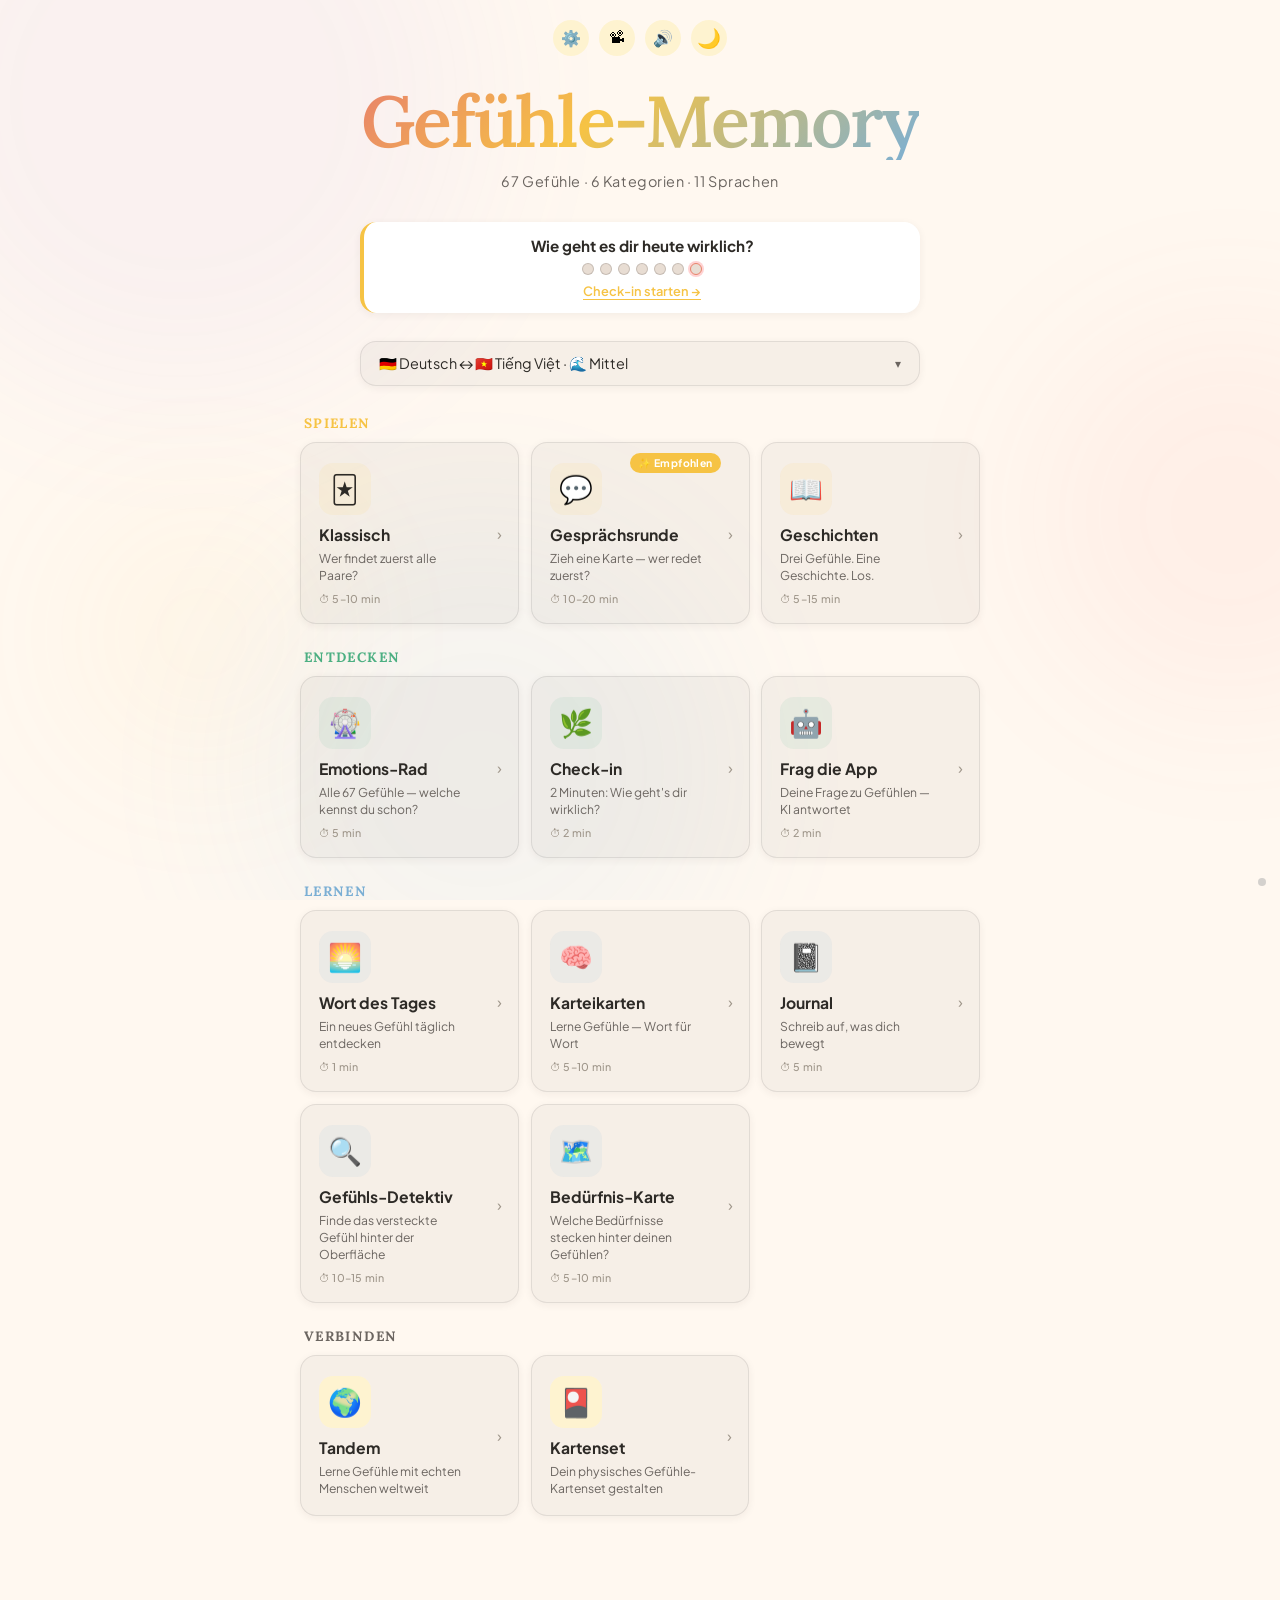
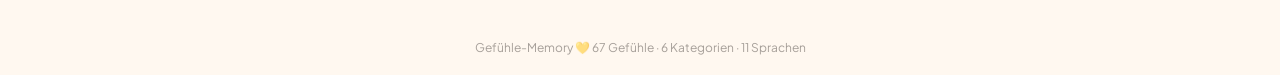
==== index.html @ 5254e21a "Deep Word of the Day: psychology, body, world words, quotes + defaults to DE/VI - Add wotd-insights." ====
<!DOCTYPE html>
<html lang="en">
<head>
  <meta charset="UTF-8">
  <meta name="viewport" content="width=device-width, initial-scale=1.0">
  <title>Gefühle-Memory — A Card Game About Emotions 💛</title>
  <meta name="description" content="A card game about emotions. 67 feelings in 15 languages — find pairs, talk about them.">
  <meta name="theme-color" content="#0D0B14">
  <meta property="og:title" content="Gefühle-Memory 💛">
  <meta property="og:description" content="67 emotions. 6 categories. 15 languages. Find pairs, talk about them.">
  <meta property="og:type" content="website">
  <link rel="icon" href="data:image/svg+xml,<svg xmlns=%22http://www.w3.org/2000/svg%22 viewBox=%220 0 100 100%22><text y=%22.9em%22 font-size=%2290%22>💛</text></svg>">
  <!-- Fonts -->
  <link rel="preconnect" href="https://fonts.googleapis.com">
  <link rel="preconnect" href="https://fonts.gstatic.com" crossorigin>
  <link href="https://fonts.googleapis.com/css2?family=Plus+Jakarta+Sans:wght@400;500;600;700;800&family=Lora:ital,wght@0,600;1,400;1,600&display=swap" rel="stylesheet">
  <!-- PWA -->
  <link rel="manifest" href="manifest.json">
  <meta name="apple-mobile-web-app-capable" content="yes">
  <meta name="apple-mobile-web-app-status-bar-style" content="black-translucent">
  <meta name="apple-mobile-web-app-title" content="Gefühle-Memory">
  <link rel="apple-touch-icon" href="data:image/svg+xml,<svg xmlns=%22http://www.w3.org/2000/svg%22 viewBox=%220 0 512 512%22><rect width=%22512%22 height=%22512%22 rx=%2280%22 fill=%22%230D0B14%22/><text x=%22256%22 y=%22380%22 font-size=%22360%22 text-anchor=%22middle%22>💛</text></svg>">
  <link rel="stylesheet" href="css/style.css">
</head>
<body>

  <!-- Ambient background orbs -->
  <div class="bg-orbs" aria-hidden="true">
    <div class="bg-orb bg-orb-1"></div>
    <div class="bg-orb bg-orb-2"></div>
    <div class="bg-orb bg-orb-3"></div>
    <div class="bg-orb bg-orb-4"></div>
  </div>

  <!-- Header -->
  <header class="header">
    <button class="btn-back" id="btn-back" title="Zurück">← Zurück</button>
    <h1>Gefühle-Memory</h1>
    <button class="btn-icon" id="btn-settings" title="Einstellungen">⚙️</button>
    <button class="btn-icon" id="btn-classroom" title="Präsentationsmodus">📽</button>
    <button class="btn-icon" id="btn-sound" title="Sound an/aus">🔊</button>
    <button class="btn-icon" id="btn-dark-mode" title="Dark Mode">🌙</button>
    <div id="user-profile-display" class="user-profile-display" style="display:none"></div>
    <p class="subtitle">Finde die Paare — und sprich über deine Gefühle</p>
  </header>

  <!-- Landing Screen -->
  <section class="landing-screen" id="landing-screen">
    <div class="landing-hero">
      <h2 class="landing-title">Gefühle-Memory</h2>
      <p class="landing-subtitle">67 Gefühle · 6 Kategorien · 11 Sprachen</p>
    </div>

    <!-- Streak / returning user card -->
    <div id="streak-card" class="streak-card" style="display:none"></div>

    <!-- Weekly AI recap (shown after 3+ journal entries) -->
    <div id="weekly-recap-card" class="weekly-recap-card" style="display:none"></div>

    <!-- Backend Stats Widget (shown when backend is connected) -->
    <div id="stats-widget" class="stats-widget" style="display:none"></div>

    <!-- Backend Status Indicator -->
    <div id="backend-status" class="backend-status" title="Backend-Status"></div>

    <!-- Emotion Collection Progress Bar -->
    <div id="collection-bar" class="collection-bar" style="display:none"></div>

    <!-- Favorites Section -->
    <div id="favorites-section" class="favorites-section" style="display:none"></div>

    <!-- Today's Emotion Card (populated by JS) -->
    <div id="todays-emotion-card" class="todays-emotion-card" style="display:none"></div>

    <!-- Daily Challenge Card (populated by JS) -->
    <div id="daily-challenge-card" class="daily-challenge-card" style="display:none"></div>

    <!-- Daily Fun Fact Card (populated by JS) -->
    <div id="daily-funfact-card" class="daily-funfact-card" style="display:none"></div>

    <!-- Fun Fact Button (hidden — kept for JS hook) -->
    <button class="btn-funfact" id="btn-funfact" style="display:none">
      <span class="btn-funfact-icon">💡</span>
      <span>Wusstest du?</span>
    </button>

    <!-- Collapsible Settings Bar -->
    <div class="settings-bar" id="settings-bar">
      <button class="settings-bar-summary" id="settings-bar-toggle">
        <span id="settings-summary-text">🇩🇪 Deutsch ↔ 🇻🇳 Tiếng Việt · 🌊 Mittel</span>
        <span class="settings-bar-arrow">▾</span>
      </button>
      <div class="settings-bar-content" id="settings-bar-content">
        <div class="settings-bar-row">
          <div class="control-group">
            <span id="flag1">🇬🇧</span>
            <select id="lang1">
              <option value="de" selected>Deutsch</option>
              <option value="vi">Tiếng Việt</option>
              <option value="en">English</option>
              <option value="tr">Türkçe</option>
              <option value="ar">العربية</option>
              <option value="es">Español</option>
              <option value="fr">Français</option>
              <option value="uk">Українська</option>
              <option value="pl">Polski</option>
              <option value="el">Ελληνικά</option>
              <option value="ta">தமிழ்</option>
              <option value="ja">日本語</option>
              <option value="zh">中文</option>
              <option value="ko">한국어</option>
              <option value="sa">Sanskrit</option>
            </select>
          </div>
          <span class="settings-bar-swap">↔</span>
          <div class="control-group">
            <span id="flag2">🇬🇷</span>
            <select id="lang2">
              <option value="de">Deutsch</option>
              <option value="vi" selected>Tiếng Việt</option>
              <option value="en">English</option>
              <option value="tr">Türkçe</option>
              <option value="ar">العربية</option>
              <option value="es">Español</option>
              <option value="fr">Français</option>
              <option value="uk">Українська</option>
              <option value="pl">Polski</option>
              <option value="el">Ελληνικά</option>
              <option value="ta">தமிழ்</option>
              <option value="ja">日本語</option>
              <option value="zh">中文</option>
              <option value="ko">한국어</option>
              <option value="sa">Sanskrit</option>
            </select>
          </div>
        </div>
        <div class="settings-bar-row">
          <div class="control-group">
            <select id="difficulty"></select>
          </div>
          <div class="control-group">
            <select id="category">
              <option value="all">Alle Kategorien</option>
            </select>
          </div>
          <div class="control-group multiplayer-toggle">
            <select id="player-count">
              <option value="1">Solo</option>
              <option value="2">2 Spieler</option>
              <option value="3">3 Spieler</option>
              <option value="4">4 Spieler</option>
            </select>
          </div>
        </div>
      </div>
    </div>

    <!-- Mode Grid -->
    <div class="mode-grid">
      <div class="mode-group">
        <h3 class="mode-group-label">Spielen</h3>
        <div class="mode-group-cards">
          <button class="mode-card" data-mode="classic">
            <span class="mode-card-icon">🃏</span>
            <span class="mode-card-name">Klassisch</span>
            <span class="mode-card-desc">Finde passende Paare</span>
          </button>
          <button class="mode-card" data-mode="talk">
            <span class="mode-card-icon">💬</span>
            <span class="mode-card-name">Gesprächsrunde</span>
            <span class="mode-card-desc">Zieh Karten & sprich</span>
          </button>
          <button class="mode-card" data-mode="story">
            <span class="mode-card-icon">📖</span>
            <span class="mode-card-name">Geschichten</span>
            <span class="mode-card-desc">Erzähle eine Geschichte</span>
          </button>
        </div>
      </div>
      <div class="mode-group">
        <h3 class="mode-group-label">Entdecken</h3>
        <div class="mode-group-cards">
          <button class="mode-card" data-mode="wheel">
            <span class="mode-card-icon">🎡</span>
            <span class="mode-card-name">Emotions-Rad</span>
            <span class="mode-card-desc">Alle 67 Gefühle erkunden</span>
          </button>
          <button class="mode-card" data-mode="checkin">
            <span class="mode-card-icon">🌿</span>
            <span class="mode-card-name">Check-in</span>
            <span class="mode-card-desc">Was brauchst du heute?</span>
          </button>
          <button class="mode-card" data-mode="ask">
            <span class="mode-card-icon">💬</span>
            <span class="mode-card-name">Frag die App</span>
            <span class="mode-card-desc">Stell eine Frage</span>
          </button>
        </div>
      </div>
      <div class="mode-group">
        <h3 class="mode-group-label">Lernen</h3>
        <div class="mode-group-cards">
          <button class="mode-card" data-mode="wotd">
            <span class="mode-card-icon">🌅</span>
            <span class="mode-card-name">Wort des Tages</span>
            <span class="mode-card-desc">Ein neues Gefühl täglich entdecken</span>
          </button>
          <button class="mode-card" data-mode="learn">
            <span class="mode-card-icon">🧠</span>
            <span class="mode-card-name">Karteikarten</span>
            <span class="mode-card-desc">Vokabeln mit Wiederholung</span>
          </button>
          <button class="mode-card" data-mode="journal">
            <span class="mode-card-icon">📓</span>
            <span class="mode-card-name">Journal</span>
            <span class="mode-card-desc">Tägliche Reflexion</span>
          </button>
          <button class="mode-card" data-mode="detective">
            <span class="mode-card-icon">🔍</span>
            <span class="mode-card-name">Gefühls-Detektiv</span>
            <span class="mode-card-desc">Finde das versteckte Gefühl</span>
          </button>
          <button class="mode-card" data-mode="needsmap">
            <span class="mode-card-icon">🗺️</span>
            <span class="mode-card-name">Bedürfnis-Karte</span>
            <span class="mode-card-desc">Gefühle & Bedürfnisse verbinden</span>
          </button>
        </div>
      </div>
      <div class="mode-group">
        <h3 class="mode-group-label">Verbinden</h3>
        <div class="mode-group-cards">
          <button class="mode-card" data-mode="tandem">
            <span class="mode-card-icon">🌍</span>
            <span class="mode-card-name">Tandem</span>
            <span class="mode-card-desc">Lerne mit echten Menschen weltweit</span>
          </button>
          <button class="mode-card" data-mode="deck">
            <span class="mode-card-icon">🎴</span>
            <span class="mode-card-name">Kartenset</span>
            <span class="mode-card-desc">Dein physisches Gefühle-Set</span>
          </button>
        </div>
      </div>
    </div>

    <!-- Persona Picker -->
    <div id="persona-picker" class="persona-picker"></div>

  </section>

  <!-- Active Mode Container (hidden when landing is shown) -->
  <div class="active-mode-container" id="active-mode-container">

    <!-- Controls Row 2: Difficulty + Category + Multiplayer + New Game (classic/talk/story only) -->
    <div class="controls controls-row-2">
      <div class="control-group">
        <select id="difficulty-active"></select>
      </div>
      <div class="control-group">
        <select id="category-active">
          <option value="all">Alle Kategorien</option>
        </select>
      </div>
      <div class="control-group multiplayer-toggle">
        <select id="player-count-active">
          <option value="1">Solo</option>
          <option value="2">2 Spieler</option>
          <option value="3">3 Spieler</option>
          <option value="4">4 Spieler</option>
        </select>
      </div>
      <button class="btn-icon" id="btn-new-game" title="Neues Spiel">🔄</button>
    </div>

    <!-- Player Setup (Multiplayer) -->
    <div class="player-setup" id="player-setup"></div>

    <!-- Turn Indicator (Multiplayer) -->
    <div class="turn-indicator" id="turn-indicator"></div>

    <!-- Stats (Classic mode) -->
    <div class="stats">
      <div class="stat">
        <span>🃏</span>
        <span class="stat-value" id="stat-moves">0</span>
        <span>Züge</span>
      </div>
      <div class="stat">
        <span>💛</span>
        <span class="stat-value" id="stat-pairs">0/0</span>
        <span>Paare</span>
      </div>
      <div class="stat">
        <span>⏱</span>
        <span class="stat-value" id="stat-time">0:00</span>
      </div>
    </div>

    <!-- Classic Mode: Card Grid -->
    <main class="board" role="grid" aria-label="Memory Spielfeld"></main>

    <!-- Talk Mode -->
    <section class="talk-mode">
      <p class="talk-intro"></p>
      <div class="talk-card-display">
        <span class="card-emoji">💛</span>
        <span class="card-word">...</span>
        <span class="card-word-secondary">...</span>
      </div>
      <p class="talk-prompt"></p>
      <div class="talk-actions">
        <button class="draw-btn">Karte ziehen</button>
        <button class="btn-deep-question">Tiefere Frage 🤖</button>
      </div>
      <div class="talk-deep-result"></div>
    </section>

    <!-- Learn Mode -->
    <section class="learn-mode"></section>

    <!-- Story Mode -->
    <section class="story-mode">
      <p class="story-intro"></p>
      <div class="story-cards"></div>
      <button class="draw-btn">Neue Karten</button>
    </section>

    <!-- Check-in Mode -->
    <section class="checkin-mode"></section>

    <!-- Emotion Wheel Mode -->
    <section class="wheel-mode"></section>

    <!-- Journal Mode -->
    <section class="journal-mode"></section>

    <!-- Word of the Day Mode -->
    <section class="wotd-mode"></section>

    <!-- Ask Mode -->
    <section class="ask-mode"></section>

    <!-- Detective Mode -->
    <section class="detective-mode"></section>

    <!-- Needs Map Mode -->
    <section class="needsmap-mode"></section>
  </div>

  <!-- Prompt Overlay -->
  <div class="prompt-overlay" role="dialog" aria-modal="true">
    <div class="prompt-card">
      <div class="prompt-emoji"></div>
      <div class="prompt-word-primary"></div>
      <div class="prompt-word-secondary"></div>
      <div class="prompt-divider"></div>
      <div class="prompt-label"></div>
      <div class="prompt-question"></div>
      <div class="prompt-culture"></div>
      <!-- Resonance buttons (Win 1) -->
      <div class="prompt-resonance">
        <button class="resonance-btn" data-resonance="know">🤝 Kenn ich</button>
        <button class="resonance-btn" data-resonance="feel">💛 Fühle ich gerade</button>
        <button class="resonance-btn" data-resonance="surprise">✨ Überraschend</button>
      </div>
      <button class="prompt-share" title="Teilen">💛</button>
      <button class="prompt-close">✓</button>
    </div>
  </div>

  <!-- Congrats Overlay -->
  <div class="congrats-overlay" role="dialog" aria-modal="true">
    <div class="congrats-card">
      <div class="congrats-title"></div>
      <div class="congrats-text"></div>
      <div class="congrats-stars"></div>
      <div class="congrats-stats"></div>
      <div class="congrats-best"></div>
      <div class="congrats-emotion-summary"></div>
      <div class="congrats-persona-msg"></div>
      <div class="congrats-scoreboard"></div>
      <div class="congrats-buttons">
        <button class="btn btn-primary" id="btn-play-again">Nochmal</button>
        <button class="btn btn-secondary" id="btn-share">Teilen 💛</button>
      </div>
    </div>
  </div>

  <!-- Onboarding Overlay (first visit — content generated by initOnboarding()) -->
  <div class="onboarding-overlay" id="onboarding-overlay" style="display:none">
    <div class="onboarding-card"></div>
  </div>

  <!-- Pass Device Overlay (Multiplayer) -->
  <div class="pass-overlay" id="pass-overlay">
    <div class="pass-card">
      <div class="pass-name"></div>
      <div class="pass-hint"></div>
    </div>
  </div>

  <!-- Footer -->
  <footer class="footer">
    <p>Gefühle-Memory 💛 67 Gefühle · 6 Kategorien · 11 Sprachen</p>
  </footer>

  <script src="js/config.js"></script>
  <script src="js/data.js"></script>
  <script src="js/lang-supplement.js"></script>
  <script src="js/api.js"></script>
  <script src="js/funfacts.js"></script>
  <script src="js/learn-data.js"></script>
  <script src="js/culture.js"></script>
  <script src="js/culture-insights.js"></script>
  <script src="js/card-art.js"></script>
  <script src="js/personas.js"></script>
  <script src="js/tandem.js"></script>
  <script src="js/wotd-insights.js"></script>
  <script src="js/detective.js"></script>
  <script src="js/ai.js"></script>
  <script src="js/learn.js"></script>
  <script src="js/game.js"></script>
  <script>
    // Register Service Worker (only over HTTP, not file://)
    if ('serviceWorker' in navigator && location.protocol !== 'file:') {
      navigator.serviceWorker.register('sw.js').catch(function() {});
    }
    FunFacts.init();
    GefuehleAPI.init();
  </script>
</body>
</html>
---- css/style.css ----
/* ==========================================================
   Gefühle-Memory — Stylesheet
   Dark-first, emotional, expressive. Mobile-first.
   ========================================================== */

/* ---------- Reset & Base ---------- */
*, *::before, *::after { box-sizing: border-box; margin: 0; padding: 0; }

:root {
  /* Dark palette (default) */
  --bg:               #0D0B14;
  --bg-card:          #16131F;
  --bg-card2:         #1E1B2B;
  --surface:          rgba(255,255,255,.06);
  --surface2:         rgba(255,255,255,.10);
  --border:           rgba(255,255,255,.10);
  --border2:          rgba(255,255,255,.18);
  --text:             #F0EDF8;
  --text-soft:        rgba(240,237,248,.55);
  --text-muted:       rgba(240,237,248,.3);
  --accent:           #FFD166;
  --accent-light:     rgba(255,209,102,.15);
  --accent-coral:     #FF6B6B;
  --card-back:        #1E1A2E;
  --card-back-pattern:rgba(255,255,255,.08);
  --radius:           16px;
  --radius-sm:        10px;
  --shadow:           0 2px 16px rgba(0,0,0,.4);
  --shadow-hover:     0 12px 40px rgba(0,0,0,.5);
  --shadow-card:      0 2px 12px rgba(0,0,0,.3);
  --transition:       .3s cubic-bezier(.4,0,.2,1);
  --font:             'Plus Jakarta Sans', 'Segoe UI', system-ui, -apple-system, sans-serif;
  --font-display:     'Lora', Georgia, 'Times New Roman', serif;
  --grid-gap:         12px;
  --card-size:        110px;
  --overlay-bg:       rgba(5,4,10,.65);

  /* Emotion category palette */
  --licht:    #FFD166;
  --mitte:    #06D6A0;
  --schwere:  #A78BFA;
  --sturm:    #FF6B6B;
  --angst:    #74C0FC;
  --schatten: #B197FC;
}

/* ---------- Light Mode ---------- */
body.light-mode {
  --bg:               #FFF8F0;
  --bg-card:          #FFFFFF;
  --bg-card2:         #F5EFE8;
  --surface:          rgba(45,42,38,.04);
  --surface2:         rgba(45,42,38,.08);
  --border:           rgba(45,42,38,.10);
  --border2:          rgba(45,42,38,.18);
  --text:             #2D2A26;
  --text-soft:        #6B6560;
  --text-muted:       #9E9589;
  --accent:           #F6C344;
  --accent-light:     #FEF3D0;
  --accent-coral:     #E8836B;
  --card-back:        #E8DDD3;
  --card-back-pattern:#D4C8BC;
  --shadow:           0 2px 12px rgba(45,42,38,.08);
  --shadow-hover:     0 8px 28px rgba(45,42,38,.15);
  --shadow-card:      0 2px 8px rgba(45,42,38,.06);
  --overlay-bg:       rgba(45,42,38,.5);
}

@media (prefers-color-scheme: light) {
  body:not(.dark-mode) {
    --bg:               #FFF8F0;
    --bg-card:          #FFFFFF;
    --bg-card2:         #F5EFE8;
    --surface:          rgba(45,42,38,.04);
    --surface2:         rgba(45,42,38,.08);
    --border:           rgba(45,42,38,.10);
    --border2:          rgba(45,42,38,.18);
    --text:             #2D2A26;
    --text-soft:        #6B6560;
    --text-muted:       #9E9589;
    --accent:           #F6C344;
    --accent-light:     #FEF3D0;
    --accent-coral:     #E8836B;
    --card-back:        #E8DDD3;
    --card-back-pattern:#D4C8BC;
    --shadow:           0 2px 12px rgba(45,42,38,.08);
    --shadow-hover:     0 8px 28px rgba(45,42,38,.15);
    --shadow-card:      0 2px 8px rgba(45,42,38,.06);
    --overlay-bg:       rgba(45,42,38,.5);
  }
}

/* ---------- Ambient Orbs ---------- */
.bg-orbs {
  position: fixed; inset: 0;
  pointer-events: none; z-index: 0;
  overflow: hidden;
}
.bg-orb {
  position: absolute; border-radius: 50%;
  filter: blur(80px); opacity: .15;
  animation: orb-drift 22s ease-in-out infinite alternate;
}
.bg-orb-1 { width: 600px; height: 600px; background: var(--schwere); top: -200px; left: -120px; animation-duration: 22s; }
.bg-orb-2 { width: 400px; height: 400px; background: var(--sturm);   top: 35%; right: -150px; animation-duration: 18s; animation-delay: -7s; }
.bg-orb-3 { width: 500px; height: 500px; background: var(--angst);   bottom: -120px; left: 18%; animation-duration: 26s; animation-delay: -4s; }
.bg-orb-4 { width: 280px; height: 280px; background: var(--licht);   top: 55%; left: 5%;  animation-duration: 20s; animation-delay: -12s; opacity: .10; }
body.light-mode .bg-orb { opacity: .06; }
@keyframes orb-drift {
  from { transform: translate(0, 0) scale(1); }
  to   { transform: translate(36px, 28px) scale(1.07); }
}

html { font-size: 16px; }
body {
  font-family: var(--font);
  background: var(--bg);
  color: var(--text);
  min-height: 100dvh;
  display: flex;
  flex-direction: column;
  align-items: center;
  overflow-x: hidden;
  -webkit-font-smoothing: antialiased;
  transition: background .3s ease, color .3s ease;
  position: relative;
}

/* ---------- Header ---------- */
.header {
  width: 100%;
  max-width: 800px;
  padding: 20px 20px 8px;
  text-align: center;
  display: flex;
  align-items: center;
  justify-content: center;
  gap: 10px;
  flex-wrap: wrap;
  position: relative;
  z-index: 1;
}
.header h1 {
  font-family: var(--font-display);
  font-size: 1.6rem;
  font-weight: 600;
  font-style: italic;
  color: var(--text-soft);
  letter-spacing: -.02em;
}
/* Hide header title when landing is visible (landing has its own hero) */
body.show-landing .header h1,
body.show-landing .header .subtitle {
  display: none;
}
.header .subtitle {
  font-size: .88rem;
  color: var(--text-soft);
  margin-top: 2px;
  width: 100%;
}
#btn-dark-mode {
  font-size: 1.2rem;
  flex-shrink: 0;
}

/* ---------- Back Button ---------- */
.btn-back {
  display: none;
  align-items: center;
  gap: 4px;
  padding: 8px 16px;
  border: none;
  background: var(--bg-card);
  border-radius: 100px;
  font: inherit;
  font-size: .82rem;
  color: var(--text-soft);
  cursor: pointer;
  box-shadow: var(--shadow-card);
  transition: var(--transition);
  position: absolute;
  left: 20px;
  top: 20px;
}
.btn-back:hover {
  color: var(--text);
  box-shadow: var(--shadow);
}
body:not(.show-landing) .btn-back {
  display: flex;
}

/* ---------- Landing Screen ---------- */
.landing-screen {
  width: 100%;
  max-width: 720px;
  padding: 0 20px 40px;
  display: flex;
  flex-direction: column;
  align-items: center;
  gap: 28px;
  position: relative; z-index: 1;
  animation: fadeSlideIn .5s ease;
}
body:not(.show-landing) .landing-screen {
  display: none;
}

@keyframes fadeSlideIn {
  from { opacity: 0; transform: translateY(12px); }
  to   { opacity: 1; transform: translateY(0); }
}

.landing-hero {
  text-align: center;
  padding: 20px 0 4px;
  position: relative;
}
.landing-title {
  font-family: var(--font-display);
  font-size: clamp(2.8rem, 8vw, 4.5rem);
  font-weight: 600;
  background: linear-gradient(135deg, #FFD166 0%, #FF6B6B 42%, #A78BFA 100%);
  -webkit-background-clip: text;
  background-clip: text;
  -webkit-text-fill-color: transparent;
  letter-spacing: -.03em;
  line-height: 1.05;
  margin-bottom: 12px;
  animation: heroFadeIn .7s ease both;
}
body.light-mode .landing-title {
  background: linear-gradient(135deg, #E8836B 0%, #F6C344 42%, #7BAFD4 100%);
  -webkit-background-clip: text;
  background-clip: text;
}
.landing-subtitle {
  font-size: .9rem;
  color: var(--text-soft);
  letter-spacing: .04em;
  animation: heroFadeIn .7s .12s ease both;
}
@keyframes heroFadeIn {
  from { opacity: 0; transform: translateY(10px); }
  to   { opacity: 1; transform: translateY(0); }
}

/* ---------- Collapsible Settings Bar ---------- */
.settings-bar {
  width: 100%;
  max-width: 560px;
  background: var(--surface);
  border: 1px solid var(--border);
  border-radius: var(--radius);
  box-shadow: var(--shadow-card);
  overflow: hidden;
  transition: box-shadow var(--transition), border-color var(--transition);
}
.settings-bar:hover {
  border-color: var(--border2);
  box-shadow: var(--shadow);
}
.settings-bar-summary {
  width: 100%;
  display: flex;
  align-items: center;
  justify-content: space-between;
  padding: 12px 18px;
  border: none;
  background: transparent;
  font: inherit;
  font-size: .9rem;
  color: var(--text);
  cursor: pointer;
  transition: var(--transition);
}
.settings-bar-summary:hover {
  background: var(--surface2);
}
.settings-bar-arrow {
  font-size: .75rem;
  color: var(--text-soft);
  transition: transform .3s ease;
}
.settings-bar.open .settings-bar-arrow {
  transform: rotate(180deg);
}
.settings-bar-content {
  display: none;
  padding: 0 18px 16px;
  flex-direction: column;
  gap: 10px;
}
.settings-bar.open .settings-bar-content {
  display: flex;
}
.settings-bar-row {
  display: flex;
  flex-wrap: wrap;
  gap: 8px;
  justify-content: center;
  align-items: center;
}
.settings-bar-swap {
  color: var(--text-soft);
  font-size: .85rem;
}
/* Hide settings bar when NOT on landing */
body:not(.show-landing) .settings-bar {
  display: none;
}

/* ---------- Mode Grid ---------- */
.mode-grid {
  width: 100%;
  display: flex;
  flex-direction: column;
  gap: 24px;
}
.mode-group {
  display: flex;
  flex-direction: column;
  gap: 10px;
}
.mode-group-label {
  font-family: var(--font-display);
  font-size: .85rem;
  text-transform: uppercase;
  letter-spacing: .08em;
  color: var(--text-soft);
  padding-left: 4px;
}
.mode-group-cards {
  display: grid;
  grid-template-columns: repeat(auto-fill, minmax(180px, 1fr));
  gap: 12px;
}
.mode-card {
  display: flex;
  flex-direction: column;
  align-items: flex-start;
  gap: 6px;
  padding: 20px 42px 18px 18px;
  background: var(--surface);
  border: 1px solid var(--border);
  border-radius: var(--radius);
  box-shadow: var(--shadow-card);
  cursor: pointer;
  font: inherit;
  color: var(--text);
  text-align: left;
  position: relative; overflow: hidden;
  transition: transform .25s cubic-bezier(.4,0,.2,1), box-shadow .25s, border-color .25s;
}
.mode-card::before {
  content: '';
  position: absolute; inset: 0;
  background: var(--card-glow, transparent);
  opacity: 0;
  transition: opacity .3s;
  pointer-events: none;
}
.mode-card::after {
  content: '›';
  position: absolute; right: 16px; top: 50%;
  transform: translateY(-50%);
  color: var(--text-muted); font-size: 1rem;
  transition: transform .2s, color .2s;
}
.mode-card:hover {
  transform: translateY(-4px);
  border-color: var(--border2);
  box-shadow: var(--shadow-hover);
}
.mode-card:hover::before { opacity: 1; }
.mode-card:hover::after  { transform: translateY(-50%) translateX(3px); color: var(--text-soft); }
.mode-card:active        { transform: translateY(-1px); }

.mode-card-icon {
  width: 44px; height: 44px;
  background: var(--icon-bg, var(--surface2));
  border-radius: var(--radius-sm);
  display: flex; align-items: center; justify-content: center;
  font-size: 1.35rem; line-height: 1;
  margin-bottom: 10px;
  transition: transform .25s;
}
.mode-card:hover .mode-card-icon { transform: scale(1.08); }

.mode-card-name {
  font-weight: 700;
  font-size: .98rem;
}
.mode-card-desc {
  font-size: .76rem;
  color: var(--text-soft);
  line-height: 1.4;
}

/* Per-group accent colors */
.mode-group:nth-child(1) .mode-card { --icon-bg: rgba(255,209,102,.15); --card-glow: radial-gradient(ellipse at 0% 0%, rgba(255,209,102,.07), transparent 60%); }
.mode-group:nth-child(2) .mode-card { --icon-bg: rgba(6,214,160,.15);   --card-glow: radial-gradient(ellipse at 0% 0%, rgba(6,214,160,.07), transparent 60%); }
.mode-group:nth-child(3) .mode-card { --icon-bg: rgba(167,139,250,.15);  --card-glow: radial-gradient(ellipse at 0% 0%, rgba(167,139,250,.07), transparent 60%); }

/* Individual card overrides */
.mode-card[data-mode="classic"]  { --icon-bg: rgba(255,209,102,.15); --card-glow: radial-gradient(ellipse at 0% 0%, rgba(255,209,102,.07), transparent 60%); }
.mode-card[data-mode="talk"]     { --icon-bg: rgba(255,107,107,.15);  --card-glow: radial-gradient(ellipse at 0% 0%, rgba(255,107,107,.07), transparent 60%); }
.mode-card[data-mode="story"]    { --icon-bg: rgba(167,139,250,.15);  --card-glow: radial-gradient(ellipse at 0% 0%, rgba(167,139,250,.07), transparent 60%); }
.mode-card[data-mode="wheel"]    { --icon-bg: rgba(6,214,160,.15);   --card-glow: radial-gradient(ellipse at 0% 0%, rgba(6,214,160,.07), transparent 60%); }
.mode-card[data-mode="checkin"]  { --icon-bg: rgba(6,214,160,.15);   --card-glow: radial-gradient(ellipse at 0% 0%, rgba(6,214,160,.07), transparent 60%); }
.mode-card[data-mode="ask"]      { --icon-bg: rgba(177,151,252,.15);  --card-glow: radial-gradient(ellipse at 0% 0%, rgba(177,151,252,.07), transparent 60%); }
.mode-card[data-mode="learn"]    { --icon-bg: rgba(255,209,102,.15); --card-glow: radial-gradient(ellipse at 0% 0%, rgba(255,209,102,.07), transparent 60%); }
.mode-card[data-mode="journal"]  { --icon-bg: rgba(167,139,250,.15);  --card-glow: radial-gradient(ellipse at 0% 0%, rgba(167,139,250,.07), transparent 60%); }

/* ---------- Active Mode Container ---------- */
.active-mode-container {
  width: 100%;
  display: flex;
  flex-direction: column;
  align-items: center;
  animation: fadeSlideIn .4s ease;
  position: relative; z-index: 1;
}
body.show-landing .active-mode-container {
  display: none;
}

/* ---------- Controls Bar ---------- */
.controls {
  display: flex;
  flex-wrap: wrap;
  gap: 8px;
  justify-content: center;
  align-items: center;
  padding: 8px 20px 16px;
  max-width: 800px;
  width: 100%;
}
.control-group {
  display: flex;
  align-items: center;
  gap: 6px;
  background: var(--bg-card);
  padding: 6px 12px;
  border-radius: 100px;
  box-shadow: var(--shadow-card);
  font-size: .85rem;
}
.control-group label {
  color: var(--text-soft);
  font-size: .75rem;
  text-transform: uppercase;
  letter-spacing: .04em;
}
.control-group select,
.control-group button {
  border: none;
  background: transparent;
  font: inherit;
  font-size: .85rem;
  color: var(--text);
  cursor: pointer;
  padding: 2px 4px;
}
.control-group select:focus,
.control-group button:focus {
  outline: 2px solid var(--accent);
  outline-offset: 2px;
  border-radius: 4px;
}
.btn-icon {
  width: 36px;
  height: 36px;
  border-radius: 50%;
  display: flex;
  align-items: center;
  justify-content: center;
  border: none;
  background: var(--accent-light);
  cursor: pointer;
  font-size: 1rem;
  transition: var(--transition);
  flex-shrink: 0;
}
.btn-icon:hover { background: var(--accent); }

/* ---------- Stats Bar ---------- */
.stats {
  display: flex;
  gap: 24px;
  justify-content: center;
  padding: 0 20px 16px;
  font-size: .9rem;
}
.stat {
  display: flex;
  align-items: center;
  gap: 6px;
  color: var(--text-soft);
}
.stat-value {
  font-weight: 800;
  color: var(--text);
  min-width: 28px;
  text-align: center;
  font-size: .95rem;
}

/* ---------- Mode Tabs (hidden — replaced by landing grid) ---------- */
.mode-tabs {
  display: none;
}

/* ---------- Game Board (Classic Memory Grid) ---------- */
.board {
  display: grid;
  grid-template-columns: repeat(auto-fill, var(--card-size));
  gap: var(--grid-gap);
  justify-content: center;
  padding: 0 20px 32px;
  max-width: 800px;
  width: 100%;
  perspective: 1200px;
}

/* ---------- Card ---------- */
.card {
  width: var(--card-size);
  height: calc(var(--card-size) * 1.35);
  position: relative;
  cursor: pointer;
  transform-style: preserve-3d;
  transition: transform .5s cubic-bezier(.4,0,.2,1);
}
.card.flipped { transform: rotateY(180deg); }
.card.matched {
  transform: rotateY(180deg);
  cursor: default;
}
.card.matched .card-front {
  box-shadow: 0 0 0 3px var(--emotion-color, var(--accent)), var(--shadow);
}
.card.hint {
  animation: hint-pulse .6s ease;
}

.card-face {
  position: absolute;
  inset: 0;
  border-radius: var(--radius);
  backface-visibility: hidden;
  display: flex;
  flex-direction: column;
  align-items: center;
  justify-content: center;
  padding: 10px;
  transition: box-shadow var(--transition);
}

/* --- Back --- */
.card-back {
  background: var(--card-back);
  box-shadow: var(--shadow);
  overflow: hidden;
}
.card-back::before {
  content: '💛';
  font-size: 2rem;
  opacity: .25;
}
.card-back-pattern {
  position: absolute;
  inset: 6px;
  border: 1.5px solid var(--card-back-pattern);
  border-radius: calc(var(--radius) - 4px);
  pointer-events: none;
}

.card:not(.flipped):not(.matched):hover .card-back {
  box-shadow: var(--shadow-hover);
  transform: scale(1.02);
}

/* --- Front --- */
.card-front {
  background: var(--bg-card);
  box-shadow: var(--shadow);
  transform: rotateY(180deg);
  overflow: hidden;
}
/* Emotion gradient overlay on card front */
.card-front::before {
  content: '';
  position: absolute; inset: 0;
  background: radial-gradient(ellipse at 50% 0%, var(--emotion-color, transparent), transparent 70%);
  opacity: .18;
  pointer-events: none;
  z-index: 0;
}
.card-art-bg {
  position: absolute;
  inset: 0;
  border-radius: var(--radius);
  overflow: hidden;
  pointer-events: none;
}
.card-art-bg svg {
  width: 100%;
  height: 100%;
  display: block;
}
.card-emoji {
  font-size: 2rem;
  line-height: 1;
  position: relative;
  z-index: 1;
  text-shadow: 0 1px 4px rgba(0,0,0,.1);
}
.card-word {
  font-family: var(--font-display);
  font-size: .85rem;
  font-weight: 700;
  font-style: italic;
  margin-top: 6px;
  text-align: center;
  color: var(--emotion-color, var(--text));
  line-height: 1.2;
  position: relative;
  z-index: 1;
  text-shadow: 0 0 6px var(--bg-card), 0 0 12px var(--bg-card), 0 1px 2px rgba(0,0,0,.15);
}
body.dark-mode .card-word {
  text-shadow: 0 0 6px var(--bg-card), 0 0 12px var(--bg-card), 0 1px 3px rgba(0,0,0,.5);
}
.card.matched .card-front {
  box-shadow: 0 0 0 3px var(--emotion-color, var(--accent)), 0 0 16px var(--emotion-color, var(--accent)), var(--shadow);
  animation: matched-glow 2s ease infinite;
}
@keyframes matched-glow {
  0%, 100% { box-shadow: 0 0 0 3px var(--emotion-color, var(--accent)), 0 0 8px var(--emotion-color, var(--accent)), var(--shadow); }
  50% { box-shadow: 0 0 0 3px var(--emotion-color, var(--accent)), 0 0 20px var(--emotion-color, var(--accent)), var(--shadow); }
}
.card-lang-badge {
  position: absolute;
  top: 8px;
  right: 8px;
  font-size: .7rem;
  opacity: .6;
  z-index: 1;
}
.card-culture-badge {
  position: absolute;
  top: 8px;
  left: 8px;
  font-size: .6rem;
  opacity: .5;
  transition: opacity .2s;
  z-index: 1;
}
.card.flipped .card-culture-badge,
.card.matched .card-culture-badge {
  opacity: .8;
}

/* --- Speaker button on card --- */
.card-speak-btn {
  position: absolute;
  bottom: 6px;
  right: 6px;
  width: 24px;
  height: 24px;
  border: none;
  background: var(--accent-light);
  border-radius: 50%;
  font-size: .7rem;
  cursor: pointer;
  display: flex;
  align-items: center;
  justify-content: center;
  opacity: 0;
  transition: opacity .2s, background .2s;
  z-index: 2;
}
.card.flipped .card-speak-btn,
.card.matched .card-speak-btn {
  opacity: .7;
}
.card-speak-btn:hover {
  opacity: 1 !important;
  background: var(--accent);
}

/* ---------- Prompt Overlay (pair found) ---------- */
.prompt-overlay {
  position: fixed;
  inset: 0;
  background: var(--overlay-bg);
  backdrop-filter: blur(6px);
  display: flex;
  align-items: center;
  justify-content: center;
  z-index: 100;
  opacity: 0;
  pointer-events: none;
  transition: opacity .3s ease;
}
.prompt-overlay.visible {
  opacity: 1;
  pointer-events: auto;
}
.prompt-card {
  background: var(--bg-card);
  border-radius: 24px;
  padding: 32px;
  max-width: 420px;
  width: calc(100% - 40px);
  text-align: center;
  box-shadow: 0 16px 48px rgba(45,42,38,.2);
  transform: translateY(20px);
  transition: transform .4s cubic-bezier(.4,0,.2,1);
}
.prompt-overlay.visible .prompt-card {
  transform: translateY(0);
}
.prompt-emoji {
  font-size: 3rem;
  margin-bottom: 8px;
}
.prompt-word-de {
  font-family: var(--font-display);
  font-size: 1.5rem;
  font-weight: 700;
}
.prompt-word-vi {
  font-size: 1.1rem;
  color: var(--text-soft);
  margin-top: 2px;
}
.prompt-divider {
  width: 48px;
  height: 2px;
  background: var(--accent);
  margin: 16px auto;
  border-radius: 1px;
}
.prompt-question {
  font-size: 1.05rem;
  line-height: 1.5;
  color: var(--text);
  margin-bottom: 8px;
}
.prompt-label {
  font-size: .75rem;
  text-transform: uppercase;
  letter-spacing: .05em;
  color: var(--text-soft);
  margin-bottom: 8px;
}
.prompt-close {
  margin-top: 20px;
  padding: 10px 32px;
  border: none;
  border-radius: 100px;
  font: inherit;
  font-size: .9rem;
  cursor: pointer;
  transition: var(--transition);
}

/* ---------- Speak button in overlays ---------- */
.speak-btn {
  display: inline-flex;
  align-items: center;
  justify-content: center;
  width: 32px;
  height: 32px;
  border: none;
  background: var(--accent-light);
  border-radius: 50%;
  cursor: pointer;
  font-size: .9rem;
  margin-left: 8px;
  vertical-align: middle;
  transition: background .2s;
}
.speak-btn:hover {
  background: var(--accent);
}

/* ---------- Congrats Screen ---------- */
.congrats-overlay {
  position: fixed;
  inset: 0;
  background: var(--overlay-bg);
  backdrop-filter: blur(6px);
  display: flex;
  align-items: center;
  justify-content: center;
  z-index: 200;
  opacity: 0;
  pointer-events: none;
  transition: opacity .3s ease;
}
.congrats-overlay.visible {
  opacity: 1;
  pointer-events: auto;
}
.congrats-card {
  background: var(--bg-card);
  border-radius: 24px;
  padding: 40px 32px;
  max-width: 400px;
  width: calc(100% - 40px);
  text-align: center;
  box-shadow: 0 16px 48px rgba(45,42,38,.2);
}
.congrats-title {
  font-size: 2rem;
  margin-bottom: 8px;
}
.congrats-text {
  color: var(--text-soft);
  font-size: 1rem;
  margin-bottom: 4px;
}
.congrats-stats {
  font-weight: 800;
  font-size: 1.1rem;
  margin-bottom: 16px;
}

/* --- Star Rating --- */
.congrats-stars {
  display: flex;
  justify-content: center;
  gap: 8px;
  margin-bottom: 16px;
}
.congrats-star {
  font-size: 2.2rem;
  opacity: 0;
  transform: scale(0) rotate(-30deg);
  animation: star-pop .5s cubic-bezier(.4,0,.2,1) forwards;
}
.congrats-star.earned {
  color: var(--accent);
  text-shadow: 0 0 12px rgba(246,195,68,.5);
}
.congrats-star.empty {
  color: var(--text-soft);
  opacity: .25;
}
.congrats-star:nth-child(1) { animation-delay: .1s; }
.congrats-star:nth-child(2) { animation-delay: .3s; }
.congrats-star:nth-child(3) { animation-delay: .5s; }

@keyframes star-pop {
  0% { opacity: 0; transform: scale(0) rotate(-30deg); }
  60% { opacity: 1; transform: scale(1.3) rotate(5deg); }
  100% { opacity: 1; transform: scale(1) rotate(0); }
}

.congrats-best {
  font-size: .85rem;
  color: var(--accent);
  font-weight: 700;
  margin-bottom: 8px;
}

.congrats-buttons {
  display: flex;
  gap: 12px;
  justify-content: center;
  flex-wrap: wrap;
}
.btn {
  padding: 12px 28px;
  border: none;
  border-radius: 100px;
  font: inherit;
  font-size: .9rem;
  cursor: pointer;
  transition: var(--transition);
}
.btn-primary {
  background: var(--accent-coral);
  color: #fff;
}
.btn-primary:hover { opacity: .85; transform: translateY(-1px); }
.btn-secondary {
  background: var(--accent-light);
  color: var(--text);
}
.btn-secondary:hover { background: var(--accent); }

/* ---------- Multiplayer ---------- */
.multiplayer-toggle {
  display: flex;
  align-items: center;
  gap: 6px;
}
.multiplayer-toggle select {
  border: none;
  background: transparent;
  font: inherit;
  font-size: .85rem;
  color: var(--text);
  cursor: pointer;
}

.player-setup {
  display: none;
  flex-direction: column;
  align-items: center;
  gap: 12px;
  padding: 16px 20px;
  max-width: 400px;
  width: 100%;
}
.player-setup.active { display: flex; }
.player-setup input {
  width: 100%;
  padding: 10px 16px;
  border: 2px solid var(--card-back);
  border-radius: 100px;
  font: inherit;
  font-size: .9rem;
  background: var(--bg-card);
  color: var(--text);
  text-align: center;
  transition: border-color .2s;
}
.player-setup input:focus {
  outline: none;
  border-color: var(--accent);
}
.player-setup .btn { margin-top: 4px; }

.turn-indicator {
  display: none;
  align-items: center;
  justify-content: center;
  gap: 12px;
  padding: 8px 20px 16px;
  font-size: .9rem;
  flex-wrap: wrap;
}
.turn-indicator.active { display: flex; }
.player-badge {
  display: flex;
  align-items: center;
  gap: 6px;
  padding: 6px 14px;
  border-radius: 100px;
  background: var(--bg-card);
  box-shadow: var(--shadow-card);
  font-size: .85rem;
  transition: var(--transition);
}
.player-badge.current {
  box-shadow: 0 0 0 2px var(--player-color, var(--accent));
  transform: scale(1.05);
}
.player-dot {
  width: 10px;
  height: 10px;
  border-radius: 50%;
  background: var(--player-color, var(--accent));
}
.player-score {
  font-weight: 800;
}

/* Multiplayer pass-device overlay */
.pass-overlay {
  position: fixed;
  inset: 0;
  background: var(--overlay-bg);
  backdrop-filter: blur(6px);
  display: flex;
  align-items: center;
  justify-content: center;
  z-index: 180;
  opacity: 0;
  pointer-events: none;
  transition: opacity .3s ease;
}
.pass-overlay.visible {
  opacity: 1;
  pointer-events: auto;
}
.pass-card {
  background: var(--bg-card);
  border-radius: 24px;
  padding: 40px 32px;
  text-align: center;
  box-shadow: 0 16px 48px rgba(45,42,38,.2);
}
.pass-card .pass-name {
  font-family: var(--font-display);
  font-size: 1.5rem;
  font-weight: 700;
  margin-bottom: 12px;
}
.pass-card .pass-hint {
  color: var(--text-soft);
  font-size: .9rem;
}

/* Multiplayer scoreboard in congrats */
.congrats-scoreboard {
  display: flex;
  flex-direction: column;
  gap: 8px;
  margin-bottom: 16px;
}
.scoreboard-row {
  display: flex;
  align-items: center;
  justify-content: space-between;
  padding: 8px 16px;
  border-radius: 100px;
  background: var(--accent-light);
  font-size: .95rem;
}
.scoreboard-row.winner {
  background: var(--accent);
  font-weight: 700;
}
.scoreboard-name {
  display: flex;
  align-items: center;
  gap: 8px;
}

/* ---------- Talk Mode ---------- */
.talk-mode {
  display: none;
  flex-direction: column;
  align-items: center;
  gap: 20px;
  padding: 20px;
  max-width: 480px;
  width: 100%;
}
.talk-mode.active { display: flex; }
.talk-card-display {
  width: 200px;
  height: 270px;
  border-radius: var(--radius);
  background: var(--bg-card);
  box-shadow: var(--shadow-hover);
  display: flex;
  flex-direction: column;
  align-items: center;
  justify-content: center;
  padding: 24px;
  text-align: center;
  transition: var(--transition);
}
.talk-card-display .card-emoji { font-size: 3.5rem; }
.talk-card-display .card-word { font-size: 1.3rem; margin-top: 12px; }
.talk-card-display .card-word-secondary {
  font-size: 1rem;
  color: var(--text-soft);
  margin-top: 4px;
}
.talk-prompt {
  font-size: 1.1rem;
  line-height: 1.6;
  text-align: center;
  color: var(--text);
  max-width: 360px;
}
.draw-btn {
  padding: 14px 36px;
  border: none;
  border-radius: 100px;
  background: var(--accent-coral);
  color: #fff;
  font: inherit;
  font-size: 1rem;
  cursor: pointer;
  transition: var(--transition);
  min-height: 48px;
}
.draw-btn:hover { opacity: .85; transform: translateY(-2px); }

/* ---------- Story Mode ---------- */
.story-mode {
  display: none;
  flex-direction: column;
  align-items: center;
  gap: 20px;
  padding: 20px;
  max-width: 560px;
  width: 100%;
}
.story-mode.active { display: flex; }
.story-cards {
  display: flex;
  gap: 16px;
  flex-wrap: wrap;
  justify-content: center;
}
.story-card {
  width: 120px;
  height: 162px;
  border-radius: var(--radius);
  background: var(--bg-card);
  box-shadow: var(--shadow-card);
  display: flex;
  flex-direction: column;
  align-items: center;
  justify-content: center;
  padding: 12px;
  text-align: center;
  transition: transform .3s ease, box-shadow .3s ease;
}
.story-card:hover {
  transform: translateY(-3px);
  box-shadow: var(--shadow-hover);
}
.story-card .card-emoji { font-size: 2rem; }
.story-card .card-word { font-size: .8rem; margin-top: 6px; }
.story-intro {
  font-size: 1rem;
  color: var(--text-soft);
  text-align: center;
}

/* ---------- Print Deck ---------- */
.print-section {
  display: none;
  padding: 20px;
}
@media print {
  body { background: #fff; }
  .header, .controls, .stats, .mode-tabs, .landing-screen, .settings-bar,
  .prompt-overlay, .congrats-overlay { display: none !important; }
  .print-section {
    display: block !important;
    break-inside: avoid;
  }
  .print-grid {
    display: grid;
    grid-template-columns: repeat(4, 60mm);
    gap: 4mm;
  }
  .print-card {
    width: 60mm;
    height: 84mm;
    border: .5mm solid #ccc;
    border-radius: 4mm;
    display: flex;
    flex-direction: column;
    align-items: center;
    justify-content: center;
    page-break-inside: avoid;
    padding: 4mm;
    text-align: center;
  }
  .print-card .emoji { font-size: 36pt; }
  .print-card .word-primary { font-size: 14pt; font-weight: 700; margin-top: 3mm; }
  .print-card .word-secondary { font-size: 11pt; color: #666; margin-top: 1mm; }
  .print-card .prompt { font-size: 8pt; color: #999; margin-top: 4mm; font-style: italic; }
}

/* ---------- Check-in Mode ---------- */
.checkin-mode {
  display: none;
  flex-direction: column;
  align-items: center;
  gap: 24px;
  padding: 0 20px 32px;
  max-width: 700px;
  width: 100%;
}
.checkin-mode.active { display: flex; }
.checkin-title {
  font-family: var(--font-display);
  font-size: 1.6rem;
  text-align: center;
}
.checkin-subtitle {
  color: var(--text-soft);
  text-align: center;
  font-size: .95rem;
  margin-top: -8px;
}
.checkin-dimensions {
  display: flex;
  flex-direction: column;
  gap: 28px;
  width: 100%;
}
.checkin-dimension {
  background: var(--bg-card);
  border-radius: var(--radius);
  padding: 20px;
  box-shadow: var(--shadow-card);
  transition: box-shadow .3s ease;
}
.checkin-dimension:hover {
  box-shadow: var(--shadow);
}
.dim-title {
  font-size: 1.1rem;
  margin-bottom: 4px;
}
.dim-question {
  font-size: .85rem;
  color: var(--text-soft);
  font-style: italic;
  margin-bottom: 12px;
}
.dim-needs {
  display: flex;
  flex-wrap: wrap;
  gap: 8px;
}
.need-btn {
  display: flex;
  align-items: center;
  gap: 6px;
  padding: 8px 14px;
  border: 2px solid var(--card-back);
  border-radius: 100px;
  background: var(--bg-card);
  cursor: pointer;
  font: inherit;
  font-size: .82rem;
  color: var(--text);
  transition: var(--transition);
  position: relative;
  min-height: 44px;
}
.need-btn:hover {
  border-color: var(--accent);
  background: var(--accent-light);
}
.need-btn.selected {
  border-color: var(--accent);
  background: var(--accent-light);
  box-shadow: 0 0 0 1px var(--accent);
}
.need-emoji { font-size: 1.1rem; }
.need-label { font-weight: 600; }
.need-label-secondary {
  font-size: .72rem;
  color: var(--text-soft);
}
.dim-chosen { margin-top: 8px; min-height: 1px; }
.checkin-summary {
  text-align: center;
  padding: 20px;
  background: var(--bg-card);
  border-radius: var(--radius);
  box-shadow: var(--shadow-card);
  width: 100%;
}
.checkin-done-text {
  font-size: 1.1rem;
  margin-bottom: 12px;
}
.checkin-chosen-list {
  display: flex;
  flex-wrap: wrap;
  gap: 8px;
  justify-content: center;
  margin-bottom: 16px;
}
.chosen-tag {
  background: var(--accent-light);
  padding: 6px 14px;
  border-radius: 100px;
  font-size: .85rem;
  font-weight: 600;
}
.checkin-reset {
  font-size: .85rem !important;
  padding: 10px 24px !important;
}

/* ---------- Emotion Wheel Mode ---------- */
.wheel-mode {
  display: none;
  flex-direction: column;
  align-items: center;
  gap: 20px;
  padding: 20px;
  max-width: 600px;
  width: 100%;
}
.wheel-mode.active { display: flex; }
.wheel-intro {
  font-size: 1.05rem;
  color: var(--text-soft);
  text-align: center;
  letter-spacing: .02em;
}
.wheel-svg-container {
  width: 100%;
  max-width: 500px;
  aspect-ratio: 1;
  position: relative;
}
.wheel-svg-container svg {
  width: 100%;
  height: 100%;
  overflow: visible;
}

/* Spin-in entrance */
.wheel-svg-container svg.wheel-spin-in {
  animation: wheelSpinIn .7s cubic-bezier(.22,1,.36,1) forwards;
}
@keyframes wheelSpinIn {
  0%   { transform: rotate(-120deg) scale(.3); opacity: 0; }
  60%  { opacity: 1; }
  100% { transform: rotate(0deg) scale(1); opacity: 1; }
}

/* Segments */
.wheel-segment {
  cursor: pointer;
  transition: transform .35s cubic-bezier(.4,0,.2,1), filter .35s ease;
  transform-origin: 250px 250px;
}
.wheel-segment:hover {
  transform: scale(1.04);
  filter: brightness(1.08);
}
.wheel-segment:focus-visible {
  outline: 2px solid var(--accent);
  outline-offset: 2px;
}

/* Category label on segment hover */
.wheel-cat-name {
  font-size: 10px;
  fill: var(--text);
  font-weight: 700;
  pointer-events: none;
  opacity: 0;
  transition: opacity .3s ease;
  text-shadow: 0 1px 3px rgba(255,255,255,.5);
}
.wheel-segment-group:hover .wheel-cat-name,
.wheel-segment-group:focus-within .wheel-cat-name {
  opacity: 1;
}

/* Category emoji in center of segment */
.wheel-cat-emoji {
  font-size: 16px;
  pointer-events: none;
  opacity: .7;
  transition: opacity .3s ease;
}
.wheel-segment-group:hover .wheel-cat-emoji {
  opacity: 1;
}

/* Decorative patterns */
.wheel-deco {
  pointer-events: none;
  opacity: .15;
  transition: opacity .3s ease;
}
.wheel-segment-group:hover .wheel-deco {
  opacity: .3;
}

/* Emotion emoji dots */
.wheel-emoji-dot {
  cursor: pointer;
  transition: transform .25s cubic-bezier(.34,1.56,.64,1), filter .25s ease;
  transform-origin: center;
  animation: emojiFloat 3s ease-in-out infinite;
}
.wheel-emoji-dot:nth-child(odd)  { animation-delay: -1.5s; }
.wheel-emoji-dot:nth-child(3n)   { animation-delay: -0.7s; }
.wheel-emoji-dot:nth-child(5n)   { animation-delay: -2.2s; }

.wheel-emoji-dot:hover,
.wheel-emoji-dot:focus-visible {
  transform: scale(1.5);
  filter: drop-shadow(0 0 6px rgba(246,195,68,.6));
  z-index: 10;
  animation-play-state: paused;
}
.wheel-emoji-dot:focus-visible {
  outline: 2px solid var(--accent);
  outline-offset: 3px;
  border-radius: 50%;
}

@keyframes emojiFloat {
  0%, 100% { transform: translateY(0); }
  50%      { transform: translateY(-3px); }
}

/* Tooltip */
.wheel-tooltip {
  position: absolute;
  pointer-events: none;
  background: var(--bg-card);
  color: var(--text);
  border: 1.5px solid var(--accent);
  border-radius: 10px;
  padding: 6px 12px;
  font-size: .85rem;
  font-weight: 600;
  box-shadow: 0 4px 16px rgba(0,0,0,.15);
  white-space: nowrap;
  opacity: 0;
  transform: translateY(4px);
  transition: opacity .2s ease, transform .2s ease;
  z-index: 100;
}
.wheel-tooltip.visible {
  opacity: 1;
  transform: translateY(0);
}

/* Center circle */
.wheel-center-circle {
  transition: filter .3s ease;
}
.wheel-center-text {
  font-size: 11px;
  fill: var(--text-soft);
  pointer-events: none;
  transition: fill .3s ease;
}
.wheel-center-emoji {
  font-size: 28px;
  pointer-events: none;
}

/* Pulsing center */
.wheel-center-pulse {
  animation: centerPulse 2.5s ease-in-out infinite;
  transform-origin: 250px 250px;
}
@keyframes centerPulse {
  0%, 100% { transform: scale(1); opacity: .85; }
  50%      { transform: scale(1.06); opacity: 1; }
}

/* Dot click animation */
.wheel-emoji-dot.wheel-dot-selected {
  animation: dotZoomCenter .4s cubic-bezier(.34,1.56,.64,1) forwards;
}
@keyframes dotZoomCenter {
  0%   { transform: scale(1); }
  50%  { transform: scale(1.8); }
  100% { transform: scale(1.3); }
}

/* Dark mode enhancements */
body.dark-mode .wheel-segment:hover {
  filter: brightness(1.15);
}
body.dark-mode .wheel-emoji-dot:hover {
  filter: drop-shadow(0 0 10px rgba(246,195,68,.8));
}
body.dark-mode .wheel-cat-name {
  text-shadow: 0 1px 4px rgba(0,0,0,.6);
}
body.dark-mode .wheel-deco {
  opacity: .08;
}
body.dark-mode .wheel-segment-group:hover .wheel-deco {
  opacity: .18;
}
@media (prefers-color-scheme: dark) {
  body:not(.light-mode) .wheel-segment:hover {
    filter: brightness(1.15);
  }
  body:not(.light-mode) .wheel-emoji-dot:hover {
    filter: drop-shadow(0 0 10px rgba(246,195,68,.8));
  }
  body:not(.light-mode) .wheel-deco {
    opacity: .08;
  }
  body:not(.light-mode) .wheel-segment-group:hover .wheel-deco {
    opacity: .18;
  }
}

/* Responsive */
@media (max-width: 600px) {
  .wheel-svg-container {
    max-width: 90vw;
  }
  .wheel-emoji-dot {
    font-size: 16px;
  }
}

/* ---------- Footer ---------- */
.footer {
  margin-top: auto;
  padding: 32px 20px 20px;
  text-align: center;
  font-size: .75rem;
  color: var(--text-soft);
  opacity: .6;
}
.footer p { margin: 0; }
.footer a {
  color: var(--text-soft);
  text-decoration: none;
}
.footer a:hover { text-decoration: underline; }

/* ---------- Dismiss Bar (no match) ---------- */
.dismiss-bar {
  position: fixed;
  bottom: 0;
  left: 0;
  right: 0;
  background: rgba(45,42,38,.92);
  color: #fff;
  padding: 14px 20px;
  display: flex;
  justify-content: space-between;
  align-items: center;
  z-index: 90;
  transform: translateY(100%);
  transition: transform .3s ease;
  backdrop-filter: blur(8px);
}
.dismiss-bar.visible {
  transform: translateY(0);
}
.dismiss-hint {
  font-size: .95rem;
}
.dismiss-tip {
  font-size: .8rem;
  opacity: .6;
  font-style: italic;
}

/* ---------- Card Hint Overlay ---------- */
.card-hint-overlay {
  position: fixed;
  inset: 0;
  background: var(--overlay-bg);
  backdrop-filter: blur(6px);
  display: flex;
  align-items: center;
  justify-content: center;
  z-index: 150;
  opacity: 0;
  pointer-events: none;
  transition: opacity .3s ease;
}
.card-hint-overlay.visible {
  opacity: 1;
  pointer-events: auto;
}
.card-hint-card {
  background: var(--bg-card);
  border-radius: 24px;
  padding: 28px 24px;
  max-width: 340px;
  width: calc(100% - 40px);
  text-align: center;
  box-shadow: 0 16px 48px rgba(45,42,38,.2);
  transform: translateY(16px);
  transition: transform .4s cubic-bezier(.4,0,.2,1);
}
.card-hint-overlay.visible .card-hint-card {
  transform: translateY(0);
}
.hint-emoji {
  font-size: 3rem;
  margin-bottom: 12px;
}
.hint-words {
  display: flex;
  flex-direction: column;
  gap: 6px;
  margin-bottom: 12px;
}
.hint-word-row {
  display: flex;
  align-items: center;
  justify-content: center;
  gap: 8px;
  font-size: 1.1rem;
}
.hint-flag {
  font-size: .9rem;
}
.hint-category {
  font-size: .8rem;
  color: var(--text-soft);
  margin-bottom: 12px;
}
.hint-divider {
  width: 48px;
  height: 2px;
  background: var(--accent);
  margin: 0 auto 12px;
  border-radius: 1px;
}
.hint-prompt {
  font-size: 1rem;
  line-height: 1.5;
  color: var(--text);
  font-style: italic;
}
.hint-culture {
  margin-top: 4px;
  text-align: left;
}
.hint-culture-label {
  font-size: .75rem;
  font-weight: 700;
  text-transform: uppercase;
  letter-spacing: .04em;
  color: var(--accent);
  margin-bottom: 6px;
}
.hint-culture-text {
  font-size: .88rem;
  line-height: 1.6;
  color: var(--text-soft);
  background: var(--accent-light);
  padding: 12px 14px;
  border-radius: var(--radius-sm);
  border-left: 3px solid var(--accent);
}
.hint-close-tip {
  margin-top: 16px;
  font-size: .75rem;
  color: var(--text-soft);
  opacity: .6;
}

/* ---------- Animations ---------- */
@keyframes hint-pulse {
  0%, 100% { transform: scale(1); }
  50% { transform: scale(1.05); }
}
@keyframes card-appear {
  from { opacity: 0; transform: scale(.8) rotateY(0); }
  to { opacity: 1; transform: scale(1) rotateY(0); }
}
.card {
  animation: card-appear .4s ease backwards;
}
.card:nth-child(2) { animation-delay: .03s; }
.card:nth-child(3) { animation-delay: .06s; }
.card:nth-child(4) { animation-delay: .09s; }
.card:nth-child(5) { animation-delay: .12s; }
.card:nth-child(6) { animation-delay: .15s; }
.card:nth-child(7) { animation-delay: .18s; }
.card:nth-child(8) { animation-delay: .21s; }
.card:nth-child(9) { animation-delay: .24s; }
.card:nth-child(10) { animation-delay: .27s; }

@keyframes turn-pulse {
  0%, 100% { box-shadow: 0 0 0 2px var(--player-color, var(--accent)); }
  50% { box-shadow: 0 0 0 4px var(--player-color, var(--accent)), 0 0 12px var(--player-color, var(--accent)); }
}
.player-badge.current {
  animation: turn-pulse 1.5s ease infinite;
}

/* ---------- Responsive ---------- */
@media (max-width: 600px) {
  :root {
    --card-size: 85px;
    --grid-gap: 8px;
  }
  .header h1 { font-size: 1.3rem; }
  .header .subtitle { font-size: .8rem; }
  .stats { gap: 16px; font-size: .82rem; }
  .control-group { padding: 5px 10px; font-size: .8rem; }
  .card-word { font-size: .72rem; }
  .card-emoji { font-size: 1.5rem; }
  .prompt-card { padding: 24px 20px; }
  .mode-tab { padding: 6px 14px; font-size: .8rem; }

  /* Landing: single column */
  .landing-title { font-size: 2rem; }
  .landing-subtitle { font-size: .88rem; }
  .mode-group-cards {
    grid-template-columns: 1fr;
  }
  .mode-card {
    flex-direction: row;
    padding: 16px;
    gap: 12px;
    text-align: left;
  }
  .mode-card-icon { font-size: 1.6rem; margin-bottom: 0; }
  .mode-card-name { font-size: .95rem; }
  .mode-card-desc { font-size: .75rem; }
  .settings-bar { max-width: 100%; }
  .btn-back {
    position: relative;
    left: auto;
    top: auto;
    margin-right: auto;
  }
}

@media (max-width: 380px) {
  :root {
    --card-size: 72px;
    --grid-gap: 6px;
  }
  .card-word { font-size: .65rem; }
}

@media (min-width: 601px) and (max-width: 900px) {
  /* Tablet: 2 columns */
  .mode-group-cards {
    grid-template-columns: repeat(2, 1fr);
  }
}

@media (min-width: 768px) {
  :root {
    --card-size: 120px;
    --grid-gap: 14px;
  }
}

@media (min-width: 901px) {
  /* Desktop: 3 columns */
  .mode-group-cards {
    grid-template-columns: repeat(3, 1fr);
  }
}

/* ---------- Settings Modal ---------- */
.settings-modal-overlay {
  position: fixed;
  inset: 0;
  background: var(--overlay-bg);
  backdrop-filter: blur(6px);
  display: flex;
  align-items: center;
  justify-content: center;
  z-index: 300;
  opacity: 0;
  pointer-events: none;
  transition: opacity .3s ease;
}
.settings-modal-overlay.visible {
  opacity: 1;
  pointer-events: auto;
}
.settings-modal {
  background: var(--bg-card);
  border-radius: 24px;
  padding: 32px 28px;
  max-width: 400px;
  width: calc(100% - 40px);
  box-shadow: 0 16px 48px rgba(45,42,38,.2);
}
.settings-title {
  font-family: var(--font-display);
  font-size: 1.3rem;
  margin-bottom: 12px;
  text-align: center;
}
.settings-hint {
  background: var(--accent-light);
  border: 1px solid var(--accent);
  border-radius: var(--radius-sm);
  padding: 10px 14px;
  font-size: .85rem;
  margin-bottom: 16px;
  text-align: center;
  line-height: 1.4;
}
.settings-help {
  display: block;
  font-size: .75rem;
  color: var(--text-soft);
  margin-top: 4px;
  line-height: 1.4;
}
.settings-help a { text-decoration: underline; }
.settings-field {
  margin-bottom: 16px;
}
.settings-field label {
  display: block;
  font-size: .8rem;
  font-weight: 600;
  color: var(--text-soft);
  text-transform: uppercase;
  letter-spacing: .04em;
  margin-bottom: 6px;
}
.settings-input, .settings-select {
  width: 100%;
  padding: 10px 14px;
  border: 2px solid var(--card-back);
  border-radius: var(--radius-sm);
  background: var(--bg);
  color: var(--text);
  font: inherit;
  font-size: .9rem;
  transition: border-color .2s;
}
.settings-input:focus, .settings-select:focus {
  outline: none;
  border-color: var(--accent);
}
.settings-toggle-row {
  display: flex;
  align-items: center;
  justify-content: space-between;
}
.settings-toggle-row label { margin-bottom: 0; }
.settings-toggle {
  padding: 6px 18px;
  border: 2px solid var(--card-back);
  border-radius: 100px;
  background: var(--bg);
  color: var(--text-soft);
  font: inherit;
  font-size: .85rem;
  font-weight: 700;
  cursor: pointer;
  transition: var(--transition);
}
.settings-toggle.on {
  border-color: var(--accent);
  background: var(--accent-light);
  color: var(--accent);
}
.settings-actions {
  display: flex;
  gap: 12px;
  justify-content: center;
  margin-top: 20px;
}

/* ---------- AI Culture Insight in Hints ---------- */
.ai-culture-btn {
  display: inline-block;
  margin-top: 12px;
  padding: 8px 16px;
  border: 2px solid var(--accent);
  border-radius: 100px;
  background: var(--accent-light);
  color: var(--text);
  font: inherit;
  font-size: .8rem;
  cursor: pointer;
  transition: var(--transition);
}
.ai-culture-btn:hover {
  background: var(--accent);
  color: #fff;
}
.ai-culture-btn:disabled {
  opacity: .5;
  cursor: wait;
}
.ai-insight-box {
  margin-top: 10px;
  padding: 12px 14px;
  background: var(--accent-light);
  border-radius: var(--radius-sm);
  border-left: 3px solid var(--accent);
  font-size: .85rem;
  line-height: 1.6;
  color: var(--text-soft);
}
.ai-setup-hint {
  margin-top: 10px;
  font-size: .75rem;
  color: var(--text-soft);
  opacity: .7;
  font-style: italic;
}
.ai-spinner {
  display: inline-block;
  width: 14px;
  height: 14px;
  border: 2px solid var(--accent);
  border-top-color: transparent;
  border-radius: 50%;
  animation: spin .7s linear infinite;
  vertical-align: middle;
  margin-right: 6px;
}
@keyframes spin {
  to { transform: rotate(360deg); }
}

/* ---------- Journal Mode ---------- */
.journal-mode {
  display: none;
  flex-direction: column;
  align-items: center;
  gap: 20px;
  padding: 0 20px 32px;
  max-width: 700px;
  width: 100%;
}
.journal-mode.active { display: flex; }
.journal-date {
  font-family: var(--font-display);
  font-size: 1.1rem;
  color: var(--text-soft);
}
.journal-title {
  font-family: var(--font-display);
  font-size: 1.6rem;
  text-align: center;
}
.journal-categories {
  width: 100%;
  display: flex;
  flex-direction: column;
  gap: 12px;
}
.journal-cat-section {
  background: var(--bg-card);
  border-radius: var(--radius);
  box-shadow: var(--shadow-card);
  overflow: hidden;
}
.journal-cat-header {
  display: flex;
  align-items: center;
  gap: 8px;
  padding: 12px 16px;
  cursor: pointer;
  font-weight: 700;
  font-size: .95rem;
  border-left: 4px solid var(--cat-color, var(--accent));
  transition: background .2s;
  min-height: 44px;
}
.journal-cat-header:hover { background: var(--accent-light); }
.journal-cat-header .arrow {
  margin-left: auto;
  transition: transform .2s;
  font-size: .7rem;
  color: var(--text-soft);
}
.journal-cat-section.open .journal-cat-header .arrow { transform: rotate(90deg); }
.journal-cat-emotions {
  display: none;
  flex-wrap: wrap;
  gap: 8px;
  padding: 0 16px 14px;
}
.journal-cat-section.open .journal-cat-emotions { display: flex; }
.journal-emo-btn {
  display: flex;
  align-items: center;
  gap: 5px;
  padding: 6px 12px;
  border: 2px solid var(--card-back);
  border-radius: 100px;
  background: var(--bg-card);
  font: inherit;
  font-size: .8rem;
  cursor: pointer;
  transition: var(--transition);
  color: var(--text);
  min-height: 44px;
}
.journal-emo-btn:hover { border-color: var(--accent); background: var(--accent-light); }
.journal-emo-btn.selected {
  border-color: var(--cat-color, var(--accent));
  background: var(--accent-light);
  box-shadow: 0 0 0 1px var(--cat-color, var(--accent));
}
.journal-note-field {
  width: 100%;
  padding: 12px 16px;
  border: 2px solid var(--card-back);
  border-radius: var(--radius);
  background: var(--bg-card);
  color: var(--text);
  font: inherit;
  font-size: .9rem;
  resize: vertical;
  min-height: 60px;
  transition: border-color .2s;
}
.journal-note-field:focus { outline: none; border-color: var(--accent); }
.journal-save-row {
  display: flex;
  gap: 12px;
  align-items: center;
}
.journal-saved-msg {
  color: var(--accent);
  font-weight: 700;
  font-size: .9rem;
  opacity: 0;
  transition: opacity .3s;
}
.journal-saved-msg.show { opacity: 1; }

/* Journal Heatmap */
.journal-heatmap {
  width: 100%;
  background: var(--bg-card);
  border-radius: var(--radius);
  padding: 16px;
  box-shadow: var(--shadow-card);
}
.journal-heatmap h4 {
  font-size: .85rem;
  color: var(--text-soft);
  margin-bottom: 12px;
  text-transform: uppercase;
  letter-spacing: .04em;
}
.heatmap-grid {
  display: flex;
  gap: 6px;
  flex-wrap: wrap;
}
.heatmap-cat {
  display: flex;
  flex-direction: column;
  align-items: center;
  gap: 3px;
  flex: 1;
  min-width: 40px;
}
.heatmap-cat-label {
  font-size: .7rem;
  color: var(--text-soft);
}
.heatmap-dots {
  display: flex;
  gap: 3px;
}
.heatmap-dot {
  width: 10px;
  height: 10px;
  border-radius: 50%;
  opacity: .2;
  transition: opacity .3s;
}
.heatmap-dot.active { opacity: .85; }

/* Journal History */
.journal-history {
  width: 100%;
}
.journal-history h3 {
  font-family: var(--font-display);
  font-size: 1.1rem;
  margin-bottom: 12px;
}
.journal-entry-list {
  display: flex;
  flex-direction: column;
  gap: 10px;
  max-height: 400px;
  overflow-y: auto;
}
.journal-entry {
  background: var(--bg-card);
  border-radius: var(--radius-sm);
  padding: 14px 16px;
  box-shadow: var(--shadow-card);
  cursor: pointer;
  transition: var(--transition);
}
.journal-entry:hover { box-shadow: var(--shadow); }
.journal-entry-date {
  font-size: .75rem;
  color: var(--text-soft);
  margin-bottom: 4px;
}
.journal-entry-emojis {
  font-size: 1.2rem;
  margin-bottom: 4px;
}
.journal-entry-note {
  font-size: .85rem;
  color: var(--text-soft);
  display: none;
  margin-top: 8px;
  line-height: 1.5;
}
.journal-entry.expanded .journal-entry-note { display: block; }
.journal-entry-ai {
  margin-top: 10px;
  display: none;
}
.journal-entry.expanded .journal-entry-ai { display: block; }

/* Journal AI insight card */
.journal-ai-card {
  width: 100%;
  background: var(--bg-card);
  border-radius: var(--radius);
  padding: 20px;
  box-shadow: var(--shadow-card);
  border-left: 4px solid var(--accent);
}
.journal-ai-card h4 {
  font-size: .9rem;
  margin-bottom: 8px;
}
.journal-ai-card p {
  font-size: .9rem;
  line-height: 1.6;
  color: var(--text-soft);
}

/* ==========================================================
   Learn / Flashcard Mode
   ========================================================== */

.learn-mode {
  display: none;
  flex-direction: column;
  align-items: center;
  gap: 20px;
  padding: 0 20px 32px;
  max-width: 700px;
  width: 100%;
}
.learn-mode.active { display: flex; }

/* -- Dashboard -- */
.learn-dashboard {
  width: 100%;
  display: flex;
  flex-direction: column;
  align-items: center;
  gap: 20px;
}
.learn-title {
  font-family: var(--font-display);
  font-size: 1.6rem;
  text-align: center;
}
.learn-subtitle {
  color: var(--text-soft);
  text-align: center;
  font-size: .95rem;
  margin-top: -12px;
}

/* Streak */
.learn-streak-row {
  display: flex;
  align-items: center;
  gap: 8px;
  background: var(--bg-card);
  padding: 10px 20px;
  border-radius: 100px;
  box-shadow: var(--shadow-card);
}
.learn-streak-fire { font-size: 1.4rem; }
.learn-streak-count {
  font-size: 1.5rem;
  font-weight: 800;
  color: var(--accent);
}
.learn-streak-label {
  font-size: .85rem;
  color: var(--text-soft);
}

/* Mastery bar */
.learn-mastery-bar {
  width: 100%;
  height: 24px;
  border-radius: 12px;
  overflow: hidden;
  display: flex;
  background: var(--card-back);
  box-shadow: var(--shadow-card);
}
.learn-mastery-seg {
  height: 100%;
  transition: flex .5s ease;
  min-width: 2px;
}
.learn-mastery-legend {
  display: flex;
  flex-wrap: wrap;
  gap: 12px;
  justify-content: center;
  font-size: .8rem;
  color: var(--text-soft);
}
.learn-legend-dot {
  display: inline-block;
  width: 10px;
  height: 10px;
  border-radius: 50%;
  margin-right: 4px;
  vertical-align: middle;
}

/* Stats cards */
.learn-stats-row {
  display: flex;
  gap: 12px;
  width: 100%;
  justify-content: center;
  flex-wrap: wrap;
}
.learn-stat-card {
  flex: 1;
  min-width: 90px;
  max-width: 160px;
  background: var(--bg-card);
  border-radius: var(--radius);
  padding: 14px 12px;
  text-align: center;
  box-shadow: var(--shadow-card);
}
.learn-stat-number {
  font-size: 1.3rem;
  font-weight: 800;
  color: var(--text);
}
.learn-stat-label {
  font-size: .75rem;
  color: var(--text-soft);
  margin-top: 2px;
}

/* Category breakdown */
.learn-cat-breakdown {
  width: 100%;
  background: var(--bg-card);
  border-radius: var(--radius);
  padding: 16px;
  box-shadow: var(--shadow-card);
}
.learn-cat-breakdown h3 {
  font-size: .85rem;
  color: var(--text-soft);
  text-transform: uppercase;
  letter-spacing: .04em;
  margin-bottom: 12px;
}
.learn-cat-row {
  display: flex;
  align-items: center;
  gap: 10px;
  margin-bottom: 8px;
}
.learn-cat-label {
  font-size: .82rem;
  min-width: 120px;
  white-space: nowrap;
  overflow: hidden;
  text-overflow: ellipsis;
}
.learn-cat-bar-bg {
  flex: 1;
  height: 10px;
  border-radius: 5px;
  background: var(--card-back);
  overflow: hidden;
}
.learn-cat-bar-fill {
  height: 100%;
  border-radius: 5px;
  transition: width .5s ease;
}
.learn-cat-pct {
  font-size: .75rem;
  font-weight: 800;
  min-width: 32px;
  text-align: right;
  color: var(--text-soft);
}

/* Actions */
.learn-actions {
  display: flex;
  gap: 12px;
  flex-wrap: wrap;
  justify-content: center;
}
.learn-export-btn {
  background: none;
  border: 2px solid var(--card-back);
  border-radius: 100px;
  padding: 8px 20px;
  font: inherit;
  font-size: .82rem;
  color: var(--text-soft);
  cursor: pointer;
  transition: var(--transition);
}
.learn-export-btn:hover {
  border-color: var(--accent);
  color: var(--text);
}

/* -- Quiz -- */
.learn-quiz {
  width: 100%;
  max-width: 420px;
  display: flex;
  flex-direction: column;
  align-items: center;
  gap: 16px;
}

/* Progress bar */
.learn-progress-bar-bg {
  width: 100%;
  height: 6px;
  border-radius: 3px;
  background: var(--card-back);
  overflow: hidden;
}
.learn-progress-bar-fill {
  height: 100%;
  border-radius: 3px;
  background: var(--accent);
  transition: width .4s ease;
}

.learn-quiz-header {
  width: 100%;
  display: flex;
  justify-content: space-between;
  font-size: .82rem;
  color: var(--text-soft);
}
.learn-card-counter { font-weight: 800; }

.learn-quiz-type-label {
  font-size: .75rem;
  color: var(--text-soft);
  text-transform: uppercase;
  letter-spacing: .04em;
}

/* Quiz prompt area */
.learn-quiz-prompt {
  display: flex;
  flex-direction: column;
  align-items: center;
  gap: 10px;
  padding: 24px;
  width: 100%;
  background: var(--bg-card);
  border-radius: var(--radius);
  box-shadow: var(--shadow-card);
  text-align: center;
}
.learn-big-emoji {
  font-size: 3.5rem;
  line-height: 1;
  width: 80px;
  height: 80px;
  display: flex;
  align-items: center;
  justify-content: center;
  border-radius: 50%;
  border: 3px solid var(--card-back);
}
.learn-prompt-word {
  font-family: var(--font-display);
  font-size: 1.4rem;
  font-weight: 700;
}
.learn-prompt-hint {
  font-size: 1.8rem;
  opacity: .5;
}
.learn-scenario-text {
  font-size: 1.05rem;
  line-height: 1.5;
  color: var(--text);
  font-style: italic;
}
.learn-audio-btn {
  width: 64px;
  height: 64px;
  border-radius: 50%;
  border: 3px solid var(--accent);
  background: var(--accent-light);
  font-size: 1.8rem;
  cursor: pointer;
  transition: var(--transition);
  display: flex;
  align-items: center;
  justify-content: center;
}
.learn-audio-btn:hover {
  background: var(--accent);
  transform: scale(1.05);
}
.learn-audio-hint { font-size: 2.5rem; }

/* Answer grid */
.learn-answer-grid {
  display: grid;
  grid-template-columns: 1fr 1fr;
  gap: 10px;
  width: 100%;
}
.learn-answer-grid-6 {
  grid-template-columns: 1fr 1fr 1fr;
}
.learn-answer-btn {
  display: flex;
  align-items: center;
  justify-content: center;
  gap: 6px;
  min-height: 52px;
  padding: 12px 10px;
  border: 2px solid var(--card-back);
  border-radius: var(--radius-sm);
  background: var(--bg-card);
  font: inherit;
  font-size: .9rem;
  color: var(--text);
  cursor: pointer;
  transition: border-color .2s, background .2s, transform .15s;
  box-shadow: var(--shadow-card);
  text-align: center;
}
.learn-answer-btn:hover {
  border-color: var(--accent);
  background: var(--accent-light);
  transform: translateY(-1px);
}
.learn-answer-btn .answer-emoji {
  font-size: 1.3rem;
}
.learn-answer-btn .answer-word {
  font-weight: 600;
}

/* Correct / Wrong animations */
.learn-answer-btn.answer-correct {
  border-color: #27AE60;
  background: #D5F5E3;
  animation: correctPulse .5s ease;
}
.learn-answer-btn.answer-wrong {
  border-color: #E74C3C;
  background: #FADBD8;
  animation: wrongShake .4s ease;
}
body.dark-mode .learn-answer-btn.answer-correct {
  background: #1a3d2a;
  border-color: #27AE60;
}
body.dark-mode .learn-answer-btn.answer-wrong {
  background: #3d1a1a;
  border-color: #E74C3C;
}

@keyframes correctPulse {
  0% { transform: scale(1); }
  30% { transform: scale(1.05); }
  100% { transform: scale(1); }
}
@keyframes wrongShake {
  0%, 100% { transform: translateX(0); }
  20% { transform: translateX(-6px); }
  40% { transform: translateX(6px); }
  60% { transform: translateX(-4px); }
  80% { transform: translateX(4px); }
}

/* Feedback strip */
.learn-feedback {
  margin-top: 12px;
  padding: 10px 16px;
  border-radius: var(--radius-sm);
  font-size: .9rem;
  text-align: center;
  animation: feedbackFade .3s ease;
}
.learn-feedback-correct { background: #D5F5E3; color: #1a6b38; }
.learn-feedback-wrong { background: #FADBD8; color: #922b21; }
body.dark-mode .learn-feedback-correct { background: #1a3d2a; color: #7dcea0; }
body.dark-mode .learn-feedback-wrong { background: #3d1a1a; color: #f1948a; }

@keyframes feedbackFade {
  from { opacity: 0; transform: translateY(8px); }
  to { opacity: 1; transform: translateY(0); }
}

/* -- Summary -- */
.learn-summary {
  width: 100%;
  max-width: 420px;
  display: flex;
  flex-direction: column;
  align-items: center;
  gap: 14px;
  background: var(--bg-card);
  border-radius: var(--radius);
  padding: 32px 24px;
  box-shadow: var(--shadow-card);
  text-align: center;
}
.learn-summary-emoji { font-size: 3rem; }
.learn-summary h2 {
  font-family: var(--font-display);
  font-size: 1.4rem;
}
.learn-summary-score {
  font-size: 1.2rem;
  color: var(--text);
}
.learn-summary-details {
  display: flex;
  gap: 20px;
  font-size: .9rem;
  color: var(--text-soft);
}
.learn-summary-upgrades {
  display: flex;
  flex-direction: column;
  gap: 4px;
  background: var(--accent-light);
  border-radius: var(--radius-sm);
  padding: 10px 16px;
  width: 100%;
}
.learn-upgrade-item {
  font-size: .85rem;
  font-weight: 600;
}
.learn-exercise {
  width: 100%;
  background: var(--accent-light);
  border-radius: var(--radius-sm);
  padding: 14px 16px;
  border-left: 3px solid var(--accent);
  text-align: left;
}
.learn-exercise h4 {
  font-size: .75rem;
  text-transform: uppercase;
  letter-spacing: .04em;
  color: var(--accent);
  margin-bottom: 6px;
}
.learn-exercise p {
  font-size: .9rem;
  line-height: 1.5;
  color: var(--text);
}
.learn-summary-actions {
  display: flex;
  gap: 12px;
  flex-wrap: wrap;
  justify-content: center;
  margin-top: 4px;
}

/* -- Responsive -- */
@media (max-width: 600px) {
  .learn-answer-grid-6 { grid-template-columns: 1fr 1fr; }
  .learn-cat-label { min-width: 90px; font-size: .75rem; }
  .learn-big-emoji { font-size: 2.8rem; width: 64px; height: 64px; }
  .learn-prompt-word { font-size: 1.2rem; }
  .learn-stat-card { min-width: 80px; padding: 10px 8px; }
  .learn-stat-number { font-size: 1.1rem; }
}


/* ==========================================================
   Fun Facts — "Wusstest du?" Button + Modal
   ========================================================== */

/* ── Landing Button ── */
.btn-funfact {
  display: flex;
  align-items: center;
  gap: 8px;
  margin: 4px auto 0;
  padding: 9px 20px;
  background: var(--accent-light);
  color: var(--text);
  border: 1.5px solid var(--accent);
  border-radius: 24px;
  font-size: .9rem;
  font-weight: 600;
  cursor: pointer;
  transition: background var(--transition), transform var(--transition), box-shadow var(--transition);
  letter-spacing: .01em;
}
.btn-funfact:hover {
  background: var(--accent);
  transform: translateY(-1px);
  box-shadow: var(--shadow-hover);
}
.btn-funfact-icon {
  font-size: 1.1rem;
  animation: ffPulse 2.5s ease-in-out infinite;
}
@keyframes ffPulse {
  0%, 100% { transform: scale(1); }
  50%       { transform: scale(1.18); }
}

/* ── Overlay ── */
.ff-overlay {
  position: fixed;
  inset: 0;
  background: var(--overlay-bg);
  display: flex;
  align-items: center;
  justify-content: center;
  z-index: 1200;
  padding: 16px;
  opacity: 0;
  pointer-events: none;
  transition: opacity .25s ease;
}
.ff-overlay.ff-visible {
  opacity: 1;
  pointer-events: all;
}

/* ── Modal Card ── */
.ff-modal {
  background: var(--bg-card);
  border-radius: var(--radius);
  box-shadow: 0 16px 60px rgba(0,0,0,.22);
  max-width: 480px;
  width: 100%;
  padding: 28px 28px 20px;
  position: relative;
  transform: translateY(20px) scale(.97);
  transition: transform .28s cubic-bezier(.4,0,.2,1);
  max-height: 90dvh;
  overflow-y: auto;
}
.ff-overlay.ff-visible .ff-modal {
  transform: translateY(0) scale(1);
}

/* ── Close button ── */
.ff-close {
  position: absolute;
  top: 14px;
  right: 14px;
  width: 32px;
  height: 32px;
  border-radius: 50%;
  background: var(--accent-light);
  border: none;
  font-size: 1rem;
  cursor: pointer;
  display: flex;
  align-items: center;
  justify-content: center;
  color: var(--text-soft);
  transition: background var(--transition);
}
.ff-close:hover { background: var(--accent); color: var(--text); }

/* ── Fact card content ── */
.ff-card {
  transition: opacity .18s ease;
}
.ff-card.ff-fade-out { opacity: 0; }

.ff-tag {
  display: inline-block;
  padding: 3px 10px;
  border-radius: 12px;
  font-size: .75rem;
  font-weight: 700;
  letter-spacing: .04em;
  text-transform: uppercase;
  margin-bottom: 10px;
}
.ff-lang {
  font-size: .85rem;
  color: var(--text-soft);
  margin-bottom: 8px;
}
.ff-word {
  font-family: var(--font-display);
  font-size: 1.7rem;
  font-weight: 700;
  color: var(--text);
  line-height: 1.2;
  margin-bottom: 6px;
}
.ff-title {
  font-size: 1rem;
  font-weight: 700;
  color: var(--text);
  margin-bottom: 10px;
}
.ff-body {
  font-size: .9rem;
  line-height: 1.65;
  color: var(--text-soft);
  margin-bottom: 14px;
}
.ff-wow {
  background: var(--accent-light);
  border-left: 3px solid var(--accent);
  border-radius: 0 var(--radius-sm) var(--radius-sm) 0;
  padding: 12px 14px;
  margin-bottom: 4px;
}
.ff-wow-label {
  display: block;
  font-size: .7rem;
  font-weight: 700;
  letter-spacing: .08em;
  text-transform: uppercase;
  color: var(--accent-coral);
  margin-bottom: 5px;
}
.ff-wow p {
  font-size: .88rem;
  line-height: 1.6;
  color: var(--text);
}

/* ── Navigation ── */
.ff-nav {
  display: flex;
  align-items: center;
  justify-content: center;
  gap: 20px;
  margin-top: 18px;
}
.ff-prev, .ff-next {
  width: 36px;
  height: 36px;
  border-radius: 50%;
  background: var(--accent-light);
  border: none;
  font-size: 1.1rem;
  cursor: pointer;
  display: flex;
  align-items: center;
  justify-content: center;
  color: var(--text);
  transition: background var(--transition), transform var(--transition);
}
.ff-prev:hover, .ff-next:hover {
  background: var(--accent);
  transform: scale(1.1);
}
.ff-counter {
  font-size: .85rem;
  color: var(--text-soft);
  min-width: 48px;
  text-align: center;
}
.ff-cta {
  text-align: center;
  font-size: .8rem;
  color: var(--text-soft);
  margin-top: 14px;
  font-style: italic;
}

/* ── Dark mode ── */
body.dark-mode .ff-wow,
body:not(.light-mode) .ff-wow { background: var(--accent-light); }

/* ── Stats Widget ── */
.stats-widget {
  background: var(--card-bg);
  border: 1px solid var(--border);
  border-radius: 14px;
  padding: 12px 18px;
  margin: 0 auto 16px;
  max-width: 360px;
  text-align: center;
}
.sw-inner { display: flex; flex-direction: column; gap: 6px; }
.sw-row { display: flex; align-items: center; justify-content: center; gap: 10px; flex-wrap: wrap; }
.sw-num { font-size: 1.4rem; font-weight: 700; color: var(--accent); }
.sw-label { font-size: .85rem; color: var(--text-soft); }
.sw-streak { font-size: .8rem; background: var(--accent-light); padding: 2px 10px; border-radius: 20px; }
.sw-emotions { display: flex; flex-wrap: wrap; justify-content: center; gap: 6px; }
.sw-tag { font-size: .78rem; background: var(--bg); border: 1px solid var(--border); border-radius: 20px; padding: 2px 10px; }
.sw-tag em { color: var(--text-soft); font-style: normal; }

/* ── Backend Status Indicator ── */
.backend-status {
  width: 8px;
  height: 8px;
  border-radius: 50%;
  background: var(--border);
  position: fixed;
  bottom: 14px;
  right: 14px;
  opacity: 0;
  transition: opacity .4s, background .4s;
  z-index: 100;
}
.backend-status.online  { background: #4CAF50; opacity: 1; }
.backend-status.offline { background: #aaa;    opacity: .5; }

/* ── Share Toast ── */
.share-toast {
  position: fixed;
  bottom: 32px;
  left: 50%;
  transform: translateX(-50%) translateY(20px);
  background: var(--text);
  color: var(--bg);
  padding: 10px 22px;
  border-radius: 30px;
  font-size: .88rem;
  opacity: 0;
  pointer-events: none;
  transition: opacity .25s, transform .25s;
  z-index: 1000;
}
.share-toast.show {
  opacity: 1;
  transform: translateX(-50%) translateY(0);
}

/* ── Prompt share button ── */
.prompt-share {
  background: none;
  border: 1.5px solid var(--border);
  border-radius: 50%;
  width: 36px;
  height: 36px;
  font-size: 1rem;
  cursor: pointer;
  transition: background var(--transition), transform var(--transition);
  display: flex;
  align-items: center;
  justify-content: center;
  margin: 8px auto 0;
}
.prompt-share:hover { background: var(--accent-light); transform: scale(1.1); }

/* ── Ask Mode ── */
.ask-mode {
  max-width: 640px;
  margin: 0 auto;
  display: flex;
  flex-direction: column;
  height: calc(100vh - 220px);
  min-height: 400px;
  padding: 0 0 8px;
}
.ask-intro {
  font-size: .9rem;
  color: var(--text-soft);
  text-align: center;
  margin-bottom: 10px;
}
.ask-examples {
  display: flex;
  flex-wrap: wrap;
  gap: 7px;
  justify-content: center;
  margin-bottom: 14px;
}
.ask-example-chip {
  background: var(--accent-light);
  border: 1px solid var(--border);
  border-radius: 20px;
  padding: 5px 13px;
  font-size: .78rem;
  cursor: pointer;
  color: var(--text);
  transition: background var(--transition), transform var(--transition);
  text-align: left;
}
.ask-example-chip:hover { background: var(--accent); color: #fff; transform: translateY(-1px); }
.ask-chat {
  flex: 1;
  overflow-y: auto;
  padding: 8px 4px;
  display: flex;
  flex-direction: column;
  gap: 12px;
  scroll-behavior: smooth;
}
.ask-msg {
  display: flex;
  gap: 8px;
  align-items: flex-start;
  max-width: 90%;
  animation: fadeSlideUp .2s ease;
}
.ask-msg-user {
  align-self: flex-end;
  flex-direction: row-reverse;
}
.ask-msg-user .ask-msg-text {
  background: var(--accent);
  color: #fff;
  border-radius: 18px 18px 4px 18px;
}
.ask-msg-ai .ask-msg-text {
  background: var(--card-bg);
  border: 1px solid var(--border);
  border-radius: 18px 18px 18px 4px;
}
.ask-msg-text {
  padding: 10px 14px;
  font-size: .9rem;
  line-height: 1.55;
  white-space: pre-wrap;
}
.ask-msg-icon { font-size: 1.2rem; margin-top: 6px; flex-shrink: 0; }
.ask-input-row {
  display: flex;
  gap: 8px;
  margin-top: 10px;
  padding-top: 10px;
  border-top: 1px solid var(--border);
}
.ask-input {
  flex: 1;
  padding: 10px 14px;
  border: 1.5px solid var(--border);
  border-radius: 24px;
  background: var(--card-bg);
  color: var(--text);
  font-size: .9rem;
  outline: none;
  transition: border-color var(--transition);
}
.ask-input:focus { border-color: var(--accent); }
.ask-send-btn {
  width: 44px;
  height: 44px;
  border-radius: 50%;
  background: var(--accent);
  color: #fff;
  border: none;
  font-size: 1.1rem;
  cursor: pointer;
  flex-shrink: 0;
  transition: background var(--transition), transform var(--transition);
}
.ask-send-btn:hover { background: var(--accent-dark, #e6b800); transform: scale(1.05); }
.ask-send-btn:disabled { opacity: .5; cursor: default; }

/* Typing dots for ask mode */
.ask-dots { display: inline-flex; gap: 4px; align-items: center; padding: 2px 0; }
.ask-dots span {
  width: 7px; height: 7px;
  border-radius: 50%;
  background: var(--text-soft);
  animation: askDot 1.2s infinite ease-in-out;
}
.ask-dots span:nth-child(2) { animation-delay: .2s; }
.ask-dots span:nth-child(3) { animation-delay: .4s; }
@keyframes askDot { 0%, 80%, 100% { transform: scale(.6); opacity: .4; } 40% { transform: scale(1); opacity: 1; } }

/* ── Talk Mode AI ── */
.talk-actions {
  display: flex;
  gap: 10px;
  justify-content: center;
  flex-wrap: wrap;
  margin-top: 14px;
}
.btn-deep-question {
  background: var(--card-bg);
  border: 1.5px solid var(--accent);
  color: var(--accent);
  border-radius: 24px;
  padding: 9px 18px;
  font-size: .88rem;
  cursor: pointer;
  transition: background var(--transition), color var(--transition);
}
.btn-deep-question:hover { background: var(--accent); color: #fff; }
.btn-deep-question:disabled { opacity: .5; cursor: default; }
.talk-deep-result {
  margin-top: 12px;
  padding: 14px 18px;
  border-radius: 14px;
  background: var(--accent-light);
  font-size: .92rem;
  line-height: 1.6;
  font-style: italic;
  color: var(--text);
  display: none;
  animation: fadeSlideUp .25s ease;
}
.talk-deep-result.visible { display: block; }

/* ── Story Mode AI ── */
.story-ai-panel { margin-top: 20px; display: flex; flex-direction: column; gap: 12px; }
.btn-story-starter, .btn-story-feedback {
  align-self: center;
  background: var(--card-bg);
  border: 1.5px solid var(--accent);
  color: var(--accent);
  border-radius: 24px;
  padding: 9px 20px;
  font-size: .88rem;
  cursor: pointer;
  transition: background var(--transition), color var(--transition);
}
.btn-story-starter:hover, .btn-story-feedback:hover { background: var(--accent); color: #fff; }
.btn-story-starter:disabled, .btn-story-feedback:disabled { opacity: .5; cursor: default; }
.story-ai-starter {
  padding: 14px 18px;
  border-radius: 14px;
  background: var(--accent-light);
  font-size: .95rem;
  line-height: 1.7;
  font-style: italic;
  display: none;
  animation: fadeSlideUp .25s ease;
}
.story-ai-starter.visible { display: block; }
.story-write-area { display: flex; flex-direction: column; gap: 10px; }
.story-textarea {
  width: 100%;
  min-height: 120px;
  padding: 12px 14px;
  border: 1.5px solid var(--border);
  border-radius: 12px;
  background: var(--card-bg);
  color: var(--text);
  font-size: .9rem;
  line-height: 1.6;
  resize: vertical;
  font-family: inherit;
}
.story-textarea:focus { outline: none; border-color: var(--accent); }
.story-feedback-result {
  padding: 14px 18px;
  border-radius: 14px;
  background: var(--card-bg);
  border: 1px solid var(--border);
  font-size: .9rem;
  line-height: 1.6;
  display: none;
  animation: fadeSlideUp .25s ease;
}
.story-feedback-result.visible { display: block; }

/* ── Check-in AI ── */
.btn-checkin-reflection {
  background: var(--card-bg);
  border: 1.5px solid var(--accent);
  color: var(--accent);
  border-radius: 24px;
  padding: 9px 20px;
  font-size: .88rem;
  cursor: pointer;
  margin-top: 10px;
  transition: background var(--transition), color var(--transition);
}
.btn-checkin-reflection:hover { background: var(--accent); color: #fff; }
.btn-checkin-reflection:disabled { opacity: .5; cursor: default; }
.checkin-reflection-box {
  margin-top: 12px;
  padding: 16px 18px;
  border-radius: 14px;
  background: var(--accent-light);
  font-size: .92rem;
  line-height: 1.65;
  display: none;
  animation: fadeSlideUp .25s ease;
}
.checkin-reflection-box.visible { display: block; }

/* ── Journal Follow-up Question ── */
.journal-follow-up {
  margin-top: 14px;
  padding: 14px 16px;
  border-left: 3px solid var(--accent);
  background: var(--accent-light);
  border-radius: 0 10px 10px 0;
}
.follow-up-label {
  display: block;
  font-size: .75rem;
  font-weight: 600;
  text-transform: uppercase;
  letter-spacing: .05em;
  color: var(--accent);
  margin-bottom: 6px;
}
.journal-follow-up p { margin: 0; font-size: .92rem; line-height: 1.6; font-style: italic; }

@keyframes fadeSlideUp {
  from { opacity: 0; transform: translateY(8px); }
  to   { opacity: 1; transform: translateY(0); }
}

/* ── Onboarding Overlay ── */
.onboarding-overlay {
  position: fixed;
  inset: 0;
  background: rgba(0,0,0,.55);
  z-index: 2000;
  display: flex;
  align-items: center;
  justify-content: center;
  opacity: 0;
  transition: opacity .3s ease;
  padding: 16px;
}
.onboarding-overlay.visible { opacity: 1; }
.onboarding-card {
  background: var(--card-bg);
  border-radius: 24px;
  padding: 32px 28px 24px;
  max-width: 420px;
  width: 100%;
  text-align: center;
  transform: translateY(20px);
  transition: transform .3s ease;
  box-shadow: 0 24px 64px rgba(0,0,0,.2);
}
.onboarding-overlay.visible .onboarding-card { transform: translateY(0); }
.onboarding-emoji { font-size: 2.5rem; margin-bottom: 8px; }
.onboarding-title { font-size: 1.5rem; font-weight: 700; margin: 0 0 6px; }
.onboarding-subtitle { color: var(--text-soft); font-size: .95rem; margin: 0 0 22px; }
.onboarding-grid {
  display: grid;
  grid-template-columns: 1fr 1fr;
  gap: 12px;
  margin-bottom: 20px;
}
.onboarding-btn {
  display: flex;
  flex-direction: column;
  align-items: center;
  gap: 4px;
  padding: 18px 12px;
  background: var(--bg);
  border: 1.5px solid var(--border);
  border-radius: 16px;
  cursor: pointer;
  transition: border-color var(--transition), background var(--transition), transform var(--transition);
}
.onboarding-btn:hover {
  border-color: var(--accent);
  background: var(--accent-light);
  transform: translateY(-2px);
}
.onboarding-btn-icon { font-size: 1.8rem; }
.onboarding-btn-name { font-size: .95rem; font-weight: 600; }
.onboarding-btn-desc { font-size: .75rem; color: var(--text-soft); }
.onboarding-skip {
  background: none;
  border: none;
  color: var(--text-soft);
  font-size: .88rem;
  cursor: pointer;
  padding: 8px 16px;
  transition: color var(--transition);
}
.onboarding-skip:hover { color: var(--text); }

/* ── Prompt Culture Note ── */
.prompt-culture {
  margin: 10px 0 4px;
  padding: 12px 14px;
  background: var(--accent-light);
  border-radius: 10px;
  font-size: .83rem;
  line-height: 1.6;
  color: var(--text);
  text-align: left;
}
.prompt-culture-label {
  display: block;
  font-size: .72rem;
  font-weight: 600;
  text-transform: uppercase;
  letter-spacing: .05em;
  color: var(--accent);
  margin-bottom: 5px;
}

/* ── Talk Mode Progress ── */
.talk-progress {
  display: block;
  text-align: center;
  font-size: .78rem;
  color: var(--text-soft);
  margin-bottom: 10px;
  font-variant-numeric: tabular-nums;
}

/* ── Journal Timeline ── */
.journal-timeline {
  margin: 16px 0;
  padding: 14px 16px;
  background: var(--card-bg);
  border: 1px solid var(--border);
  border-radius: 14px;
}
.timeline-title {
  font-size: .8rem;
  font-weight: 600;
  text-transform: uppercase;
  letter-spacing: .05em;
  color: var(--text-soft);
  margin: 0 0 12px;
}
.timeline-bars {
  display: flex;
  align-items: flex-end;
  gap: 8px;
  height: 72px;
}
.timeline-col {
  flex: 1;
  display: flex;
  flex-direction: column;
  align-items: center;
  gap: 6px;
  justify-content: flex-end;
  height: 100%;
}
.timeline-bar {
  width: 100%;
  border-radius: 4px 4px 0 0;
  min-height: 4px;
  transition: height .4s ease;
  opacity: .85;
}
.timeline-label {
  font-size: .7rem;
  color: var(--text-soft);
  white-space: nowrap;
}

/* ── Journal Tools ── */
.journal-tools {
  display: flex;
  gap: 10px;
  flex-wrap: wrap;
  margin: 14px 0 4px;
}
.btn-journal-export, .btn-journal-reminder {
  background: var(--card-bg);
  border: 1.5px solid var(--border);
  border-radius: 24px;
  padding: 8px 16px;
  font-size: .82rem;
  cursor: pointer;
  color: var(--text-soft);
  transition: border-color var(--transition), color var(--transition), background var(--transition);
}
.btn-journal-export:hover { border-color: var(--accent); color: var(--accent); }
.btn-journal-reminder:hover { border-color: #F6C344; color: #c49a00; }
.btn-journal-reminder.active { border-color: #F6C344; color: #c49a00; background: #FFF9E6; }

/* ═══════════════════════════════════════════════════════════
   NEW COMPONENTS — Sprints 1–5
   ═══════════════════════════════════════════════════════════ */

/* ---------- Settings: status block + advanced ---------- */
.settings-status {
  display: flex; flex-direction: column; gap: 2px;
  padding: 10px 14px; border-radius: var(--radius-sm);
  font-size: .85rem; margin-bottom: 16px; line-height: 1.4;
}
.settings-status small { font-size: .78rem; opacity: .8; }
.settings-status-ok   { background: #E8F8EF; color: #1a7a46; border: 1px solid #b0e0c5; }
.settings-status-warn { background: #FFF5E6; color: #9a5000; border: 1px solid #f0d0a0; }
body.dark-mode .settings-status-ok   { background: #1a3d2a; color: #7ddba0; border-color: #2d6044; }
body.dark-mode .settings-status-warn { background: #3d2a00; color: #f0c060; border-color: #6a4800; }
.settings-advanced { margin-bottom: 12px; }
.settings-advanced summary {
  cursor: pointer; font-size: .82rem; color: var(--text-soft);
  padding: 6px 0; user-select: none; list-style: none;
}
.settings-advanced summary::-webkit-details-marker { display: none; }
.settings-advanced summary::before { content: '▶ '; font-size: .7rem; }
details[open].settings-advanced summary::before { content: '▼ '; }
.settings-advanced-body { padding-top: 12px; }

/* ---------- Profile display in header ---------- */
.user-profile-display {
  display: flex; align-items: center; gap: 5px;
  font-size: .82rem; color: var(--text-soft);
  background: var(--bg-card); border-radius: 100px;
  padding: 4px 12px; box-shadow: var(--shadow-card);
  flex-shrink: 0;
}
.profile-name { font-weight: 600; color: var(--text); max-width: 80px; overflow: hidden; text-overflow: ellipsis; white-space: nowrap; }
body:not(.show-landing) .user-profile-display { display: none !important; }

/* ---------- Streak card ---------- */
.streak-card {
  width: 100%; max-width: 560px;
  background: var(--bg-card); border-radius: var(--radius);
  box-shadow: var(--shadow-card); padding: 14px 18px;
  border-left: 4px solid var(--accent);
}
.streak-inner { display: flex; align-items: center; gap: 10px; flex-wrap: wrap; }
.streak-badge {
  font-size: .88rem; font-weight: 700; color: var(--text);
  background: var(--accent-light); border-radius: 100px; padding: 4px 12px;
}
.streak-status { font-size: .85rem; color: var(--text-soft); flex: 1; min-width: 120px; }
.streak-cta {
  font: inherit; font-size: .8rem; font-weight: 600;
  color: var(--accent); background: none; border: none;
  cursor: pointer; padding: 0; white-space: nowrap;
  text-decoration: underline; text-underline-offset: 3px;
}
.streak-cta:hover { color: var(--accent-coral); }

/* ---------- Weekly recap card ---------- */
.weekly-recap-card {
  width: 100%; max-width: 560px;
  background: var(--bg-card); border-radius: var(--radius);
  box-shadow: var(--shadow-card); padding: 14px 18px;
}
.recap-inner { display: flex; flex-direction: column; gap: 8px; }
.recap-label { font-size: .78rem; font-weight: 700; text-transform: uppercase; letter-spacing: .05em; color: var(--text-soft); }
.recap-text { font-size: .88rem; line-height: 1.6; color: var(--text); white-space: pre-wrap; }
.recap-btn {
  align-self: flex-start; font: inherit; font-size: .82rem;
  padding: 7px 16px; border: 2px solid var(--accent);
  border-radius: 100px; background: var(--accent-light);
  color: var(--text); cursor: pointer; transition: var(--transition);
}
.recap-btn:hover { background: var(--accent); }
.recap-result { font-size: .88rem; line-height: 1.6; color: var(--text); white-space: pre-wrap; }

/* ---------- Notification permission banner ---------- */
.notification-banner {
  position: fixed; bottom: 24px; left: 50%; transform: translateX(-50%) translateY(20px);
  background: var(--bg-card); border-radius: var(--radius);
  box-shadow: 0 8px 32px rgba(45,42,38,.2); padding: 14px 20px;
  display: flex; align-items: center; gap: 10px; flex-wrap: wrap;
  max-width: 420px; width: calc(100% - 40px); z-index: 500;
  opacity: 0; transition: opacity .3s ease, transform .3s ease;
  border: 1px solid var(--accent-light);
}
.notification-banner.visible { opacity: 1; transform: translateX(-50%) translateY(0); }
.notif-msg { font-size: .88rem; flex: 1; min-width: 160px; }
.notif-yes, .notif-no {
  font: inherit; font-size: .82rem; border-radius: 100px;
  padding: 6px 14px; cursor: pointer; border: none; transition: var(--transition);
}
.notif-yes { background: var(--accent); color: #fff; font-weight: 600; }
.notif-yes:hover { background: #e0aa2a; }
.notif-no { background: transparent; color: var(--text-soft); }
.notif-no:hover { color: var(--text); }

/* ---------- Onboarding — new 3-step design ---------- */
.onboarding-overlay {
  position: fixed; inset: 0; background: var(--overlay-bg);
  backdrop-filter: blur(8px); display: flex;
  align-items: center; justify-content: center;
  z-index: 400; opacity: 0; pointer-events: none;
  transition: opacity .3s ease;
}
.onboarding-overlay.visible { opacity: 1; pointer-events: auto; }
.onboarding-card {
  background: var(--bg-card); border-radius: 28px;
  padding: 32px 28px; max-width: 460px; width: calc(100% - 40px);
  max-height: 92dvh; overflow-y: auto;
  box-shadow: 0 20px 60px rgba(45,42,38,.2);
  display: flex; flex-direction: column; align-items: center;
  gap: 0; text-align: center;
}
.ob-step-indicator { display: flex; gap: 8px; margin-bottom: 20px; }
.ob-dot { width: 8px; height: 8px; border-radius: 50%; background: var(--card-back); transition: background .3s; }
.ob-dot.active { background: var(--accent); transform: scale(1.3); }
.ob-dot.done  { background: var(--accent); opacity: .5; }
.ob-emoji { font-size: 2.8rem; margin-bottom: 8px; }
.ob-title { font-family: var(--font-display); font-size: 1.6rem; font-weight: 700; margin-bottom: 4px; }
.ob-subtitle { font-size: .9rem; color: var(--text-soft); margin-bottom: 16px; }
.ob-lang-pairs { display: flex; flex-direction: column; gap: 8px; width: 100%; margin-bottom: 12px; }
.ob-lang-btn {
  display: flex; align-items: center; gap: 10px;
  padding: 12px 16px; border: 2px solid var(--card-back);
  border-radius: var(--radius-sm); background: var(--bg);
  font: inherit; cursor: pointer; text-align: left;
  transition: border-color .2s, background .2s;
}
.ob-lang-btn:hover { border-color: var(--accent); background: var(--accent-light); }
.ob-lang-btn.selected { border-color: var(--accent); background: var(--accent-light); }
.ob-lang-flags { font-size: 1.1rem; }
.ob-lang-label { font-size: .85rem; color: var(--text-soft); }
.ob-custom-row {
  display: flex; align-items: center; gap: 8px;
  width: 100%; margin-bottom: 20px;
}
.ob-lang-sep { color: var(--text-soft); flex-shrink: 0; }
.ob-select {
  flex: 1; padding: 8px 10px; border: 2px solid var(--card-back);
  border-radius: var(--radius-sm); background: var(--bg);
  font: inherit; font-size: .82rem; color: var(--text);
  cursor: pointer;
}
.ob-select:focus { outline: none; border-color: var(--accent); }
.ob-primary {
  width: 100%; padding: 14px; border: none; border-radius: var(--radius);
  background: var(--accent); font: inherit; font-size: 1rem; font-weight: 700;
  color: #fff; cursor: pointer; transition: var(--transition); margin-bottom: 10px;
}
.ob-primary:hover { background: #e0aa2a; transform: translateY(-1px); }
.ob-skip, .ob-back, .ob-link {
  background: none; border: none; font: inherit; font-size: .82rem;
  color: var(--text-soft); cursor: pointer; padding: 6px;
  text-decoration: underline; text-underline-offset: 3px;
}
.ob-skip:hover, .ob-back:hover { color: var(--text); }
.ob-mode-grid { display: grid; grid-template-columns: 1fr 1fr; gap: 10px; width: 100%; margin-bottom: 16px; }
.ob-mode-btn {
  display: flex; flex-direction: column; align-items: center; gap: 4px;
  padding: 18px 12px; border: 2px solid var(--card-back);
  border-radius: var(--radius); background: var(--bg);
  font: inherit; cursor: pointer; text-align: center;
  transition: border-color .2s, background .2s, transform .15s;
}
.ob-mode-btn:hover { border-color: var(--accent); background: var(--accent-light); transform: translateY(-2px); }
.ob-mode-icon { font-size: 1.8rem; }
.ob-mode-name { font-weight: 700; font-size: .9rem; }
.ob-mode-desc { font-size: .75rem; color: var(--text-soft); line-height: 1.3; }
.ob-name-input {
  width: 100%; padding: 12px 16px; margin-bottom: 14px;
  border: 2px solid var(--card-back); border-radius: var(--radius-sm);
  background: var(--bg); font: inherit; font-size: 1rem; color: var(--text);
  text-align: center;
}
.ob-name-input:focus { outline: none; border-color: var(--accent); }
.ob-emoji-grid {
  display: flex; flex-wrap: wrap; justify-content: center; gap: 8px;
  margin-bottom: 20px;
}
.ob-emoji-btn {
  width: 44px; height: 44px; font-size: 1.5rem; border-radius: var(--radius-sm);
  border: 2px solid var(--card-back); background: var(--bg);
  cursor: pointer; transition: border-color .2s, transform .15s;
  display: flex; align-items: center; justify-content: center;
}
.ob-emoji-btn:hover { border-color: var(--accent); transform: scale(1.15); }
.ob-emoji-btn.selected { border-color: var(--accent); background: var(--accent-light); transform: scale(1.15); }
.ob-start-btn { margin-bottom: 10px; }

/* ---------- Check-in: returning user + dimension bars ---------- */
.ci-returning {
  width: 100%; max-width: 640px; padding: 10px 16px;
  background: var(--bg-card); border-radius: var(--radius-sm);
  font-size: .85rem; color: var(--text-soft); border-left: 3px solid var(--accent);
  margin-bottom: 4px; text-align: left;
}
.ci-returning-done { border-color: #4CAF82; color: #2a7a50; }
body.dark-mode .ci-returning-done { color: #7ddba0; }
.ci-dim-summary { width: 100%; display: flex; flex-direction: column; gap: 6px; margin: 8px 0 4px; }
.ci-dim-row { display: flex; align-items: center; gap: 8px; flex-wrap: wrap; }
.ci-dim-pill {
  display: inline-flex; align-items: center; gap: 4px;
  padding: 4px 10px; border-radius: 100px; border: 1px solid;
  font-size: .78rem; font-weight: 700; white-space: nowrap; flex-shrink: 0;
}
.ci-dim-needs { font-size: .82rem; color: var(--text-soft); line-height: 1.4; }

/* ===== UI/UX IMPRESSIVENESS UPGRADE ===== */

/* Smooth background transition for group-color hover */
.mode-card {
  transition: transform .3s ease, box-shadow .3s ease, border-color .3s ease, background .3s ease;
}

/* ---------- Mode group color theming ---------- */
.mode-grid > .mode-group:nth-child(1) { --gc: #F6C344; --gcl: rgba(246,195,68,.09); --gcb: rgba(246,195,68,.3); }
.mode-grid > .mode-group:nth-child(2) { --gc: #4CAF82; --gcl: rgba(76,175,130,.09); --gcb: rgba(76,175,130,.3); }
.mode-grid > .mode-group:nth-child(3) { --gc: #7BAFD4; --gcl: rgba(123,175,212,.09); --gcb: rgba(123,175,212,.3); }

.mode-group-label {
  color: var(--gc, var(--text-soft));
  font-weight: 700;
  letter-spacing: .1em;
}
.mode-group .mode-card:hover {
  border-color: var(--gcb, var(--accent));
  background: var(--gcl, var(--bg-card));
  box-shadow: 0 8px 28px rgba(0,0,0,.1), 0 0 0 1px var(--gcb, transparent);
}
.mode-card-icon {
  display: flex; align-items: center; justify-content: center;
  width: 52px; height: 52px;
  background: var(--gcl, var(--accent-light));
  border-radius: 14px;
  font-size: 1.7rem;
  transition: transform .3s ease;
  margin-bottom: 4px;
  flex-shrink: 0;
}
.mode-card:hover .mode-card-icon {
  transform: scale(1.12) rotate(-4deg);
}
/* Mobile: row layout keeps icon compact */
@media (max-width: 600px) {
  .mode-card-icon { width: 44px; height: 44px; font-size: 1.4rem; border-radius: 11px; margin-bottom: 0; }
}

/* Mode cards stagger in on landing appear */
.mode-group:nth-child(1) .mode-card { animation: cardSlideIn .5s .1s ease both; }
.mode-group:nth-child(1) .mode-card:nth-child(2) { animation-delay: .16s; }
.mode-group:nth-child(1) .mode-card:nth-child(3) { animation-delay: .22s; }
.mode-group:nth-child(2) .mode-card { animation: cardSlideIn .5s .28s ease both; }
.mode-group:nth-child(2) .mode-card:nth-child(2) { animation-delay: .34s; }
.mode-group:nth-child(2) .mode-card:nth-child(3) { animation-delay: .40s; }
.mode-group:nth-child(3) .mode-card { animation: cardSlideIn .5s .46s ease both; }
.mode-group:nth-child(3) .mode-card:nth-child(2) { animation-delay: .52s; }
@keyframes cardSlideIn {
  from { opacity: 0; transform: translateY(16px) scale(.97); }
  to   { opacity: 1; transform: translateY(0) scale(1); }
}

/* ---------- Landing screen transition ---------- */
.landing-screen {
  transition: opacity .22s ease, transform .22s ease;
}
.landing-screen.landing-exiting {
  opacity: 0;
  transform: translateY(-10px);
  pointer-events: none;
}

/* Active mode container fades in */
body:not(.show-landing) .active-mode-container {
  animation: modeFadeIn .3s ease both;
}
@keyframes modeFadeIn {
  from { opacity: 0; transform: translateY(8px); }
  to   { opacity: 1; transform: translateY(0); }
}

/* ---------- Card match burst ---------- */
.card.match-burst {
  animation: matchBurst .6s ease-out !important;
}
@keyframes matchBurst {
  0%   { transform: rotateY(180deg) scale(1);    filter: brightness(1); }
  25%  { transform: rotateY(180deg) scale(1.1);  filter: brightness(1.25); }
  60%  { transform: rotateY(180deg) scale(1.04); filter: brightness(1.1); }
  100% { transform: rotateY(180deg) scale(1);    filter: brightness(1); }
}

/* ---------- Streak empty state ---------- */
.streak-empty {
  display: flex; align-items: center; gap: 14px;
  padding: 14px 18px;
}
.streak-empty-icon { font-size: 1.8rem; flex-shrink: 0; }
.streak-empty-body { display: flex; flex-direction: column; gap: 6px; flex: 1; }
.streak-empty-text { font-size: .9rem; color: var(--text-soft); }
.streak-empty .streak-cta {
  align-self: flex-start;
  background: var(--accent-light);
  color: var(--text);
  border: none; border-radius: 8px;
  padding: 6px 14px; font-size: .82rem; font-weight: 600;
  cursor: pointer; transition: background .2s;
}
.streak-empty .streak-cta:hover { background: var(--accent); color: #fff; }

/* Streak badge pulse when streak > 1 */
.streak-badge {
  animation: streakPulse 2.5s ease-in-out infinite;
}
@keyframes streakPulse {
  0%, 100% { transform: scale(1); }
  50%       { transform: scale(1.04); }
}

/* ---------- Check-in ritual button ---------- */
.btn-checkin-fertig {
  display: block; width: 100%; margin-top: 20px;
  padding: 15px; border-radius: 14px;
  background: linear-gradient(135deg, #4CAF82, #7BAFD4);
  color: #fff; border: none; font-size: 1rem; font-weight: 600;
  cursor: pointer; letter-spacing: .02em;
  transition: opacity .2s, transform .15s;
}
.btn-checkin-fertig:hover { opacity: .9; transform: translateY(-1px); }

/* ---------- Check-in ritual overlay ---------- */
.ritual-overlay {
  position: fixed; inset: 0;
  background: rgba(0,0,0,.65);
  display: flex; align-items: center; justify-content: center;
  z-index: 900; opacity: 0; transition: opacity .4s ease;
}
.ritual-overlay.visible { opacity: 1; }
.ritual-card {
  background: var(--bg-card); border-radius: 24px;
  padding: 40px 32px; max-width: 360px; width: 90%;
  text-align: center;
  display: flex; flex-direction: column; align-items: center; gap: 24px;
  box-shadow: 0 24px 64px rgba(0,0,0,.18);
  animation: fadeSlideUp .35s ease;
}
.ritual-breath { display: flex; flex-direction: column; align-items: center; gap: 14px; }
.ritual-circle {
  width: 100px; height: 100px; border-radius: 50%;
  background: radial-gradient(circle, #F6C34455, #7BAFD455);
  border: 2.5px solid var(--accent);
  animation: ritualBreathe 4s ease-in-out infinite;
}
@keyframes ritualBreathe {
  0%, 100% { transform: scale(.72); opacity: .55; }
  50%       { transform: scale(1);   opacity: 1; }
}
.ritual-breath-label { font-size: .84rem; color: var(--text-soft); }
.ritual-affirmation {
  font-size: 1.05rem; line-height: 1.65;
  color: var(--text); font-style: italic; max-width: 28ch;
}
.ritual-close {
  padding: 11px 30px; border-radius: 10px;
  background: var(--accent); color: #fff;
  border: none; font-size: .9rem; font-weight: 600; cursor: pointer;
  transition: opacity .2s;
}
.ritual-close:hover { opacity: .85; }

/* ═══════════════════════════════════════════════════════════
   NEW COMPONENTS — Session 2
   ═══════════════════════════════════════════════════════════ */

/* ---------- Daily Fun Fact Card (landing) ---------- */
.daily-funfact-card {
  width: 100%; max-width: 560px;
  background: var(--bg-card); border-radius: var(--radius);
  box-shadow: var(--shadow-card); padding: 18px 20px;
  cursor: pointer; transition: box-shadow var(--transition), transform var(--transition);
  border: 1px solid var(--border);
}
.daily-funfact-card:hover {
  box-shadow: var(--shadow); transform: translateY(-2px);
}
.dff-tag {
  display: inline-block; padding: 3px 10px; border-radius: 12px;
  font-size: .72rem; font-weight: 700; letter-spacing: .04em;
  text-transform: uppercase; margin-bottom: 10px;
}
.dff-header {
  display: flex; align-items: baseline; gap: 8px; margin-bottom: 6px; flex-wrap: wrap;
}
.dff-flag { font-size: 1.1rem; flex-shrink: 0; }
.dff-word {
  font-family: var(--font-display); font-size: 1.3rem; font-weight: 700;
  color: var(--text); line-height: 1.2;
}
.dff-lang { font-size: .78rem; color: var(--text-soft); flex-shrink: 0; }
.dff-title {
  font-size: .92rem; font-weight: 700; color: var(--text); margin-bottom: 6px;
}
.dff-teaser {
  font-size: .84rem; color: var(--text-soft); line-height: 1.55; margin-bottom: 12px;
}
.dff-cta {
  display: inline-block; padding: 7px 16px;
  background: var(--accent-light); border: 1px solid var(--accent);
  border-radius: 100px; font: inherit; font-size: .8rem; font-weight: 600;
  color: var(--text); cursor: pointer; transition: background var(--transition);
}
.dff-cta:hover { background: var(--accent); }

/* ---------- Today's Emotion Card (landing) ---------- */
.todays-emotion-card {
  width: 100%; max-width: 560px;
  background: var(--bg-card); border-radius: var(--radius);
  box-shadow: var(--shadow-card); padding: 20px 22px;
  border-left: 4px solid var(--tde-color, var(--accent));
  display: flex; flex-direction: column; align-items: center;
  text-align: center; gap: 4px; cursor: default;
}
.tde-label {
  font-size: .72rem; font-weight: 700; text-transform: uppercase; letter-spacing: .08em;
  color: var(--tde-color, var(--accent)); margin-bottom: 4px;
}
.tde-emoji { font-size: 3rem; line-height: 1; margin-bottom: 4px; }
.tde-word {
  font-family: var(--font-display); font-size: 1.5rem; font-weight: 700;
  color: var(--text); line-height: 1.2;
}
.tde-word-secondary { font-size: 1rem; color: var(--text-soft); }
.tde-category { font-size: .8rem; color: var(--text-soft); margin: 4px 0 8px; }
.tde-cta {
  padding: 9px 22px; border: none; border-radius: 100px;
  background: var(--tde-color, var(--accent)); color: #fff;
  font: inherit; font-size: .84rem; font-weight: 600; cursor: pointer;
  opacity: .9; transition: opacity var(--transition), transform var(--transition);
  margin-top: 4px;
}
.tde-cta:hover { opacity: 1; transform: translateY(-1px); }

/* ---------- Emotion Collection Bar (landing) ---------- */
.collection-bar {
  width: 100%; max-width: 560px;
  display: flex; flex-direction: column; gap: 8px;
}
.cbar-label {
  display: flex; align-items: center; gap: 6px;
  font-size: .84rem; color: var(--text-soft); font-weight: 500;
}
.cbar-icon { font-size: 1rem; flex-shrink: 0; }
.cbar-track {
  width: 100%; height: 8px; border-radius: 4px;
  background: var(--card-back); overflow: hidden;
}
.cbar-fill {
  height: 100%; border-radius: 4px;
  background: linear-gradient(90deg, var(--licht), var(--mitte));
  transition: width .6s ease;
}

/* ---------- Favorites Section (landing) ---------- */
.favorites-section {
  width: 100%; max-width: 560px;
  display: flex; flex-direction: column; gap: 10px;
}
.fav-title {
  font-size: .8rem; font-weight: 700; text-transform: uppercase;
  letter-spacing: .06em; color: var(--text-soft);
}
.fav-chips { display: flex; flex-wrap: wrap; gap: 8px; }
.fav-chip {
  display: inline-flex; align-items: center; gap: 5px;
  padding: 6px 14px; border-radius: 100px;
  background: var(--surface); border: 1.5px solid var(--fav-color, var(--accent));
  color: var(--text); font: inherit; font-size: .82rem; font-weight: 600;
  cursor: pointer; transition: background var(--transition), transform var(--transition);
}
.fav-chip:hover { background: var(--accent-light); transform: translateY(-1px); }

/* ---------- Discovery Badge (toast) ---------- */
.discovery-badge {
  position: fixed; bottom: 24px; left: 50%;
  transform: translateX(-50%) translateY(16px);
  background: var(--bg-card); color: var(--text);
  border: 1.5px solid var(--accent); border-radius: 100px;
  padding: 10px 22px; font-size: .88rem; font-weight: 600;
  box-shadow: 0 8px 28px rgba(0,0,0,.18);
  opacity: 0; pointer-events: none;
  transition: opacity .3s ease, transform .3s ease;
  z-index: 1500; white-space: nowrap;
}
.discovery-badge.visible {
  opacity: 1; transform: translateX(-50%) translateY(0);
}

/* ---------- Word of the Day Mode ---------- */
.wotd-mode {
  display: none; flex-direction: column; align-items: center;
  gap: 20px; padding: 0 20px 40px; max-width: 560px; width: 100%;
}
.wotd-mode.active { display: flex; }
.wotd-card {
  width: 100%; background: var(--bg-card); border-radius: var(--radius);
  box-shadow: var(--shadow); padding: 24px 22px; text-align: center;
  display: flex; flex-direction: column; align-items: center; gap: 8px;
  border-top: 4px solid var(--wotd-color, var(--accent));
}
.wotd-label {
  font-size: .72rem; font-weight: 700; text-transform: uppercase; letter-spacing: .08em;
  color: var(--wotd-color, var(--accent)); margin-bottom: 4px;
}
.wotd-emoji {
  font-size: 4rem; line-height: 1;
  filter: drop-shadow(0 4px 12px rgba(0,0,0,.12));
}
.wotd-word {
  font-family: var(--font-display); font-size: 2rem; font-weight: 700;
  color: var(--text); line-height: 1.15;
}
.wotd-word-secondary { font-size: 1.2rem; color: var(--text-soft); }
.wotd-speak-row {
  display: flex; gap: 8px; flex-wrap: wrap; justify-content: center;
  margin: 4px 0;
}
.wotd-speak-row .speak-btn { font-size: .78rem; padding: 0 12px; width: auto; }
.wotd-category {
  font-size: .82rem; color: var(--text-soft); margin-bottom: 4px;
}
.wotd-divider {
  width: 48px; height: 2px; background: var(--wotd-color, var(--accent));
  border-radius: 1px; margin: 4px 0;
}
.wotd-prompt-label {
  font-size: .72rem; font-weight: 700; text-transform: uppercase; letter-spacing: .06em;
  color: var(--text-muted);
}
.wotd-prompt {
  font-size: 1rem; line-height: 1.6; color: var(--text);
  font-style: italic; max-width: 36ch;
}
.wotd-culture {
  margin: 4px 0; padding: 12px 14px;
  background: var(--accent-light); border-radius: var(--radius-sm);
  border-left: 3px solid var(--accent); text-align: left;
  font-size: .84rem; line-height: 1.55; color: var(--text); width: 100%;
}
.wotd-culture-label { margin-right: 4px; }
.wotd-actions {
  display: flex; gap: 10px; flex-wrap: wrap; justify-content: center; margin-top: 8px;
}
.wotd-learn-btn {
  padding: 11px 26px; border: none; border-radius: 100px;
  background: var(--wotd-color, var(--accent)); color: #fff;
  font: inherit; font-size: .9rem; font-weight: 700;
  cursor: pointer; transition: opacity var(--transition);
}
.wotd-learn-btn:hover { opacity: .85; }
.wotd-learn-btn.learned { background: var(--text-muted); cursor: default; opacity: .7; }
.wotd-journal-btn {
  padding: 11px 22px; border: 1.5px solid var(--border); border-radius: 100px;
  background: transparent; color: var(--text-soft);
  font: inherit; font-size: .88rem; cursor: pointer;
  transition: border-color var(--transition), color var(--transition);
}
.wotd-journal-btn:hover { border-color: var(--accent); color: var(--text); }
.wotd-journal-area {
  width: 100%; display: flex; flex-direction: column; gap: 8px; margin-top: 4px;
  animation: fadeSlideUp .2s ease;
}
.wotd-textarea {
  width: 100%; min-height: 80px; padding: 10px 14px;
  border: 1.5px solid var(--border); border-radius: var(--radius-sm);
  background: var(--bg); color: var(--text); font: inherit;
  font-size: .9rem; line-height: 1.5; resize: vertical;
}
.wotd-textarea:focus { outline: none; border-color: var(--accent); }
.wotd-journal-save {
  align-self: flex-end; padding: 8px 20px; border: none; border-radius: 100px;
  background: var(--accent); color: #fff; font: inherit; font-size: .82rem;
  font-weight: 600; cursor: pointer; transition: opacity var(--transition);
}
.wotd-journal-save:hover { opacity: .85; }
.wotd-journal-save:disabled { opacity: .5; cursor: default; }

/* WOTD mode card accent */
.mode-card[data-mode="wotd"] { --icon-bg: rgba(255,165,50,.15); --card-glow: radial-gradient(ellipse at 0% 0%, rgba(255,165,50,.07), transparent 60%); }

/* ── WOTD Rich Layout ── */
.wotd-header-bar {
  display: flex; align-items: center; justify-content: space-between;
  margin-bottom: 20px; width: 100%;
}
.wotd-date-badge {
  font-size: .72rem; font-weight: 600; color: var(--text-soft);
  background: var(--bg-surface); border-radius: 100px; padding: 3px 10px;
}
.wotd-hero {
  display: flex; align-items: center; gap: 16px;
  justify-content: flex-start; width: 100%; margin-bottom: 10px;
}
.wotd-hero .wotd-emoji { font-size: 3.2rem; line-height: 1; flex-shrink: 0; }
.wotd-words-block { display: flex; flex-direction: column; gap: 4px; text-align: left; }
.wotd-word {
  font-size: 1.6rem; font-weight: 800; color: var(--text); line-height: 1.15;
  display: flex; align-items: center; gap: 8px;
}
.wotd-word-secondary {
  font-size: 1.15rem; font-weight: 600; color: var(--text-soft);
  display: flex; align-items: center; gap: 8px;
}
.wotd-speak-inline {
  background: none; border: none; cursor: pointer; font-size: 1rem;
  opacity: .6; padding: 0; line-height: 1; transition: opacity .15s;
}
.wotd-speak-inline:hover { opacity: 1; }
.wotd-category-badge {
  display: inline-block; font-size: .78rem; font-weight: 600;
  color: var(--wotd-color, var(--accent));
  background: color-mix(in srgb, var(--wotd-color, var(--accent)) 12%, transparent);
  border-radius: 100px; padding: 4px 12px; margin-bottom: 18px;
}
.wotd-section {
  width: 100%; text-align: left; margin-bottom: 14px;
  padding: 14px 16px; border-radius: var(--radius-sm);
  background: var(--bg-surface);
}
.wotd-section-label {
  font-size: .68rem; font-weight: 700; text-transform: uppercase; letter-spacing: .08em;
  color: var(--text-muted); margin-bottom: 6px;
}
.wotd-insight-section { border-left: 3px solid var(--wotd-color, var(--accent)); }
.wotd-insight-text { font-size: .9rem; line-height: 1.65; color: var(--text); }
.wotd-body-section { border-left: 3px solid #7C9EDB; }
.wotd-body-text { font-size: .87rem; line-height: 1.6; color: var(--text-soft); }
.wotd-world-section { border-left: 3px solid #F6C344; }
.wotd-world-words { display: flex; flex-direction: column; gap: 10px; }
.wotd-world-item {
  display: grid; grid-template-columns: auto auto 1fr; align-items: baseline; gap: 6px;
}
.wotd-world-word { font-size: .95rem; font-weight: 700; color: var(--text); font-style: italic; }
.wotd-world-lang {
  font-size: .62rem; font-weight: 700; color: var(--text-muted);
  background: var(--bg-card); border-radius: 4px; padding: 1px 5px;
}
.wotd-world-meaning { font-size: .82rem; color: var(--text-soft); line-height: 1.45; }
.wotd-quote-section { background: none; padding: 2px 4px; border-left: none; margin-bottom: 14px; }
.wotd-quote-text {
  font-family: 'Lora', serif; font-style: italic;
  font-size: 1rem; line-height: 1.6; color: var(--text); margin-bottom: 4px;
}
.wotd-quote-author { font-size: .78rem; color: var(--text-muted); text-align: right; }
.wotd-question-section { border-left: 3px solid #A78BFA; }
.wotd-prompt { font-size: .92rem; line-height: 1.55; color: var(--text); font-style: italic; }
.wotd-related { width: 100%; text-align: left; margin-bottom: 16px; }
.wotd-related-pills { display: flex; flex-wrap: wrap; gap: 8px; margin-top: 6px; }
.wotd-related-pill {
  background: var(--bg-surface); border: 1px solid var(--border);
  border-radius: 100px; padding: 5px 12px; font: inherit; font-size: .8rem;
  color: var(--text-soft); cursor: pointer; transition: all .15s;
}
.wotd-related-pill:hover {
  background: var(--bg-card); color: var(--text);
  border-color: var(--wotd-color, var(--accent));
}

/* ---------- Classroom Mode ---------- */
body.classroom-mode .header .btn-icon:not(#btn-classroom),
body.classroom-mode .header .btn-back,
body.classroom-mode .header .user-profile-display,
body.classroom-mode .controls,
body.classroom-mode .stats,
body.classroom-mode .footer,
body.classroom-mode .settings-bar {
  display: none !important;
}
body.classroom-mode { font-size: 20px; }
body.classroom-mode .card-word { font-size: 1rem; }
body.classroom-mode .card-emoji { font-size: 2.6rem; }
body.classroom-mode .talk-prompt { font-size: 1.4rem; }
body.classroom-mode .talk-card-display .card-word { font-size: 1.6rem; }
body.classroom-mode .talk-card-display .card-emoji { font-size: 4.5rem; }
body.classroom-mode #btn-classroom { background: var(--accent); }

/* ---------- Journey Offer Overlay ---------- */
.journey-offer-overlay {
  position: fixed; inset: 0;
  background: rgba(0,0,0,.6); backdrop-filter: blur(6px);
  display: flex; align-items: center; justify-content: center;
  z-index: 1000; opacity: 0; transition: opacity .35s ease;
  padding: 20px;
}
.journey-offer-overlay.visible { opacity: 1; }
.journey-offer-card {
  background: var(--bg-card); border-radius: 24px;
  padding: 36px 28px; max-width: 380px; width: 100%;
  text-align: center; box-shadow: 0 20px 60px rgba(0,0,0,.2);
  display: flex; flex-direction: column; align-items: center; gap: 14px;
  animation: fadeSlideUp .35s ease;
}
.journey-offer-icon { font-size: 3rem; line-height: 1; }
.journey-offer-text {
  font-size: 1rem; line-height: 1.6; color: var(--text-soft);
  font-style: italic; max-width: 30ch;
}
.journey-offer-actions { display: flex; flex-direction: column; gap: 8px; width: 100%; margin-top: 4px; }
.journey-explore-btn {
  width: 100%; padding: 13px; border: none; border-radius: var(--radius);
  background: var(--accent); color: #fff; font: inherit; font-size: .95rem;
  font-weight: 700; cursor: pointer; transition: opacity var(--transition);
}
.journey-explore-btn:hover { opacity: .88; }
.journey-skip-btn {
  background: none; border: none; color: var(--text-soft); font: inherit;
  font-size: .84rem; cursor: pointer; padding: 6px;
  transition: color var(--transition);
}
.journey-skip-btn:hover { color: var(--text); }

/* ---------- Streak Heatmap ---------- */
.streak-inner {
  display: flex; flex-direction: column; gap: 8px;
}
.streak-top {
  font-size: .95rem; font-weight: 700; color: var(--text);
}
.streak-heatmap {
  display: flex; gap: 6px; align-items: center;
}
.streak-dot {
  width: 12px; height: 12px; border-radius: 50%;
  background: var(--card-back); border: 1.5px solid var(--border2);
  transition: background .3s, transform .3s;
  flex-shrink: 0;
}
.streak-dot.done {
  background: var(--accent); border-color: var(--accent);
}
.streak-dot.today {
  border-color: var(--accent-coral); box-shadow: 0 0 0 2px rgba(255,107,107,.3);
}
.streak-dot.done.today {
  background: var(--accent-coral); border-color: var(--accent-coral);
}
.streak-fire .streak-top { color: var(--accent-coral); }
.streak-fire .streak-dot.done {
  background: #FF6B6B; border-color: #FF6B6B;
  animation: streakDotPop .4s ease;
}
@keyframes streakDotPop {
  0% { transform: scale(1); }
  50% { transform: scale(1.4); }
  100% { transform: scale(1); }
}

/* ---------- Ask Mode Offline Banner ---------- */
.ask-offline-banner {
  width: 100%; padding: 12px 16px;
  background: var(--surface); border: 1px solid var(--border2);
  border-radius: var(--radius-sm); border-left: 3px solid var(--accent-coral);
  font-size: .84rem; color: var(--text-soft); line-height: 1.5;
  margin-bottom: 8px;
}
.ask-offline-hint {
  font-size: .78rem; color: var(--text-muted); margin-top: 4px; font-style: italic;
}

/* ---------- Story Mode Save Button ---------- */
.btn-story-save {
  align-self: center; margin-top: 4px;
  background: var(--accent-light); border: 1.5px solid var(--accent);
  border-radius: 24px; padding: 9px 20px;
  font: inherit; font-size: .86rem; font-weight: 600;
  color: var(--text); cursor: pointer;
  transition: background var(--transition), color var(--transition);
}
.btn-story-save:hover { background: var(--accent); }
.btn-story-save:disabled { opacity: .5; cursor: default; }

/* ---------- Onboarding Recommended Badge ---------- */
.ob-mode-recommended {
  border-color: var(--accent) !important;
  background: var(--accent-light) !important;
  position: relative;
}
.ob-recommended-badge {
  position: absolute; top: -10px; left: 50%; transform: translateX(-50%);
  background: var(--accent); color: #fff; font-size: .68rem; font-weight: 700;
  letter-spacing: .03em; padding: 3px 10px; border-radius: 100px; white-space: nowrap;
}

/* ---------- Mode Card Badge (e.g. "Empfohlen") ---------- */
.mode-card-badge {
  position: absolute; top: 10px; right: 28px;
  background: var(--accent); color: #fff;
  font-size: .65rem; font-weight: 700; letter-spacing: .04em;
  padding: 3px 8px; border-radius: 100px; white-space: nowrap;
  pointer-events: none;
}

/* ---------- Fun Fact Share Button ---------- */
.ff-actions {
  display: flex; justify-content: center; margin-top: 14px;
}
.ff-share-btn {
  display: flex; align-items: center; gap: 7px;
  padding: 9px 20px; border: none; border-radius: 100px;
  background: var(--accent-light); border: 1.5px solid var(--accent);
  color: var(--text); font: inherit; font-size: .84rem; font-weight: 600;
  cursor: pointer; transition: background var(--transition);
}
.ff-share-btn:hover { background: var(--accent); }
.ff-share-btn:disabled { opacity: .5; cursor: default; }

/* ═══════════════════════════════════════════════════════════
   PHASE 2 COMPONENTS — Personas · Tandem · Deck · Premium
   ═══════════════════════════════════════════════════════════ */

/* ---- Persona Picker ---- */
.persona-picker {
  width: 100%; max-width: 600px;
  margin: 24px auto 0;
}
.persona-picker-header {
  display: flex; align-items: center; justify-content: space-between;
  margin-bottom: 10px; padding: 0 2px;
}
.persona-section-title {
  font-size: .78rem; font-weight: 700; letter-spacing: .06em;
  text-transform: uppercase; color: var(--text-muted);
}
.persona-hint {
  font-size: .76rem; color: var(--text-muted);
}
.persona-cards-row {
  display: flex; gap: 8px; overflow-x: auto; padding-bottom: 4px;
  scrollbar-width: none;
}
.persona-cards-row::-webkit-scrollbar { display: none; }
.persona-card {
  display: flex; flex-direction: column; align-items: center;
  gap: 4px; padding: 10px 14px; border-radius: 14px;
  border: 2px solid transparent; cursor: pointer; white-space: nowrap;
  background: var(--bg-card); transition: all .2s;
  box-shadow: var(--shadow-card); flex-shrink: 0;
}
.persona-card:hover { transform: translateY(-2px); box-shadow: var(--shadow); }
.persona-card.active {
  border-color: var(--pc, var(--accent));
  background: var(--pg, var(--bg-card));
}
.persona-avatar { font-size: 1.5rem; line-height: 1; }
.persona-name { font-size: .8rem; font-weight: 700; color: var(--text); }
.persona-lang-label { font-size: .68rem; color: var(--text-muted); }
.persona-bio-box {
  display: flex; flex-direction: column; gap: 4px;
  padding: 12px 14px; border-radius: 12px;
  background: var(--bg-card); border: 1px solid var(--border);
  margin-top: 8px;
}
.persona-bio-name { font-size: .88rem; font-weight: 700; color: var(--text); }
.persona-bio-text { font-size: .82rem; color: var(--text-muted); line-height: 1.5; }
.persona-bio-specialty {
  font-size: .72rem; color: var(--accent); font-style: italic; margin-top: 2px;
}

/* ---- Tandem Overlay ---- */
.tandem-overlay {
  position: fixed; inset: 0; background: rgba(0,0,0,.55);
  display: flex; align-items: center; justify-content: center;
  z-index: 9000; opacity: 0; transition: opacity .25s;
  padding: 20px;
}
.tandem-overlay.visible { opacity: 1; }
.tandem-overlay-inner {
  background: var(--bg-card); border-radius: 20px;
  padding: 28px 24px; width: 100%; max-width: 420px;
  box-shadow: 0 12px 40px rgba(0,0,0,.25);
  position: relative; max-height: 90vh; overflow-y: auto;
}
.tandem-overlay-close {
  position: absolute; top: 14px; right: 16px;
  background: none; border: none; font-size: 1.1rem;
  color: var(--text-muted); cursor: pointer; padding: 4px 8px;
}
/* Tandem Waitlist */
.tandem-waitlist { text-align: center; padding: 8px 0; }
.tandem-waitlist-icon { font-size: 2.8rem; margin-bottom: 8px; }
.tandem-waitlist-title { font-size: 1.2rem; font-weight: 700; margin-bottom: 8px; }
.tandem-waitlist-desc { font-size: .87rem; color: var(--text-muted); margin-bottom: 16px; line-height: 1.55; }
.tandem-features { display: flex; flex-direction: column; gap: 6px; text-align: left; margin-bottom: 20px; }
.tandem-feature { font-size: .85rem; color: var(--text); }
.tandem-waitlist-form { display: flex; gap: 8px; margin-bottom: 8px; }
.tandem-email-input {
  flex: 1; padding: 9px 14px; border-radius: 10px;
  border: 1.5px solid var(--border); background: var(--bg);
  color: var(--text); font: inherit; font-size: .88rem;
}
.tandem-email-input:focus { outline: none; border-color: var(--accent); }
.tandem-waitlist-btn {
  padding: 9px 18px; border-radius: 10px; border: none;
  background: var(--accent); color: #fff; font: inherit;
  font-size: .88rem; font-weight: 700; cursor: pointer; white-space: nowrap;
}
.tandem-waitlist-note { font-size: .74rem; color: var(--text-muted); }
.tandem-waitlist-success { color: var(--success, #06d6a0); font-weight: 700; }
/* Tandem Matching */
.tandem-matching { text-align: center; padding: 8px 0; }
.tandem-matching-cards {
  display: flex; align-items: center; justify-content: center;
  gap: 12px; margin-bottom: 20px;
}
.tandem-lang-chip {
  padding: 8px 16px; border-radius: 100px;
  background: var(--bg); border: 1.5px solid var(--border);
  font-size: .9rem; font-weight: 600;
}
.tandem-matching-dots { display: flex; gap: 6px; align-items: center; }
.tandem-matching-dots span {
  width: 6px; height: 6px; border-radius: 50%;
  background: var(--accent); animation: tandemDot 1.2s infinite;
}
.tandem-matching-dots span:nth-child(2) { animation-delay: .2s; }
.tandem-matching-dots span:nth-child(3) { animation-delay: .4s; }
@keyframes tandemDot { 0%,80%,100% { opacity:.3; transform:scale(.8); } 40% { opacity:1; transform:scale(1); } }
.tandem-matching-text { font-size: 1rem; font-weight: 600; margin-bottom: 4px; }
.tandem-matching-sub { font-size: .82rem; color: var(--text-muted); margin-bottom: 20px; }
.tandem-cancel-btn {
  padding: 8px 22px; border-radius: 100px;
  background: var(--bg); border: 1.5px solid var(--border);
  color: var(--text-muted); font: inherit; font-size: .84rem; cursor: pointer;
}
/* Tandem Matched */
.tandem-matched { text-align: center; padding: 8px 0; }
.tandem-matched-icon { font-size: 2.5rem; margin-bottom: 8px; }
.tandem-matched-title { font-size: 1.2rem; font-weight: 700; margin-bottom: 12px; }
.tandem-partner-badge {
  display: inline-flex; align-items: center; gap: 8px;
  padding: 10px 18px; border-radius: 100px;
  background: var(--bg); border: 1.5px solid var(--border);
  margin-bottom: 14px;
}
.tandem-partner-flag { font-size: 1.4rem; }
.tandem-partner-name { font-size: .95rem; font-weight: 700; }
.tandem-partner-learning { font-size: .8rem; color: var(--text-muted); }
.tandem-matched-desc { font-size: .85rem; color: var(--text-muted); margin-bottom: 20px; line-height: 1.55; }
.tandem-start-btn {
  padding: 12px 28px; border-radius: 100px; border: none;
  background: var(--accent); color: #fff; font: inherit;
  font-size: 1rem; font-weight: 700; cursor: pointer;
  transition: opacity .2s;
}
.tandem-start-btn:hover { opacity: .88; }

/* ---- Physical Deck Configurator ---- */
.deck-overlay {
  position: fixed; inset: 0; background: rgba(0,0,0,.55);
  display: flex; align-items: flex-start; justify-content: center;
  z-index: 9000; opacity: 0; transition: opacity .25s;
  padding: 20px; overflow-y: auto;
}
.deck-overlay.visible { opacity: 1; }
.deck-configurator {
  background: var(--bg-card); border-radius: 20px;
  padding: 28px 24px; width: 100%; max-width: 480px;
  box-shadow: 0 12px 40px rgba(0,0,0,.25); position: relative;
  margin: auto;
}
.deck-close-btn {
  position: absolute; top: 14px; right: 16px;
  background: none; border: none; font-size: 1.1rem;
  color: var(--text-muted); cursor: pointer; padding: 4px 8px;
}
.deck-header { text-align: center; margin-bottom: 24px; }
.deck-header-icon { font-size: 2.5rem; margin-bottom: 8px; }
.deck-header h2 { font-size: 1.25rem; font-weight: 800; margin-bottom: 6px; }
.deck-header p { font-size: .85rem; color: var(--text-muted); line-height: 1.5; }
.deck-preview-row {
  display: flex; gap: 20px; align-items: flex-start;
  margin-bottom: 24px; flex-wrap: wrap;
}
.deck-card-preview {
  flex: 0 0 120px; height: 170px;
  border-radius: 14px; border: 2px solid var(--border);
  background: linear-gradient(145deg, #fff9f0, #fde8b0);
  display: flex; flex-direction: column; align-items: center;
  justify-content: center; gap: 6px; padding: 12px;
  box-shadow: 4px 6px 18px rgba(0,0,0,.12);
  user-select: none;
}
.deck-preview-word {
  font-size: 1rem; font-weight: 800; text-align: center; color: #2d2d2d;
}
.deck-preview-translation {
  font-size: .85rem; color: #666; text-align: center; font-style: italic;
}
.deck-preview-langs { font-size: .9rem; letter-spacing: .05em; }
.deck-options { flex: 1; min-width: 180px; display: flex; flex-direction: column; gap: 12px; }
.deck-option-group { display: flex; flex-direction: column; gap: 4px; }
.deck-option-group label { font-size: .76rem; font-weight: 700; text-transform: uppercase; letter-spacing: .05em; color: var(--text-muted); }
.deck-option-group select {
  padding: 8px 10px; border-radius: 9px;
  border: 1.5px solid var(--border); background: var(--bg);
  color: var(--text); font: inherit; font-size: .88rem;
}
.deck-price-display {
  display: flex; flex-direction: column; gap: 2px; margin-top: 4px;
}
.deck-price { font-size: 1.5rem; font-weight: 900; color: var(--accent); }
.deck-price-note { font-size: .73rem; color: var(--text-muted); }
.deck-actions { display: flex; flex-direction: column; gap: 10px; align-items: center; }
.deck-order-btn {
  width: 100%; padding: 14px; border-radius: 12px; border: none;
  background: var(--accent); color: #fff; font: inherit;
  font-size: 1rem; font-weight: 800; cursor: pointer; transition: opacity .2s;
}
.deck-order-btn:hover { opacity: .88; }
.deck-waitlist-note { font-size: .78rem; color: var(--text-muted); text-align: center; margin: 0; }
.deck-waitlist-form { display: flex; gap: 8px; width: 100%; }
.deck-email-input {
  flex: 1; padding: 9px 14px; border-radius: 10px;
  border: 1.5px solid var(--border); background: var(--bg);
  color: var(--text); font: inherit; font-size: .88rem;
}
.deck-email-input:focus { outline: none; border-color: var(--accent); }

/* ---- Premium Gate Modal ---- */
.premium-gate-overlay {
  position: fixed; inset: 0; background: rgba(0,0,0,.55);
  display: flex; align-items: center; justify-content: center;
  z-index: 9500; opacity: 0; transition: opacity .25s; padding: 20px;
}
.premium-gate-overlay.visible { opacity: 1; }
.premium-gate-card {
  background: var(--bg-card); border-radius: 20px;
  padding: 32px 26px; width: 100%; max-width: 400px;
  box-shadow: 0 12px 40px rgba(0,0,0,.3); text-align: center;
  position: relative;
}
.premium-gate-icon { font-size: 2.8rem; margin-bottom: 10px; }
.premium-gate-card h3 { font-size: 1.25rem; font-weight: 800; margin-bottom: 8px; }
.premium-gate-card > p { font-size: .88rem; color: var(--text-muted); margin-bottom: 20px; line-height: 1.55; }
.premium-gate-features {
  display: flex; flex-direction: column; gap: 8px;
  text-align: left; margin-bottom: 22px; padding: 14px 16px;
  background: var(--bg); border-radius: 12px;
}
.premium-gate-features div { font-size: .85rem; }
.premium-upgrade-btn {
  width: 100%; padding: 14px; border-radius: 12px; border: none;
  background: linear-gradient(135deg, var(--accent), #f6c90e);
  color: #fff; font: inherit; font-size: 1rem; font-weight: 800;
  cursor: pointer; margin-bottom: 10px; transition: opacity .2s;
}
.premium-upgrade-btn:hover { opacity: .9; }
.btn-ghost {
  background: none; border: 1.5px solid var(--border);
  color: var(--text-muted); padding: 10px 22px; border-radius: 10px;
  font: inherit; font-size: .88rem; cursor: pointer; width: 100%;
}
.premium-gate-close {
  position: absolute; top: 12px; right: 14px;
  background: none; border: none; font-size: 1.1rem;
  color: var(--text-muted); cursor: pointer; padding: 4px 8px;
}

/* ═══════════════════════════════════════════════════════════
   PHASE 3 — Resonance · Daily Challenge · Detective · Needs Map
   Persona Memory · Congrats Redesign · Shareable Card
   ═══════════════════════════════════════════════════════════ */

/* ---- Resonance Buttons (Win 1) ---- */
.prompt-resonance {
  display: flex; flex-wrap: wrap; gap: 8px;
  justify-content: center; margin: 14px 0 10px;
}
.resonance-btn {
  flex: 1; min-width: 100px; padding: 9px 14px;
  border: 1.5px solid var(--border); border-radius: 100px;
  background: var(--card-bg); color: var(--text);
  font: inherit; font-size: .78rem; font-weight: 600;
  cursor: pointer; transition: all .18s ease;
  white-space: nowrap;
}
.resonance-btn:hover {
  border-color: var(--accent); background: var(--accent-light);
  transform: translateY(-1px);
}
.resonance-btn.active {
  background: var(--accent); border-color: var(--accent);
  color: #fff; transform: translateY(-1px);
  box-shadow: 0 4px 14px rgba(246,195,68,.35);
}

/* ---- Mode Card Time Estimate (Win 6) ---- */
.mode-card-time {
  font-size: .67rem; font-weight: 500; color: var(--text-muted);
  margin-top: 2px; letter-spacing: .02em;
}

/* ---- Daily Challenge Card (Win 3) ---- */
.daily-challenge-card {
  width: 100%; max-width: 480px;
  background: linear-gradient(135deg, #1a1040 0%, #2d1b69 100%);
  border: 1.5px solid rgba(246,195,68,.3);
  border-radius: 18px; padding: 18px 22px;
  display: flex; flex-direction: column; gap: 8px;
  cursor: pointer; transition: transform .18s, box-shadow .18s;
}
.daily-challenge-card:hover { transform: translateY(-2px); box-shadow: 0 8px 30px rgba(246,195,68,.15); }
.daily-challenge-card.done { opacity: .75; cursor: default; }
.daily-challenge-card.done:hover { transform: none; }
.dc-label {
  font-size: .7rem; font-weight: 700; letter-spacing: .1em;
  text-transform: uppercase; color: var(--accent);
}
.dc-details {
  display: flex; align-items: center; gap: 8px;
  font-size: .92rem; color: #fff; font-weight: 600;
}
.dc-sep { color: rgba(255,255,255,.4); }
.dc-stars { font-size: .9rem; margin-left: 4px; }
.dc-btn {
  margin-top: 4px; padding: 10px 20px; border: none; border-radius: 100px;
  background: var(--accent); color: #0d0b14;
  font: inherit; font-size: .88rem; font-weight: 800;
  cursor: pointer; align-self: flex-start;
  transition: opacity .18s, transform .18s;
}
.dc-btn:hover:not(:disabled) { opacity: .9; transform: translateY(-1px); }
.dc-btn:disabled { opacity: .55; cursor: default; }

/* ---- Streak milestone animation ---- */
.streak-milestone .streak-top {
  animation: streak-pulse 1.8s ease-in-out infinite;
}
@keyframes streak-pulse {
  0%, 100% { transform: scale(1); }
  50% { transform: scale(1.04); }
}

/* ---- Congrats Redesign (Win 7) ---- */
.congrats-emotion-summary {
  margin: 12px 0 4px;
}
.congrats-emoji-row {
  font-size: 1.8rem; letter-spacing: 4px; text-align: center;
  animation: emoji-pop .5s ease;
}
@keyframes emoji-pop {
  0% { opacity: 0; transform: scale(.7); }
  100% { opacity: 1; transform: scale(1); }
}
.congrats-persona-msg { margin: 14px 0 8px; }
.congrats-persona-bubble {
  display: flex; align-items: flex-start; gap: 12px;
  background: var(--card-bg); border: 1.5px solid var(--border);
  border-radius: 14px; padding: 13px 16px;
  font-size: .88rem; line-height: 1.55; color: var(--text);
}
.congrats-persona-avatar {
  font-size: 1.5rem; flex-shrink: 0; margin-top: 2px;
}

/* ---- Emotion Detective Mode ---- */
.detective-mode {
  display: none; width: 100%; max-width: 640px; margin: 0 auto;
  padding: 20px 16px; box-sizing: border-box;
}
.detective-mode.active { display: block; }

/* Detective JS-rendered styles */
.detective-wrap {
  display: flex; flex-direction: column; gap: 20px;
}
.detective-header {
  text-align: center;
}
.detective-title {
  font-size: 1.4rem; font-weight: 800; margin: 0 0 6px;
}
.detective-subtitle {
  font-size: .88rem; color: var(--text-muted); margin: 0;
}
.detective-progress {
  font-size: .75rem; font-weight: 600; color: var(--accent);
  letter-spacing: .06em; text-align: center; text-transform: uppercase;
}
.detective-scenario-card {
  background: var(--card-bg); border: 1.5px solid var(--border);
  border-radius: 18px; padding: 22px;
}
.detective-scenario-label {
  font-size: .7rem; font-weight: 700; letter-spacing: .1em;
  text-transform: uppercase; color: var(--accent); margin-bottom: 10px;
}
.detective-scenario-text {
  font-size: 1rem; line-height: 1.65; color: var(--text);
}
.detective-surface-emotions {
  display: flex; flex-wrap: wrap; gap: 8px; margin-top: 16px;
}
.detective-surface-label {
  font-size: .75rem; color: var(--text-muted); font-weight: 600;
  width: 100%; margin-bottom: 2px;
}
.detective-surface-tag {
  padding: 6px 14px; border-radius: 100px;
  background: var(--bg); border: 1.5px solid var(--border);
  font-size: .82rem; color: var(--text); font-weight: 500;
}
.detective-choices {
  display: grid; grid-template-columns: 1fr 1fr; gap: 10px;
}
.detective-choice-btn {
  padding: 14px 12px; border: 2px solid var(--border);
  border-radius: 14px; background: var(--card-bg);
  color: var(--text); font: inherit; font-size: .88rem;
  font-weight: 600; cursor: pointer; text-align: center;
  transition: all .18s;
}
.detective-choice-btn:hover {
  border-color: var(--accent); background: var(--accent-light);
  transform: translateY(-1px);
}
.detective-choice-btn.correct {
  border-color: #4caf50; background: rgba(76,175,80,.12); color: #4caf50;
}
.detective-choice-btn.wrong {
  border-color: #ef5350; background: rgba(239,83,80,.1); color: #ef5350;
}
.detective-feedback {
  background: var(--card-bg); border: 1.5px solid var(--border);
  border-radius: 14px; padding: 16px; font-size: .9rem; line-height: 1.6;
}
.detective-feedback-correct { color: #4caf50; font-weight: 700; }
.detective-feedback-wrong { color: #ef5350; font-weight: 700; }
.detective-next-btn {
  padding: 13px 28px; border: none; border-radius: 100px;
  background: var(--accent); color: #0d0b14;
  font: inherit; font-size: .95rem; font-weight: 800;
  cursor: pointer; align-self: center;
  transition: opacity .18s, transform .18s;
}
.detective-next-btn:hover { opacity: .9; transform: translateY(-1px); }
.detective-score-card {
  text-align: center; padding: 30px 20px;
  background: var(--card-bg); border: 1.5px solid var(--border);
  border-radius: 20px;
}
.detective-score-number {
  font-size: 3.5rem; font-weight: 900; color: var(--accent);
  line-height: 1;
}
.detective-complete-banner {
  display: flex; align-items: center; justify-content: space-between;
  background: var(--card-bg); border: 1.5px solid var(--accent);
  border-radius: 14px; padding: 14px 18px; margin-top: 16px;
  font-size: .9rem; color: var(--text);
}
.detective-complete-banner button {
  padding: 8px 18px; border: none; border-radius: 100px;
  background: var(--accent); color: #0d0b14;
  font: inherit; font-size: .82rem; font-weight: 700; cursor: pointer;
}

/* ---- Needs Map Mode ---- */
.needsmap-mode {
  display: none; width: 100%; max-width: 640px; margin: 0 auto;
  padding: 20px 16px; box-sizing: border-box;
}
.needsmap-mode.active { display: block; }
.needsmap-wrap { display: flex; flex-direction: column; gap: 18px; }
.needsmap-title {
  font-size: 1.35rem; font-weight: 800; margin: 0; text-align: center;
}
.needsmap-subtitle {
  font-size: .88rem; color: var(--text-muted); text-align: center;
  margin: 0; line-height: 1.55;
}
.needsmap-emotion-grid {
  display: grid; grid-template-columns: repeat(auto-fill, minmax(90px, 1fr));
  gap: 8px;
}
.nm-emotion-btn {
  display: flex; flex-direction: column; align-items: center; gap: 4px;
  padding: 12px 8px; border: 2px solid var(--border);
  border-radius: 14px; background: var(--card-bg);
  cursor: pointer; font: inherit; color: var(--text);
  transition: all .18s;
}
.nm-emotion-btn:hover {
  border-color: var(--cat-color, var(--accent));
  background: color-mix(in srgb, var(--cat-color, var(--accent)) 10%, transparent);
  transform: translateY(-1px);
}
.nm-emotion-btn.selected {
  border-color: var(--cat-color, var(--accent));
  background: color-mix(in srgb, var(--cat-color, var(--accent)) 18%, transparent);
  box-shadow: 0 4px 16px color-mix(in srgb, var(--cat-color, var(--accent)) 30%, transparent);
}
.nm-emoji { font-size: 1.5rem; }
.nm-word { font-size: .7rem; font-weight: 600; text-align: center; line-height: 1.3; }

.nm-result-card {
  background: var(--card-bg); border: 2px solid var(--cat-color, var(--border));
  border-radius: 18px; padding: 20px;
  animation: fade-up .3s ease;
}
.nm-result-header {
  display: flex; align-items: center; gap: 12px; margin-bottom: 14px;
}
.nm-result-emoji { font-size: 2rem; }
.nm-result-title { font-size: 1rem; font-weight: 700; color: var(--text); }
.nm-needs-grid {
  display: grid; grid-template-columns: repeat(auto-fill, minmax(110px, 1fr));
  gap: 8px; margin-bottom: 14px;
}
.nm-need-btn {
  display: flex; flex-direction: column; align-items: center; gap: 4px;
  padding: 12px 8px; border: 2px solid var(--border);
  border-radius: 14px; background: var(--bg);
  cursor: pointer; font: inherit; color: var(--text);
  transition: all .18s;
}
.nm-need-btn:hover {
  border-color: var(--cat-color, var(--accent));
  transform: translateY(-1px);
}
.nm-need-btn.selected {
  border-color: var(--cat-color, var(--accent));
  background: color-mix(in srgb, var(--cat-color, var(--accent)) 12%, transparent);
}
.nm-need-icon { font-size: 1.3rem; }
.nm-need-name { font-size: .72rem; font-weight: 600; text-align: center; }
.nm-question {
  font-size: .85rem; color: var(--text-muted); font-style: italic;
  margin: 0 0 8px;
}
.nm-selected-need {
  font-size: .88rem; color: var(--text); font-weight: 500;
  min-height: 20px; margin-bottom: 12px;
}
.nm-journal-btn {
  padding: 11px 24px; border: none; border-radius: 100px;
  background: var(--cat-color, var(--accent)); color: #fff;
  font: inherit; font-size: .88rem; font-weight: 700; cursor: pointer;
  transition: opacity .18s;
}
.nm-journal-btn:hover { opacity: .85; }

/* ---- Persona Onboarding Step 4 ---- */
.ob-persona-grid {
  display: grid; grid-template-columns: repeat(auto-fill, minmax(130px, 1fr));
  gap: 10px; width: 100%; margin-bottom: 18px;
}
.ob-persona-btn {
  display: flex; flex-direction: column; align-items: center; gap: 4px;
  padding: 14px 10px; border: 2px solid var(--border);
  border-radius: 16px; background: var(--card-bg);
  cursor: pointer; font: inherit; color: var(--text);
  transition: all .18s; text-align: center;
}
.ob-persona-btn:hover { border-color: var(--accent); transform: translateY(-2px); }
.ob-persona-btn.selected {
  border-color: var(--accent);
  background: var(--accent-light);
  box-shadow: 0 4px 20px rgba(246,195,68,.25);
}
.ob-persona-emoji { font-size: 1.8rem; }
.ob-persona-name { font-size: .88rem; font-weight: 700; }
.ob-persona-desc { font-size: .7rem; color: var(--text-muted); line-height: 1.4; }

/* ---- Share Toast (Win 10) ---- */
.share-toast {
  position: fixed; bottom: 30px; left: 50%; transform: translateX(-50%);
  background: var(--card-bg); border: 1.5px solid var(--accent);
  color: var(--text); padding: 12px 24px; border-radius: 100px;
  font-size: .9rem; font-weight: 600; z-index: 9999;
  box-shadow: 0 8px 30px rgba(0,0,0,.25);
  animation: toast-in .3s ease;
}
@keyframes toast-in {
  from { opacity: 0; transform: translateX(-50%) translateY(10px); }
  to { opacity: 1; transform: translateX(-50%) translateY(0); }
}

/* ---- Detective mode section visibility ---- */
.detective-mode.active,
.needsmap-mode.active {
  display: block;
}
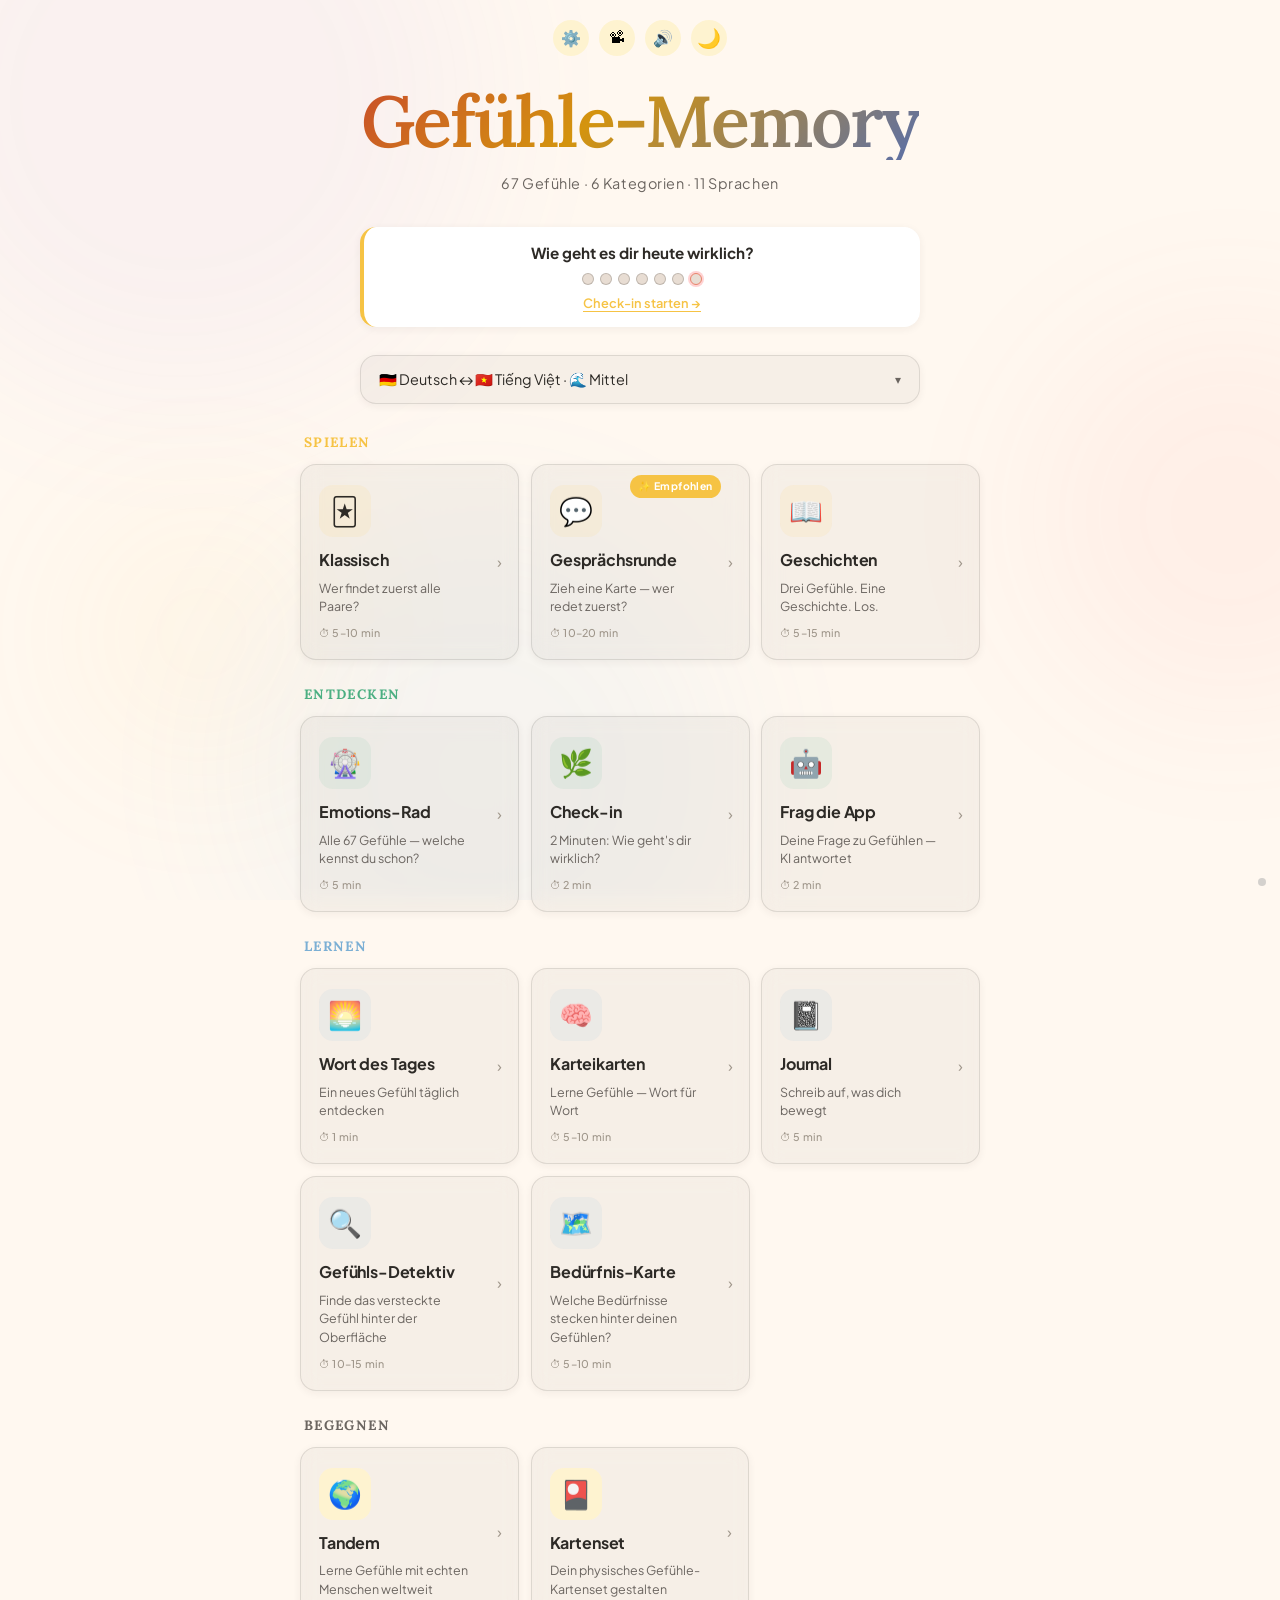
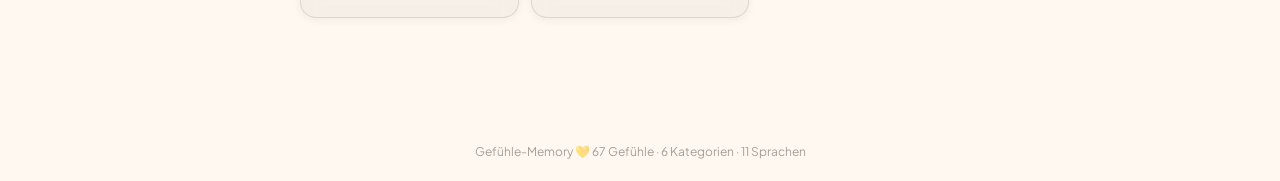
==== commit ead637ee: "Spiritual language overhaul — mindfulness, presence, and soul - Rewrote all UI copy to feel soulful " ====
--- a/index.html
+++ b/index.html
@@ -41,14 +41,14 @@
     <button class="btn-icon" id="btn-sound" title="Sound an/aus">🔊</button>
     <button class="btn-icon" id="btn-dark-mode" title="Dark Mode">🌙</button>
     <div id="user-profile-display" class="user-profile-display" style="display:none"></div>
-    <p class="subtitle">Finde die Paare — und sprich über deine Gefühle</p>
+    <p class="subtitle">Erkenne, was in dir lebt</p>
   </header>
 
   <!-- Landing Screen -->
   <section class="landing-screen" id="landing-screen">
     <div class="landing-hero">
       <h2 class="landing-title">Gefühle-Memory</h2>
-      <p class="landing-subtitle">67 Gefühle · 6 Kategorien · 11 Sprachen</p>
+      <p class="landing-subtitle">Kenne dich. Fühl dich. Verbinde dich.</p>
     </div>
 
     <!-- Streak / returning user card -->
@@ -158,87 +158,87 @@
     <!-- Mode Grid -->
     <div class="mode-grid">
       <div class="mode-group">
-        <h3 class="mode-group-label">Spielen</h3>
+        <h3 class="mode-group-label">Erleben</h3>
         <div class="mode-group-cards">
           <button class="mode-card" data-mode="classic">
             <span class="mode-card-icon">🃏</span>
             <span class="mode-card-name">Klassisch</span>
-            <span class="mode-card-desc">Finde passende Paare</span>
+            <span class="mode-card-desc">Lass Gefühle zusammenfinden — und beim Öffnen ankommen</span>
           </button>
           <button class="mode-card" data-mode="talk">
             <span class="mode-card-icon">💬</span>
             <span class="mode-card-name">Gesprächsrunde</span>
-            <span class="mode-card-desc">Zieh Karten & sprich</span>
+            <span class="mode-card-desc">Eine Karte — ein ehrlicher Moment mit dir selbst</span>
           </button>
           <button class="mode-card" data-mode="story">
             <span class="mode-card-icon">📖</span>
             <span class="mode-card-name">Geschichten</span>
-            <span class="mode-card-desc">Erzähle eine Geschichte</span>
+            <span class="mode-card-desc">Drei Gefühle finden einen Weg — durch dich</span>
           </button>
         </div>
       </div>
       <div class="mode-group">
-        <h3 class="mode-group-label">Entdecken</h3>
+        <h3 class="mode-group-label">Erspüren</h3>
         <div class="mode-group-cards">
           <button class="mode-card" data-mode="wheel">
             <span class="mode-card-icon">🎡</span>
             <span class="mode-card-name">Emotions-Rad</span>
-            <span class="mode-card-desc">Alle 67 Gefühle erkunden</span>
+            <span class="mode-card-desc">Wo bist du gerade — in dir selbst?</span>
           </button>
           <button class="mode-card" data-mode="checkin">
             <span class="mode-card-icon">🌿</span>
             <span class="mode-card-name">Check-in</span>
-            <span class="mode-card-desc">Was brauchst du heute?</span>
+            <span class="mode-card-desc">Halte inne. Was lebt gerade in dir?</span>
           </button>
           <button class="mode-card" data-mode="ask">
-            <span class="mode-card-icon">💬</span>
-            <span class="mode-card-name">Frag die App</span>
-            <span class="mode-card-desc">Stell eine Frage</span>
+            <span class="mode-card-icon">✨</span>
+            <span class="mode-card-name">Innere Stimme</span>
+            <span class="mode-card-desc">Bring mit, was dich trägt oder bewegt</span>
           </button>
         </div>
       </div>
       <div class="mode-group">
-        <h3 class="mode-group-label">Lernen</h3>
+        <h3 class="mode-group-label">Vertiefen</h3>
         <div class="mode-group-cards">
           <button class="mode-card" data-mode="wotd">
             <span class="mode-card-icon">🌅</span>
-            <span class="mode-card-name">Wort des Tages</span>
-            <span class="mode-card-desc">Ein neues Gefühl täglich entdecken</span>
+            <span class="mode-card-name">Gefühl des Tages</span>
+            <span class="mode-card-desc">Ein Gefühl wartet heute auf dich</span>
           </button>
           <button class="mode-card" data-mode="learn">
-            <span class="mode-card-icon">🧠</span>
-            <span class="mode-card-name">Karteikarten</span>
-            <span class="mode-card-desc">Vokabeln mit Wiederholung</span>
+            <span class="mode-card-icon">🌱</span>
+            <span class="mode-card-name">Innere Sprache</span>
+            <span class="mode-card-desc">Dem Innenleben Worte geben</span>
           </button>
           <button class="mode-card" data-mode="journal">
             <span class="mode-card-icon">📓</span>
             <span class="mode-card-name">Journal</span>
-            <span class="mode-card-desc">Tägliche Reflexion</span>
+            <span class="mode-card-desc">Schreib, was dein Herz kennt und noch nicht benennt</span>
           </button>
           <button class="mode-card" data-mode="detective">
             <span class="mode-card-icon">🔍</span>
             <span class="mode-card-name">Gefühls-Detektiv</span>
-            <span class="mode-card-desc">Finde das versteckte Gefühl</span>
+            <span class="mode-card-desc">Was liegt noch tiefer darunter?</span>
           </button>
           <button class="mode-card" data-mode="needsmap">
             <span class="mode-card-icon">🗺️</span>
             <span class="mode-card-name">Bedürfnis-Karte</span>
-            <span class="mode-card-desc">Gefühle & Bedürfnisse verbinden</span>
+            <span class="mode-card-desc">Was braucht deine Seele gerade?</span>
           </button>
         </div>
       </div>
       <div class="mode-group">
-        <h3 class="mode-group-label">Verbinden</h3>
+        <h3 class="mode-group-label">Begegnen</h3>
         <div class="mode-group-cards">
           <button class="mode-card" data-mode="tandem">
             <span class="mode-card-icon">🌍</span>
             <span class="mode-card-name">Tandem</span>
-            <span class="mode-card-desc">Lerne mit echten Menschen weltweit</span>
+            <span class="mode-card-desc">Gefühle teilen — über Sprachen und Grenzen hinweg</span>
           </button>
           <button class="mode-card" data-mode="deck">
             <span class="mode-card-icon">🎴</span>
             <span class="mode-card-name">Kartenset</span>
-            <span class="mode-card-desc">Dein physisches Gefühle-Set</span>
+            <span class="mode-card-desc">Anfassen, was innen lebt</span>
           </button>
         </div>
       </div>
--- a/css/style.css
+++ b/css/style.css
@@ -9,31 +9,32 @@
 :root {
   /* Dark palette (default) */
   --bg:               #0D0B14;
-  --bg-card:          #16131F;
-  --bg-card2:         #1E1B2B;
-  --surface:          rgba(255,255,255,.06);
-  --surface2:         rgba(255,255,255,.10);
-  --border:           rgba(255,255,255,.10);
-  --border2:          rgba(255,255,255,.18);
+  --bg-card:          #1A1428;
+  --bg-card2:         #2A1F4A;
+  --surface:          rgba(255,255,255,.07);
+  --surface2:         rgba(255,255,255,.12);
+  --border:           rgba(255,255,255,.15);
+  --border2:          rgba(255,255,255,.22);
   --text:             #F0EDF8;
-  --text-soft:        rgba(240,237,248,.55);
-  --text-muted:       rgba(240,237,248,.3);
+  --text-soft:        rgba(240,237,248,.60);
+  --text-muted:       rgba(240,237,248,.35);
   --accent:           #FFD166;
   --accent-light:     rgba(255,209,102,.15);
   --accent-coral:     #FF6B6B;
-  --card-back:        #1E1A2E;
-  --card-back-pattern:rgba(255,255,255,.08);
+  --card-back:        #221A3A;
+  --card-back-pattern:rgba(255,255,255,.10);
   --radius:           16px;
   --radius-sm:        10px;
-  --shadow:           0 2px 16px rgba(0,0,0,.4);
-  --shadow-hover:     0 12px 40px rgba(0,0,0,.5);
-  --shadow-card:      0 2px 12px rgba(0,0,0,.3);
+  --shadow:           0 4px 20px rgba(0,0,0,.5);
+  --shadow-hover:     0 16px 48px rgba(0,0,0,.65);
+  --shadow-card:      0 2px 14px rgba(0,0,0,.4);
   --transition:       .3s cubic-bezier(.4,0,.2,1);
+  --easing-spring:    cubic-bezier(.32,.72,.12,1.25);
   --font:             'Plus Jakarta Sans', 'Segoe UI', system-ui, -apple-system, sans-serif;
   --font-display:     'Lora', Georgia, 'Times New Roman', serif;
   --grid-gap:         12px;
   --card-size:        110px;
-  --overlay-bg:       rgba(5,4,10,.65);
+  --overlay-bg:       rgba(5,4,10,.70);
 
   /* Emotion category palette */
   --licht:    #FFD166;
@@ -51,8 +52,8 @@
   --bg-card2:         #F5EFE8;
   --surface:          rgba(45,42,38,.04);
   --surface2:         rgba(45,42,38,.08);
-  --border:           rgba(45,42,38,.10);
-  --border2:          rgba(45,42,38,.18);
+  --border:           rgba(45,42,38,.12);
+  --border2:          rgba(45,42,38,.22);
   --text:             #2D2A26;
   --text-soft:        #6B6560;
   --text-muted:       #9E9589;
@@ -74,8 +75,8 @@
     --bg-card2:         #F5EFE8;
     --surface:          rgba(45,42,38,.04);
     --surface2:         rgba(45,42,38,.08);
-    --border:           rgba(45,42,38,.10);
-    --border2:          rgba(45,42,38,.18);
+    --border:           rgba(45,42,38,.12);
+    --border2:          rgba(45,42,38,.22);
     --text:             #2D2A26;
     --text-soft:        #6B6560;
     --text-muted:       #9E9589;
@@ -115,6 +116,7 @@
 html { font-size: 16px; }
 body {
   font-family: var(--font);
+  line-height: 1.6;
   background: var(--bg);
   color: var(--text);
   min-height: 100dvh;
@@ -232,7 +234,7 @@
   animation: heroFadeIn .7s ease both;
 }
 body.light-mode .landing-title {
-  background: linear-gradient(135deg, #E8836B 0%, #F6C344 42%, #7BAFD4 100%);
+  background: linear-gradient(135deg, #C94F2A 0%, #D4940E 42%, #5A6FA8 100%);
   -webkit-background-clip: text;
   background-clip: text;
 }
@@ -347,6 +349,8 @@
   border: 1px solid var(--border);
   border-radius: var(--radius);
   box-shadow: var(--shadow-card);
+  backdrop-filter: blur(10px);
+  -webkit-backdrop-filter: blur(10px);
   cursor: pointer;
   font: inherit;
   color: var(--text);
@@ -391,12 +395,13 @@
 
 .mode-card-name {
   font-weight: 700;
-  font-size: .98rem;
+  font-size: 1rem;
+  letter-spacing: -.01em;
 }
 .mode-card-desc {
-  font-size: .76rem;
-  color: var(--text-soft);
-  line-height: 1.4;
+  font-size: .78rem;
+  color: var(--text-soft);
+  line-height: 1.5;
 }
 
 /* Per-group accent colors */
@@ -620,9 +625,9 @@
 }
 .card-word {
   font-family: var(--font-display);
-  font-size: .85rem;
+  font-size: clamp(.72rem, 2.2vw, .88rem);
   font-weight: 700;
-  font-style: italic;
+  font-style: normal;
   margin-top: 6px;
   text-align: center;
   color: var(--emotion-color, var(--text));
@@ -717,12 +722,12 @@
   max-width: 420px;
   width: calc(100% - 40px);
   text-align: center;
-  box-shadow: 0 16px 48px rgba(45,42,38,.2);
-  transform: translateY(20px);
-  transition: transform .4s cubic-bezier(.4,0,.2,1);
+  box-shadow: 0 20px 60px rgba(0,0,0,.5), 0 0 0 1px var(--border);
+  transform: translateY(24px) scale(.96);
+  transition: transform .35s var(--easing-spring);
 }
 .prompt-overlay.visible .prompt-card {
-  transform: translateY(0);
+  transform: translateY(0) scale(1);
 }
 .prompt-emoji {
   font-size: 3rem;
@@ -877,6 +882,7 @@
 }
 .btn {
   padding: 12px 28px;
+  min-height: 48px;
   border: none;
   border-radius: 100px;
   font: inherit;
@@ -1326,27 +1332,31 @@
 /* Segments */
 .wheel-segment {
   cursor: pointer;
-  transition: transform .35s cubic-bezier(.4,0,.2,1), filter .35s ease;
+  transition: transform .35s cubic-bezier(.4,0,.2,1), filter .35s ease, opacity .35s ease;
   transform-origin: 250px 250px;
 }
 .wheel-segment:hover {
-  transform: scale(1.04);
-  filter: brightness(1.08);
+  transform: scale(1.05);
+  filter: brightness(1.15) saturate(1.2);
+  opacity: 1 !important;
 }
 .wheel-segment:focus-visible {
   outline: 2px solid var(--accent);
   outline-offset: 2px;
 }
 
-/* Category label on segment hover */
+/* Category label — always visible at low opacity, full on hover */
 .wheel-cat-name {
-  font-size: 10px;
-  fill: var(--text);
+  font-size: 9px;
   font-weight: 700;
   pointer-events: none;
-  opacity: 0;
-  transition: opacity .3s ease;
-  text-shadow: 0 1px 3px rgba(255,255,255,.5);
+  opacity: 0.45;
+  transition: opacity .3s ease, font-size .2s ease;
+  font-family: var(--font);
+  letter-spacing: .03em;
+}
+.wheel-cat-name-always {
+  opacity: 0.5;
 }
 .wheel-segment-group:hover .wheel-cat-name,
 .wheel-segment-group:focus-within .wheel-cat-name {
@@ -1355,10 +1365,10 @@
 
 /* Category emoji in center of segment */
 .wheel-cat-emoji {
-  font-size: 16px;
   pointer-events: none;
-  opacity: .7;
-  transition: opacity .3s ease;
+  opacity: .75;
+  transition: opacity .3s ease, transform .3s ease;
+  transform-origin: center;
 }
 .wheel-segment-group:hover .wheel-cat-emoji {
   opacity: 1;
@@ -1377,18 +1387,21 @@
 /* Emotion emoji dots */
 .wheel-emoji-dot {
   cursor: pointer;
-  transition: transform .25s cubic-bezier(.34,1.56,.64,1), filter .25s ease;
+  transition: transform .25s cubic-bezier(.34,1.56,.64,1), filter .25s ease, opacity .25s ease;
   transform-origin: center;
-  animation: emojiFloat 3s ease-in-out infinite;
+  animation: emojiFloat 4s ease-in-out infinite;
+  opacity: 0.88;
 }
 .wheel-emoji-dot:nth-child(odd)  { animation-delay: -1.5s; }
 .wheel-emoji-dot:nth-child(3n)   { animation-delay: -0.7s; }
 .wheel-emoji-dot:nth-child(5n)   { animation-delay: -2.2s; }
+.wheel-emoji-dot:nth-child(7n)   { animation-delay: -3.1s; }
 
 .wheel-emoji-dot:hover,
 .wheel-emoji-dot:focus-visible {
-  transform: scale(1.5);
-  filter: drop-shadow(0 0 6px rgba(246,195,68,.6));
+  transform: scale(1.6);
+  filter: drop-shadow(0 0 8px rgba(246,195,68,.8)) drop-shadow(0 0 16px rgba(246,195,68,.4));
+  opacity: 1;
   z-index: 10;
   animation-play-state: paused;
 }
@@ -1399,31 +1412,33 @@
 }
 
 @keyframes emojiFloat {
-  0%, 100% { transform: translateY(0); }
-  50%      { transform: translateY(-3px); }
+  0%, 100% { transform: translateY(0) scale(1); }
+  45%      { transform: translateY(-5px) scale(1.04); }
+  55%      { transform: translateY(-4px) scale(1.03); }
 }
 
 /* Tooltip */
 .wheel-tooltip {
   position: absolute;
   pointer-events: none;
-  background: var(--bg-card);
+  background: var(--bg-card2);
   color: var(--text);
   border: 1.5px solid var(--accent);
-  border-radius: 10px;
-  padding: 6px 12px;
-  font-size: .85rem;
-  font-weight: 600;
-  box-shadow: 0 4px 16px rgba(0,0,0,.15);
+  border-radius: 12px;
+  padding: 7px 14px;
+  font-size: .88rem;
+  font-weight: 700;
+  box-shadow: 0 8px 24px rgba(0,0,0,.4), 0 0 0 1px var(--border);
   white-space: nowrap;
   opacity: 0;
-  transform: translateY(4px);
-  transition: opacity .2s ease, transform .2s ease;
+  transform: translateY(6px) scale(.95);
+  transition: opacity .18s ease, transform .18s var(--easing-spring);
   z-index: 100;
+  backdrop-filter: blur(8px);
 }
 .wheel-tooltip.visible {
   opacity: 1;
-  transform: translateY(0);
+  transform: translateY(0) scale(1);
 }
 
 /* Center circle */
@@ -1431,24 +1446,23 @@
   transition: filter .3s ease;
 }
 .wheel-center-text {
-  font-size: 11px;
   fill: var(--text-soft);
   pointer-events: none;
   transition: fill .3s ease;
+  font-family: var(--font);
 }
 .wheel-center-emoji {
-  font-size: 28px;
   pointer-events: none;
 }
 
-/* Pulsing center */
+/* Gentle center pulse — subtle, not distracting */
 .wheel-center-pulse {
-  animation: centerPulse 2.5s ease-in-out infinite;
+  animation: centerPulse 4s ease-in-out infinite;
   transform-origin: 250px 250px;
 }
 @keyframes centerPulse {
-  0%, 100% { transform: scale(1); opacity: .85; }
-  50%      { transform: scale(1.06); opacity: 1; }
+  0%, 100% { transform: scale(1); }
+  50%      { transform: scale(1.04); }
 }
 
 /* Dot click animation */
@@ -3449,6 +3463,17 @@
   text-align: center;
 }
 .ob-name-input:focus { outline: none; border-color: var(--accent); }
+.ob-email-label {
+  display: block; font-size: .78rem; color: var(--text-muted);
+  text-align: center; margin-bottom: 6px; margin-top: 4px;
+}
+.ob-email-input {
+  width: 100%; padding: 10px 16px; margin-bottom: 18px;
+  border: 1.5px solid var(--border); border-radius: var(--radius-sm);
+  background: var(--bg); font: inherit; font-size: .9rem; color: var(--text);
+  text-align: center; transition: border-color .2s;
+}
+.ob-email-input:focus { outline: none; border-color: var(--accent); }
 .ob-emoji-grid {
   display: flex; flex-wrap: wrap; justify-content: center; gap: 8px;
   margin-bottom: 20px;
@@ -3926,6 +3951,8 @@
   font-size: 1rem; line-height: 1.6; color: var(--text); margin-bottom: 4px;
 }
 .wotd-quote-author { font-size: .78rem; color: var(--text-muted); text-align: right; }
+.wotd-presence-section { border-left: 3px solid #74C0FC; background: rgba(116,192,252,.04); }
+.wotd-presence-text { font-size: .92rem; line-height: 1.8; color: var(--text-soft); font-style: italic; letter-spacing: .01em; }
 .wotd-question-section { border-left: 3px solid #A78BFA; }
 .wotd-prompt { font-size: .92rem; line-height: 1.55; color: var(--text); font-style: italic; }
 .wotd-related { width: 100%; text-align: left; margin-bottom: 16px; }
@@ -4446,99 +4473,193 @@
 .detective-mode.active { display: block; }
 
 /* Detective JS-rendered styles */
-.detective-wrap {
-  display: flex; flex-direction: column; gap: 20px;
-}
-.detective-header {
-  text-align: center;
-}
-.detective-title {
-  font-size: 1.4rem; font-weight: 800; margin: 0 0 6px;
-}
-.detective-subtitle {
-  font-size: .88rem; color: var(--text-muted); margin: 0;
-}
-.detective-progress {
-  font-size: .75rem; font-weight: 600; color: var(--accent);
-  letter-spacing: .06em; text-align: center; text-transform: uppercase;
-}
-.detective-scenario-card {
-  background: var(--card-bg); border: 1.5px solid var(--border);
-  border-radius: 18px; padding: 22px;
-}
-.detective-scenario-label {
-  font-size: .7rem; font-weight: 700; letter-spacing: .1em;
-  text-transform: uppercase; color: var(--accent); margin-bottom: 10px;
-}
-.detective-scenario-text {
-  font-size: 1rem; line-height: 1.65; color: var(--text);
-}
-.detective-surface-emotions {
-  display: flex; flex-wrap: wrap; gap: 8px; margin-top: 16px;
-}
-.detective-surface-label {
-  font-size: .75rem; color: var(--text-muted); font-weight: 600;
-  width: 100%; margin-bottom: 2px;
-}
-.detective-surface-tag {
+/* ── Emotion Detective — Redesigned ── */
+.det-wrapper { display: flex; flex-direction: column; gap: 14px; }
+
+/* Top bar: progress dots + score */
+.det-topbar {
+  display: flex; align-items: center; justify-content: space-between;
+  padding: 0 2px;
+}
+.det-progress-dots { display: flex; gap: 6px; align-items: center; }
+.det-dot {
+  width: 10px; height: 10px; border-radius: 50%;
+  background: var(--border); transition: background .2s;
+}
+.det-dot.active { background: var(--accent); transform: scale(1.3); }
+.det-dot.correct { background: #4CAF50; }
+.det-dot.wrong { background: #EF5350; }
+.det-score-pill {
+  font-size: .82rem; font-weight: 700; color: var(--accent);
+  background: color-mix(in srgb, var(--accent) 12%, transparent);
+  border-radius: 100px; padding: 4px 12px;
+  transition: transform .15s;
+}
+.det-score-pill.bump { transform: scale(1.25); }
+
+/* Case file card */
+.det-case-file {
+  background: var(--bg-card); border-radius: var(--radius);
+  box-shadow: var(--shadow); padding: 20px 18px;
+  border-top: 3px solid var(--accent); position: relative;
+}
+.det-case-header { display: flex; align-items: center; justify-content: space-between; margin-bottom: 14px; }
+.det-case-meta { display: flex; align-items: center; gap: 10px; }
+.det-case-num {
+  font-size: .72rem; font-weight: 700; letter-spacing: .08em;
+  text-transform: uppercase; color: var(--accent);
+}
+.det-difficulty {
+  font-size: .72rem; font-weight: 600; color: var(--text-muted);
+  background: var(--bg-surface); border-radius: 100px; padding: 2px 8px;
+}
+
+/* Clues */
+.det-clues { margin-bottom: 12px; }
+.det-clues-label {
+  font-size: .65rem; font-weight: 700; text-transform: uppercase;
+  letter-spacing: .08em; color: var(--text-muted); margin-bottom: 6px;
+}
+.det-clues-row { display: flex; flex-wrap: wrap; gap: 6px; }
+.det-clue-chip {
+  font-size: 1.2rem; width: 36px; height: 36px; display: flex;
+  align-items: center; justify-content: center;
+  background: var(--bg-surface); border-radius: 10px;
+  border: 1.5px solid var(--border);
+}
+
+/* Scenario bubble */
+.det-scenario-bubble {
+  background: var(--bg-surface); border-radius: 14px; padding: 16px 16px;
+  margin-bottom: 16px; position: relative;
+}
+.det-scenario-text {
+  font-size: .97rem; line-height: 1.7; color: var(--text);
+  font-style: italic;
+}
+
+/* Question + instruction */
+.det-question {
+  font-size: 1rem; font-weight: 700; color: var(--text); margin-bottom: 4px;
+}
+.det-instruction {
+  font-size: .82rem; color: var(--text-soft); margin: 0 0 16px;
+}
+
+/* Choices grid */
+.det-choices-grid {
+  display: grid; grid-template-columns: repeat(auto-fit, minmax(90px, 1fr)); gap: 10px;
+  margin-bottom: 4px;
+}
+@media (max-width: 440px) {
+  .det-choices-grid { grid-template-columns: repeat(2, 1fr); }
+}
+.det-choice {
+  display: flex; flex-direction: column; align-items: center; gap: 6px;
+  padding: 14px 8px; border: 2px solid var(--border);
+  border-radius: 14px; background: var(--bg-surface);
+  color: var(--text); font: inherit; cursor: pointer;
+  transition: all .18s; text-align: center;
+}
+.det-choice:hover {
+  border-color: var(--accent);
+  background: color-mix(in srgb, var(--accent) 8%, var(--bg-surface));
+  transform: translateY(-2px);
+}
+.det-choice-emoji { font-size: 1.8rem; line-height: 1; }
+.det-choice-label { font-size: .75rem; font-weight: 600; line-height: 1.2; }
+.det-choice.correct {
+  border-color: #4CAF50 !important;
+  background: rgba(76,175,80,.1) !important;
+}
+.det-choice.correct .det-choice-label { color: #4CAF50; }
+.det-choice.wrong {
+  border-color: #EF5350 !important;
+  background: rgba(239,83,80,.08) !important;
+  opacity: .7;
+}
+.det-choice:disabled { cursor: default; transform: none; }
+
+/* Reveal panel */
+.det-reveal {
+  margin-top: 14px; border-radius: 12px; padding: 16px;
+  opacity: 0; transform: translateY(8px);
+  transition: opacity .25s, transform .25s;
+}
+.det-reveal.visible { opacity: 1; transform: none; }
+.det-reveal.correct { background: rgba(76,175,80,.1); border: 1.5px solid rgba(76,175,80,.3); }
+.det-reveal.wrong { background: rgba(239,83,80,.08); border: 1.5px solid rgba(239,83,80,.25); }
+.det-reveal-result {
+  display: flex; align-items: center; gap: 8px; flex-wrap: wrap;
+  font-size: .95rem; font-weight: 700; margin-bottom: 12px;
+}
+.det-reveal-icon {
+  font-size: 1.1rem; font-weight: 900;
+}
+.det-reveal.correct .det-reveal-icon { color: #4CAF50; }
+.det-reveal.wrong .det-reveal-icon { color: #EF5350; }
+.det-streak-badge {
+  font-size: .75rem; font-weight: 700; background: rgba(246,195,68,.2);
+  color: #F6C344; border-radius: 100px; padding: 2px 8px;
+}
+.det-psychology {
+  background: var(--bg-card); border-radius: 10px; padding: 12px 14px;
+  margin-bottom: 12px;
+}
+.det-psychology-label {
+  font-size: .65rem; font-weight: 700; text-transform: uppercase;
+  letter-spacing: .08em; color: var(--text-muted); margin-bottom: 6px;
+}
+.det-psychology-text {
+  font-size: .87rem; line-height: 1.6; color: var(--text);
+}
+.det-persona-credit {
+  font-size: .72rem; color: var(--text-muted); margin-top: 6px; text-align: right;
+}
+.det-next-btn {
+  width: 100%; padding: 13px; border: none; border-radius: 100px;
+  background: var(--accent); color: #0D0B14;
+  font: inherit; font-size: .92rem; font-weight: 700;
+  cursor: pointer; transition: opacity .18s, transform .18s;
+}
+.det-next-btn:hover { opacity: .9; transform: translateY(-1px); }
+
+/* Results screen */
+.det-results {
+  display: flex; flex-direction: column; gap: 16px;
+  padding: 8px 0;
+}
+.det-results-header {
+  background: var(--bg-card); border-radius: var(--radius);
+  padding: 28px 20px; text-align: center;
+  box-shadow: var(--shadow);
+}
+.det-results-badge { font-size: 3rem; margin-bottom: 8px; }
+.det-results-rank { font-size: 1.2rem; font-weight: 800; margin-bottom: 4px; }
+.det-results-score { font-size: 2.5rem; font-weight: 900; color: var(--text); margin: 4px 0 12px; }
+.det-results-bar-wrap { width: 100%; background: var(--bg-surface); border-radius: 100px; height: 6px; }
+.det-results-bar { width: 100%; height: 6px; border-radius: 100px; overflow: hidden; }
+.det-results-fill { height: 100%; border-radius: 100px; transition: width .6s ease-out; }
+.det-history-grid {
+  display: flex; flex-wrap: wrap; gap: 8px; justify-content: center;
+}
+.det-history-item {
+  display: flex; align-items: center; gap: 5px;
   padding: 6px 14px; border-radius: 100px;
-  background: var(--bg); border: 1.5px solid var(--border);
-  font-size: .82rem; color: var(--text); font-weight: 500;
-}
-.detective-choices {
-  display: grid; grid-template-columns: 1fr 1fr; gap: 10px;
-}
-.detective-choice-btn {
-  padding: 14px 12px; border: 2px solid var(--border);
-  border-radius: 14px; background: var(--card-bg);
-  color: var(--text); font: inherit; font-size: .88rem;
-  font-weight: 600; cursor: pointer; text-align: center;
-  transition: all .18s;
-}
-.detective-choice-btn:hover {
-  border-color: var(--accent); background: var(--accent-light);
-  transform: translateY(-1px);
-}
-.detective-choice-btn.correct {
-  border-color: #4caf50; background: rgba(76,175,80,.12); color: #4caf50;
-}
-.detective-choice-btn.wrong {
-  border-color: #ef5350; background: rgba(239,83,80,.1); color: #ef5350;
-}
-.detective-feedback {
-  background: var(--card-bg); border: 1.5px solid var(--border);
-  border-radius: 14px; padding: 16px; font-size: .9rem; line-height: 1.6;
-}
-.detective-feedback-correct { color: #4caf50; font-weight: 700; }
-.detective-feedback-wrong { color: #ef5350; font-weight: 700; }
-.detective-next-btn {
-  padding: 13px 28px; border: none; border-radius: 100px;
-  background: var(--accent); color: #0d0b14;
-  font: inherit; font-size: .95rem; font-weight: 800;
-  cursor: pointer; align-self: center;
-  transition: opacity .18s, transform .18s;
-}
-.detective-next-btn:hover { opacity: .9; transform: translateY(-1px); }
-.detective-score-card {
-  text-align: center; padding: 30px 20px;
-  background: var(--card-bg); border: 1.5px solid var(--border);
-  border-radius: 20px;
-}
-.detective-score-number {
-  font-size: 3.5rem; font-weight: 900; color: var(--accent);
-  line-height: 1;
-}
-.detective-complete-banner {
-  display: flex; align-items: center; justify-content: space-between;
-  background: var(--card-bg); border: 1.5px solid var(--accent);
-  border-radius: 14px; padding: 14px 18px; margin-top: 16px;
-  font-size: .9rem; color: var(--text);
-}
-.detective-complete-banner button {
-  padding: 8px 18px; border: none; border-radius: 100px;
-  background: var(--accent); color: #0d0b14;
-  font: inherit; font-size: .82rem; font-weight: 700; cursor: pointer;
-}
+  font-size: .8rem; font-weight: 600;
+}
+.det-history-item.correct { background: rgba(76,175,80,.12); color: #4CAF50; }
+.det-history-item.wrong { background: rgba(239,83,80,.08); color: #EF5350; }
+.det-streak-result {
+  text-align: center; font-size: .88rem; font-weight: 700;
+  color: #F6C344;
+}
+.det-results-actions { display: flex; flex-direction: column; gap: 10px; }
+
+/* Legacy aliases kept for backward compat */
+.detective-header, .detective-card, .detective-badge,
+.detective-situation, .detective-instruction,
+.detective-grid, .detective-results { /* preserved class names */ }
 
 /* ---- Needs Map Mode ---- */
 .needsmap-mode {
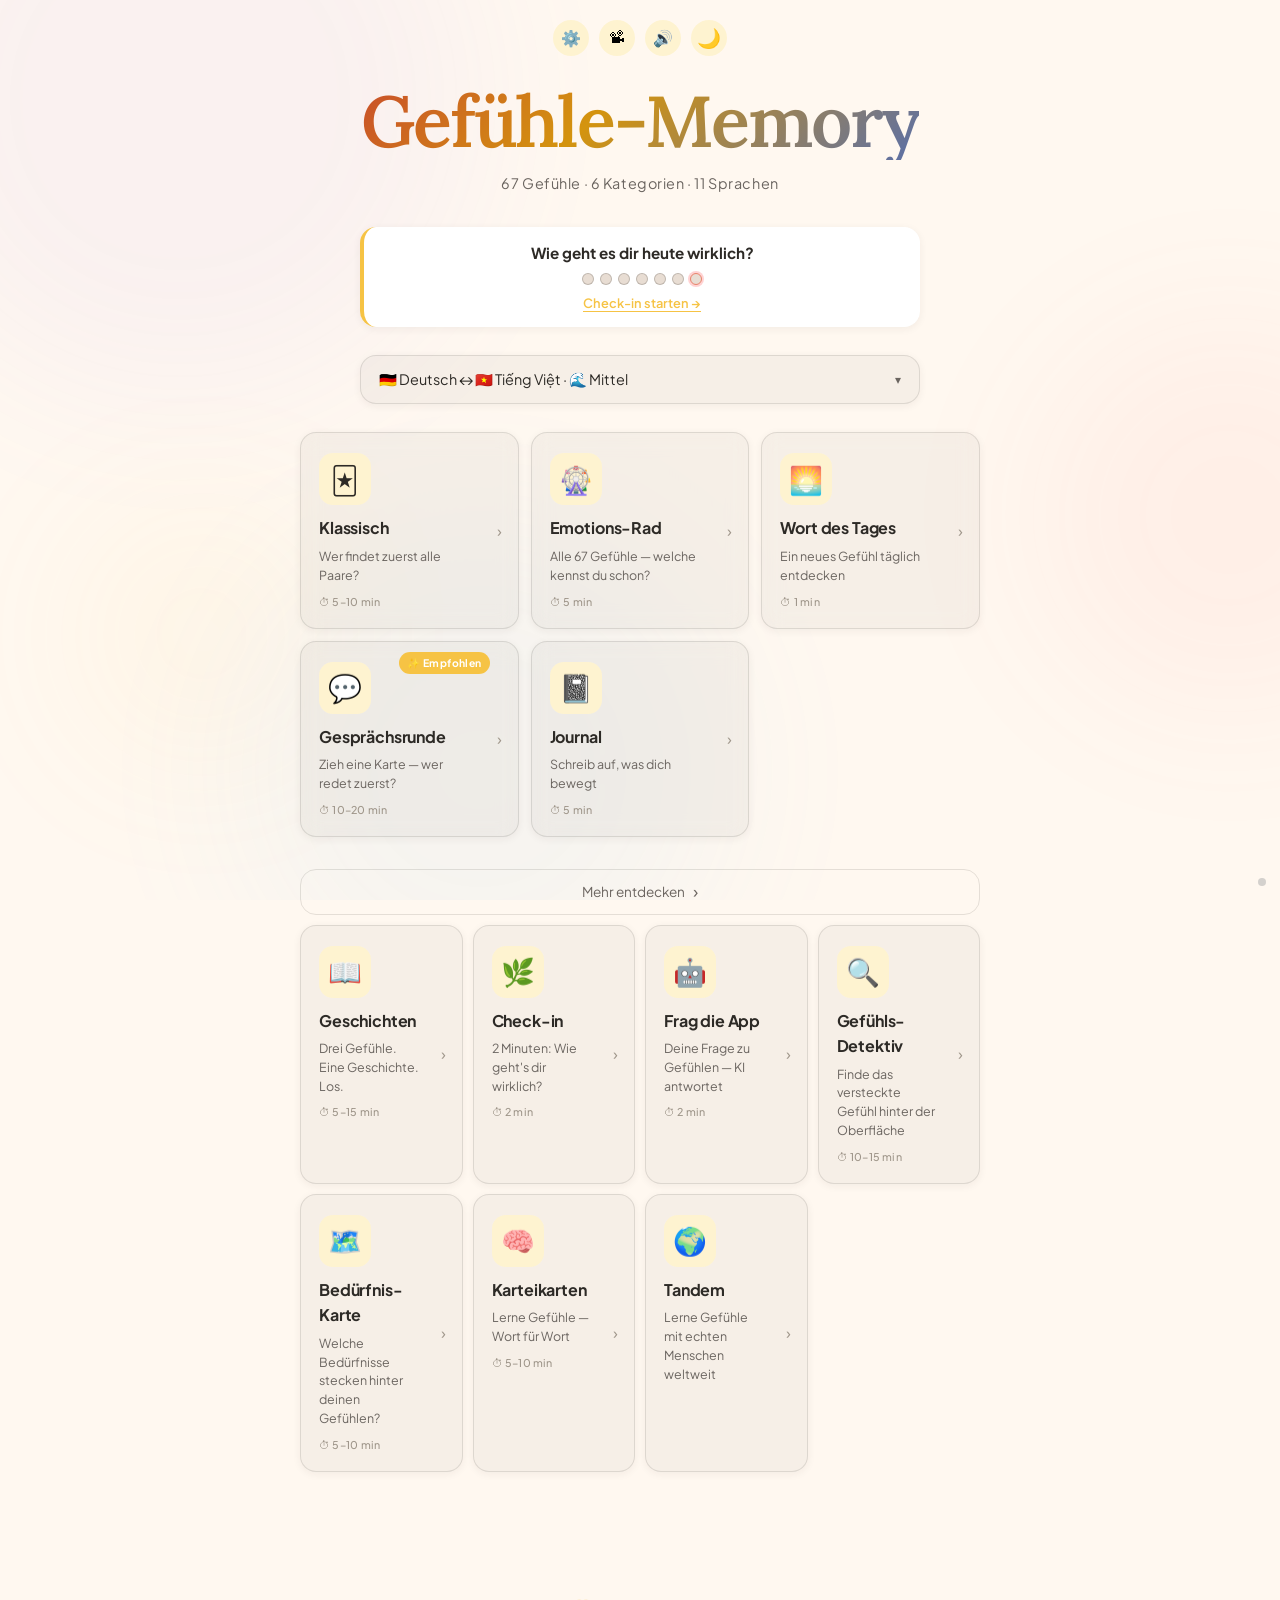
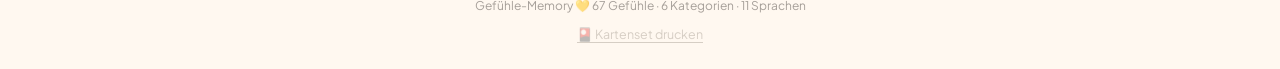
==== commit faf98da3: "Simplify landing: 5 core modes + collapsed 'Mehr entdecken' Reduce 13 visible mode cards to 5 essent" ====
--- a/index.html
+++ b/index.html
@@ -155,92 +155,77 @@
       </div>
     </div>
 
-    <!-- Mode Grid -->
-    <div class="mode-grid">
-      <div class="mode-group">
-        <h3 class="mode-group-label">Erleben</h3>
-        <div class="mode-group-cards">
-          <button class="mode-card" data-mode="classic">
-            <span class="mode-card-icon">🃏</span>
-            <span class="mode-card-name">Klassisch</span>
-            <span class="mode-card-desc">Lass Gefühle zusammenfinden — und beim Öffnen ankommen</span>
-          </button>
-          <button class="mode-card" data-mode="talk">
-            <span class="mode-card-icon">💬</span>
-            <span class="mode-card-name">Gesprächsrunde</span>
-            <span class="mode-card-desc">Eine Karte — ein ehrlicher Moment mit dir selbst</span>
-          </button>
-          <button class="mode-card" data-mode="story">
-            <span class="mode-card-icon">📖</span>
-            <span class="mode-card-name">Geschichten</span>
-            <span class="mode-card-desc">Drei Gefühle finden einen Weg — durch dich</span>
-          </button>
-        </div>
-      </div>
-      <div class="mode-group">
-        <h3 class="mode-group-label">Erspüren</h3>
-        <div class="mode-group-cards">
-          <button class="mode-card" data-mode="wheel">
-            <span class="mode-card-icon">🎡</span>
-            <span class="mode-card-name">Emotions-Rad</span>
-            <span class="mode-card-desc">Wo bist du gerade — in dir selbst?</span>
-          </button>
-          <button class="mode-card" data-mode="checkin">
-            <span class="mode-card-icon">🌿</span>
-            <span class="mode-card-name">Check-in</span>
-            <span class="mode-card-desc">Halte inne. Was lebt gerade in dir?</span>
-          </button>
-          <button class="mode-card" data-mode="ask">
-            <span class="mode-card-icon">✨</span>
-            <span class="mode-card-name">Innere Stimme</span>
-            <span class="mode-card-desc">Bring mit, was dich trägt oder bewegt</span>
-          </button>
-        </div>
-      </div>
-      <div class="mode-group">
-        <h3 class="mode-group-label">Vertiefen</h3>
-        <div class="mode-group-cards">
-          <button class="mode-card" data-mode="wotd">
-            <span class="mode-card-icon">🌅</span>
-            <span class="mode-card-name">Gefühl des Tages</span>
-            <span class="mode-card-desc">Ein Gefühl wartet heute auf dich</span>
-          </button>
-          <button class="mode-card" data-mode="learn">
-            <span class="mode-card-icon">🌱</span>
-            <span class="mode-card-name">Innere Sprache</span>
-            <span class="mode-card-desc">Dem Innenleben Worte geben</span>
-          </button>
-          <button class="mode-card" data-mode="journal">
-            <span class="mode-card-icon">📓</span>
-            <span class="mode-card-name">Journal</span>
-            <span class="mode-card-desc">Schreib, was dein Herz kennt und noch nicht benennt</span>
-          </button>
-          <button class="mode-card" data-mode="detective">
-            <span class="mode-card-icon">🔍</span>
-            <span class="mode-card-name">Gefühls-Detektiv</span>
-            <span class="mode-card-desc">Was liegt noch tiefer darunter?</span>
-          </button>
-          <button class="mode-card" data-mode="needsmap">
-            <span class="mode-card-icon">🗺️</span>
-            <span class="mode-card-name">Bedürfnis-Karte</span>
-            <span class="mode-card-desc">Was braucht deine Seele gerade?</span>
-          </button>
-        </div>
-      </div>
-      <div class="mode-group">
-        <h3 class="mode-group-label">Begegnen</h3>
-        <div class="mode-group-cards">
-          <button class="mode-card" data-mode="tandem">
-            <span class="mode-card-icon">🌍</span>
-            <span class="mode-card-name">Tandem</span>
-            <span class="mode-card-desc">Gefühle teilen — über Sprachen und Grenzen hinweg</span>
-          </button>
-          <button class="mode-card" data-mode="deck">
-            <span class="mode-card-icon">🎴</span>
-            <span class="mode-card-name">Kartenset</span>
-            <span class="mode-card-desc">Anfassen, was innen lebt</span>
-          </button>
-        </div>
+    <!-- Mode Grid — 5 primary modes -->
+    <div class="mode-grid-primary">
+      <button class="mode-card" data-mode="classic">
+        <span class="mode-card-icon">🃏</span>
+        <span class="mode-card-name">Klassisch</span>
+        <span class="mode-card-desc">Lass Gefühle zusammenfinden — und beim Öffnen ankommen</span>
+      </button>
+      <button class="mode-card" data-mode="wheel">
+        <span class="mode-card-icon">🎡</span>
+        <span class="mode-card-name">Emotions-Rad</span>
+        <span class="mode-card-desc">Wo bist du gerade — in dir selbst?</span>
+      </button>
+      <button class="mode-card" data-mode="wotd">
+        <span class="mode-card-icon">🌅</span>
+        <span class="mode-card-name">Gefühl des Tages</span>
+        <span class="mode-card-desc">Ein Gefühl wartet heute auf dich</span>
+      </button>
+      <button class="mode-card" data-mode="talk">
+        <span class="mode-card-icon">💬</span>
+        <span class="mode-card-name">Gesprächsrunde</span>
+        <span class="mode-card-desc">Eine Karte — ein ehrlicher Moment mit dir selbst</span>
+      </button>
+      <button class="mode-card" data-mode="journal">
+        <span class="mode-card-icon">📓</span>
+        <span class="mode-card-name">Journal</span>
+        <span class="mode-card-desc">Schreib, was dein Herz kennt und noch nicht benennt</span>
+      </button>
+    </div>
+
+    <!-- More modes — collapsed by default -->
+    <div class="more-modes-section">
+      <button class="more-modes-toggle" id="btn-more-modes" aria-expanded="false">
+        <span class="more-modes-label">Mehr entdecken</span>
+        <span class="more-modes-arrow">›</span>
+      </button>
+      <div class="more-modes-grid" id="more-modes-grid" hidden>
+        <button class="mode-card" data-mode="story">
+          <span class="mode-card-icon">📖</span>
+          <span class="mode-card-name">Geschichten</span>
+          <span class="mode-card-desc">Drei Gefühle finden einen Weg — durch dich</span>
+        </button>
+        <button class="mode-card" data-mode="checkin">
+          <span class="mode-card-icon">🌿</span>
+          <span class="mode-card-name">Check-in</span>
+          <span class="mode-card-desc">Halte inne. Was lebt gerade in dir?</span>
+        </button>
+        <button class="mode-card" data-mode="ask">
+          <span class="mode-card-icon">✨</span>
+          <span class="mode-card-name">Innere Stimme</span>
+          <span class="mode-card-desc">Bring mit, was dich trägt oder bewegt</span>
+        </button>
+        <button class="mode-card" data-mode="detective">
+          <span class="mode-card-icon">🔍</span>
+          <span class="mode-card-name">Gefühls-Detektiv</span>
+          <span class="mode-card-desc">Was liegt noch tiefer darunter?</span>
+        </button>
+        <button class="mode-card" data-mode="needsmap">
+          <span class="mode-card-icon">🗺️</span>
+          <span class="mode-card-name">Bedürfnis-Karte</span>
+          <span class="mode-card-desc">Was braucht deine Seele gerade?</span>
+        </button>
+        <button class="mode-card" data-mode="learn">
+          <span class="mode-card-icon">🌱</span>
+          <span class="mode-card-name">Innere Sprache</span>
+          <span class="mode-card-desc">Dem Innenleben Worte geben</span>
+        </button>
+        <button class="mode-card" data-mode="tandem">
+          <span class="mode-card-icon">🌍</span>
+          <span class="mode-card-name">Tandem</span>
+          <span class="mode-card-desc">Gefühle teilen — über Sprachen und Grenzen hinweg</span>
+        </button>
       </div>
     </div>
 
@@ -403,6 +388,7 @@
   <!-- Footer -->
   <footer class="footer">
     <p>Gefühle-Memory 💛 67 Gefühle · 6 Kategorien · 11 Sprachen</p>
+    <button class="btn-kartenset" data-mode="deck">🎴 Kartenset drucken</button>
   </footer>
 
   <script src="js/config.js"></script>
@@ -428,6 +414,15 @@
     }
     FunFacts.init();
     GefuehleAPI.init();
+    // More modes toggle
+    document.getElementById('btn-more-modes').addEventListener('click', function() {
+      const grid = document.getElementById('more-modes-grid');
+      const open = this.getAttribute('aria-expanded') === 'true';
+      grid.hidden = open;
+      this.setAttribute('aria-expanded', !open);
+      this.querySelector('.more-modes-label').textContent = open ? 'Mehr entdecken' : 'Weniger anzeigen';
+      this.querySelector('.more-modes-arrow').style.transform = open ? '' : 'rotate(90deg)';
+    });
   </script>
 </body>
 </html>
--- a/css/style.css
+++ b/css/style.css
@@ -403,6 +403,69 @@
   color: var(--text-soft);
   line-height: 1.5;
 }
+
+/* Primary mode grid — 5 core modes */
+.mode-grid-primary {
+  display: grid;
+  grid-template-columns: repeat(auto-fit, minmax(175px, 1fr));
+  gap: 12px;
+  width: 100%;
+}
+
+/* More modes expandable section */
+.more-modes-section { width: 100%; margin-top: 4px; }
+.more-modes-toggle {
+  width: 100%;
+  background: transparent;
+  border: 1px solid var(--border);
+  border-radius: var(--radius);
+  padding: 11px 18px;
+  color: var(--text-soft);
+  font: inherit;
+  font-size: .85rem;
+  cursor: pointer;
+  display: flex;
+  align-items: center;
+  justify-content: center;
+  gap: 8px;
+  transition: border-color .2s, color .2s;
+}
+.more-modes-toggle:hover { border-color: var(--border2); color: var(--text); }
+.more-modes-arrow {
+  display: inline-block;
+  font-size: 1.1rem;
+  line-height: 1;
+  transition: transform .3s var(--easing-spring, ease);
+}
+.more-modes-grid {
+  display: grid;
+  grid-template-columns: repeat(auto-fit, minmax(155px, 1fr));
+  gap: 10px;
+  margin-top: 10px;
+  animation: fadeSlideUp .25s ease both;
+}
+@keyframes fadeSlideUp {
+  from { opacity: 0; transform: translateY(8px); }
+  to   { opacity: 1; transform: translateY(0); }
+}
+
+/* Kartenset in footer */
+.btn-kartenset {
+  display: block;
+  background: transparent;
+  border: none;
+  color: var(--text-muted);
+  font: inherit;
+  font-size: .78rem;
+  cursor: pointer;
+  margin: 6px auto 0;
+  padding: 4px 8px;
+  opacity: .7;
+  text-decoration: underline;
+  text-underline-offset: 3px;
+  transition: opacity .2s;
+}
+.btn-kartenset:hover { opacity: 1; }
 
 /* Per-group accent colors */
 .mode-group:nth-child(1) .mode-card { --icon-bg: rgba(255,209,102,.15); --card-glow: radial-gradient(ellipse at 0% 0%, rgba(255,209,102,.07), transparent 60%); }
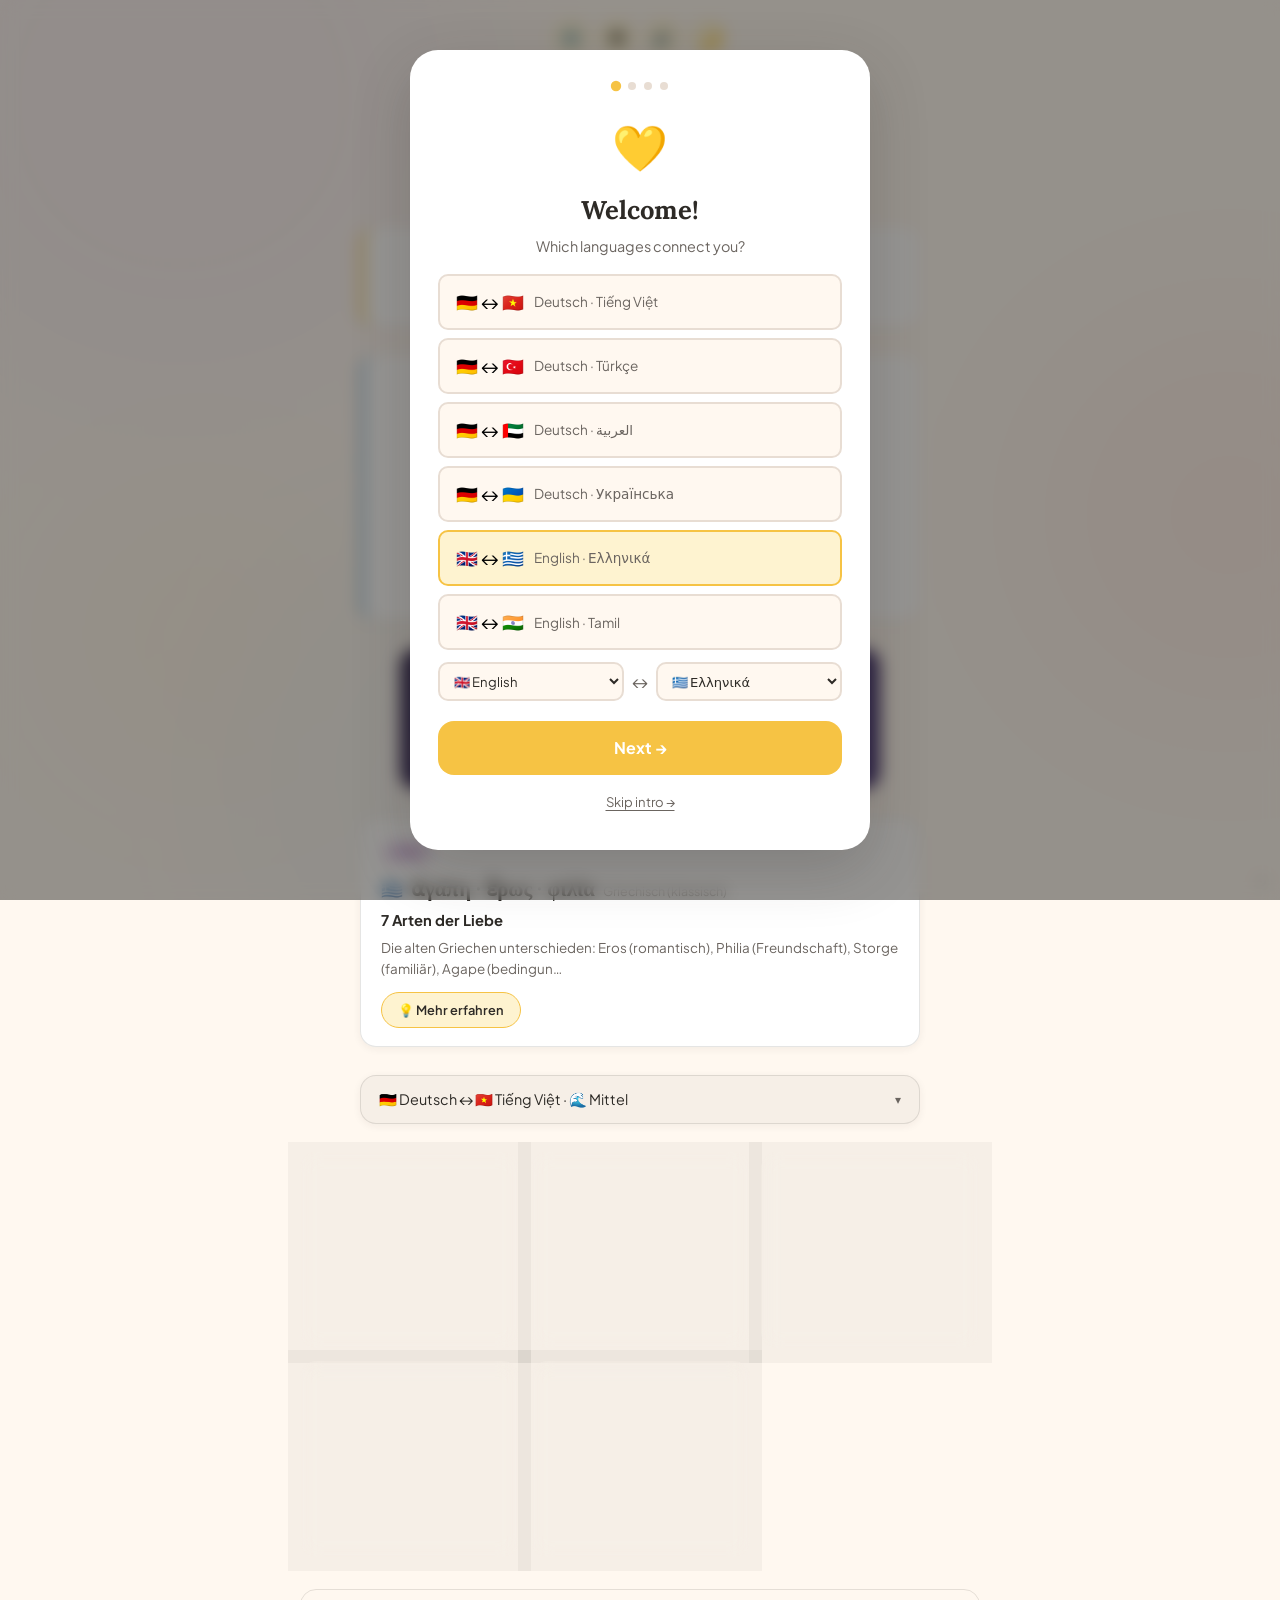
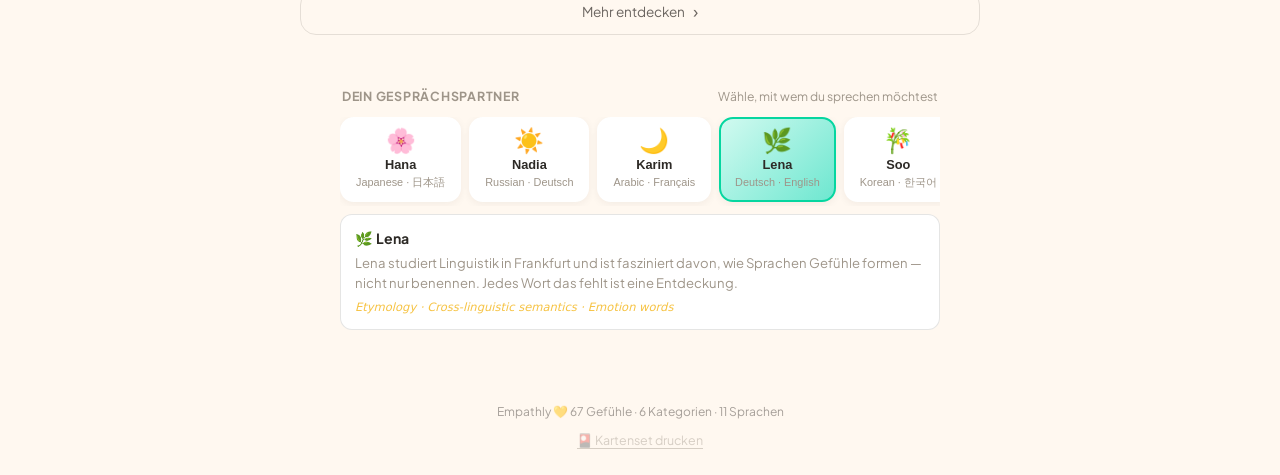
==== commit dc07a1fd: "Rename project to Empathly Full sweep: HTML title/og/meta, header, footer, landing hero, manifest.js" ====
--- a/index.html
+++ b/index.html
@@ -3,11 +3,11 @@
 <head>
   <meta charset="UTF-8">
   <meta name="viewport" content="width=device-width, initial-scale=1.0">
-  <title>Gefühle-Memory — A Card Game About Emotions 💛</title>
-  <meta name="description" content="A card game about emotions. 67 feelings in 15 languages — find pairs, talk about them.">
+  <title>Empathly — Feel Deeply, Live Openly 💛</title>
+  <meta name="description" content="Explore 67 emotions across 15 languages. A mindful card game for emotional awareness, connection, and growth.">
   <meta name="theme-color" content="#0D0B14">
-  <meta property="og:title" content="Gefühle-Memory 💛">
-  <meta property="og:description" content="67 emotions. 6 categories. 15 languages. Find pairs, talk about them.">
+  <meta property="og:title" content="Empathly 💛">
+  <meta property="og:description" content="67 emotions. 15 languages. A soulful game for emotional awareness and connection.">
   <meta property="og:type" content="website">
   <link rel="icon" href="data:image/svg+xml,<svg xmlns=%22http://www.w3.org/2000/svg%22 viewBox=%220 0 100 100%22><text y=%22.9em%22 font-size=%2290%22>💛</text></svg>">
   <!-- Fonts -->
@@ -18,7 +18,7 @@
   <link rel="manifest" href="manifest.json">
   <meta name="apple-mobile-web-app-capable" content="yes">
   <meta name="apple-mobile-web-app-status-bar-style" content="black-translucent">
-  <meta name="apple-mobile-web-app-title" content="Gefühle-Memory">
+  <meta name="apple-mobile-web-app-title" content="Empathly">
   <link rel="apple-touch-icon" href="data:image/svg+xml,<svg xmlns=%22http://www.w3.org/2000/svg%22 viewBox=%220 0 512 512%22><rect width=%22512%22 height=%22512%22 rx=%2280%22 fill=%22%230D0B14%22/><text x=%22256%22 y=%22380%22 font-size=%22360%22 text-anchor=%22middle%22>💛</text></svg>">
   <link rel="stylesheet" href="css/style.css">
 </head>
@@ -35,7 +35,7 @@
   <!-- Header -->
   <header class="header">
     <button class="btn-back" id="btn-back" title="Zurück">← Zurück</button>
-    <h1>Gefühle-Memory</h1>
+    <h1>Empathly</h1>
     <button class="btn-icon" id="btn-settings" title="Einstellungen">⚙️</button>
     <button class="btn-icon" id="btn-classroom" title="Präsentationsmodus">📽</button>
     <button class="btn-icon" id="btn-sound" title="Sound an/aus">🔊</button>
@@ -47,7 +47,7 @@
   <!-- Landing Screen -->
   <section class="landing-screen" id="landing-screen">
     <div class="landing-hero">
-      <h2 class="landing-title">Gefühle-Memory</h2>
+      <h2 class="landing-title">Empathly</h2>
       <p class="landing-subtitle">Kenne dich. Fühl dich. Verbinde dich.</p>
     </div>
 
@@ -387,7 +387,7 @@
 
   <!-- Footer -->
   <footer class="footer">
-    <p>Gefühle-Memory 💛 67 Gefühle · 6 Kategorien · 11 Sprachen</p>
+    <p>Empathly 💛 67 Gefühle · 6 Kategorien · 11 Sprachen</p>
     <button class="btn-kartenset" data-mode="deck">🎴 Kartenset drucken</button>
   </footer>
 
--- a/css/style.css
+++ b/css/style.css
@@ -1,5 +1,5 @@
 /* ==========================================================
-   Gefühle-Memory — Stylesheet
+   Empathly — Stylesheet
    Dark-first, emotional, expressive. Mobile-first.
    ========================================================== */
 
@@ -413,6 +413,7 @@
 }
 
 /* More modes expandable section */
+.more-modes-grid[hidden] { display: none; }
 .more-modes-section { width: 100%; margin-top: 4px; }
 .more-modes-toggle {
   width: 100%;
@@ -1450,11 +1451,13 @@
 /* Emotion emoji dots */
 .wheel-emoji-dot {
   cursor: pointer;
-  transition: transform .25s cubic-bezier(.34,1.56,.64,1), filter .25s ease, opacity .25s ease;
+  transition: transform .25s cubic-bezier(.34,1.56,.64,1), filter .25s ease, opacity .3s ease;
   transform-origin: center;
-  animation: emojiFloat 4s ease-in-out infinite;
-  opacity: 0.88;
-}
+  opacity: 0.12;
+}
+/* Reveal dots when hovering or touching the segment group */
+.wheel-segment-group:hover .wheel-emoji-dot,
+.wheel-segment-group:focus-within .wheel-emoji-dot { opacity: 0.82; }
 .wheel-emoji-dot:nth-child(odd)  { animation-delay: -1.5s; }
 .wheel-emoji-dot:nth-child(3n)   { animation-delay: -0.7s; }
 .wheel-emoji-dot:nth-child(5n)   { animation-delay: -2.2s; }
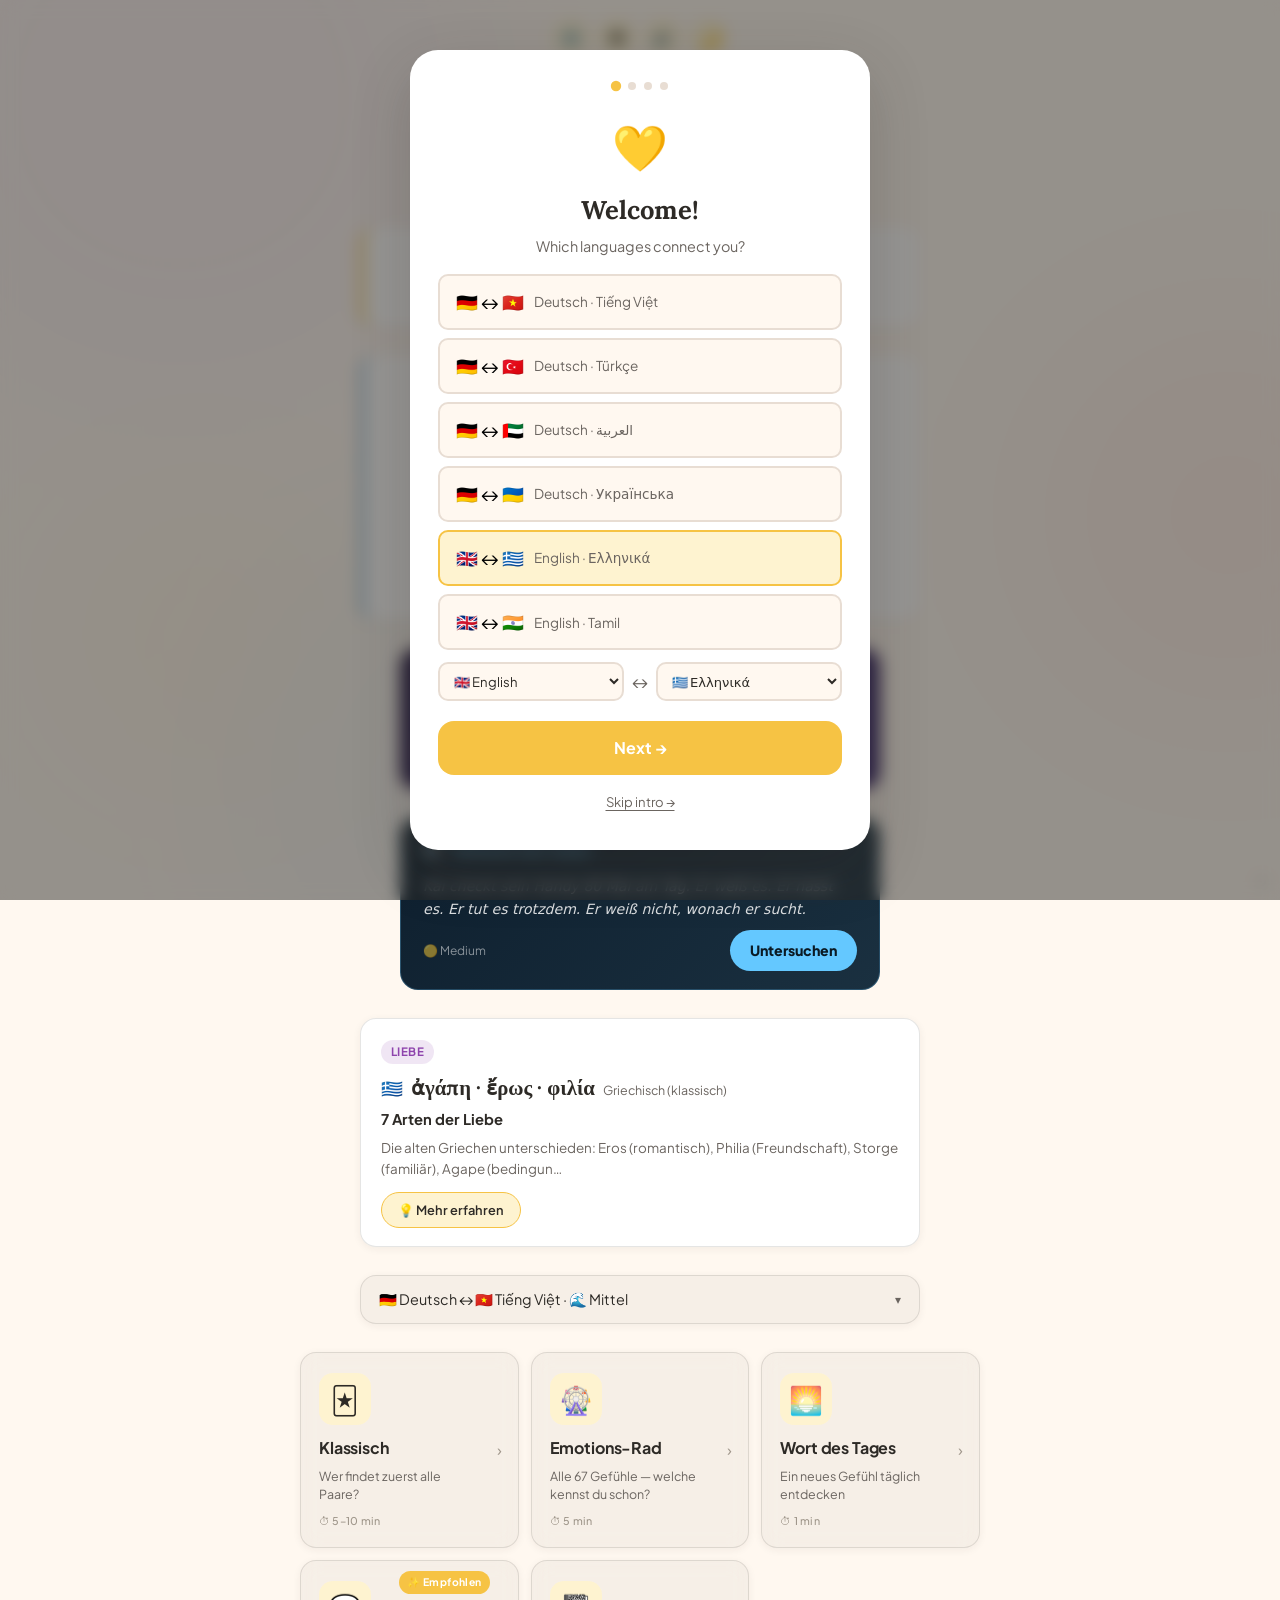
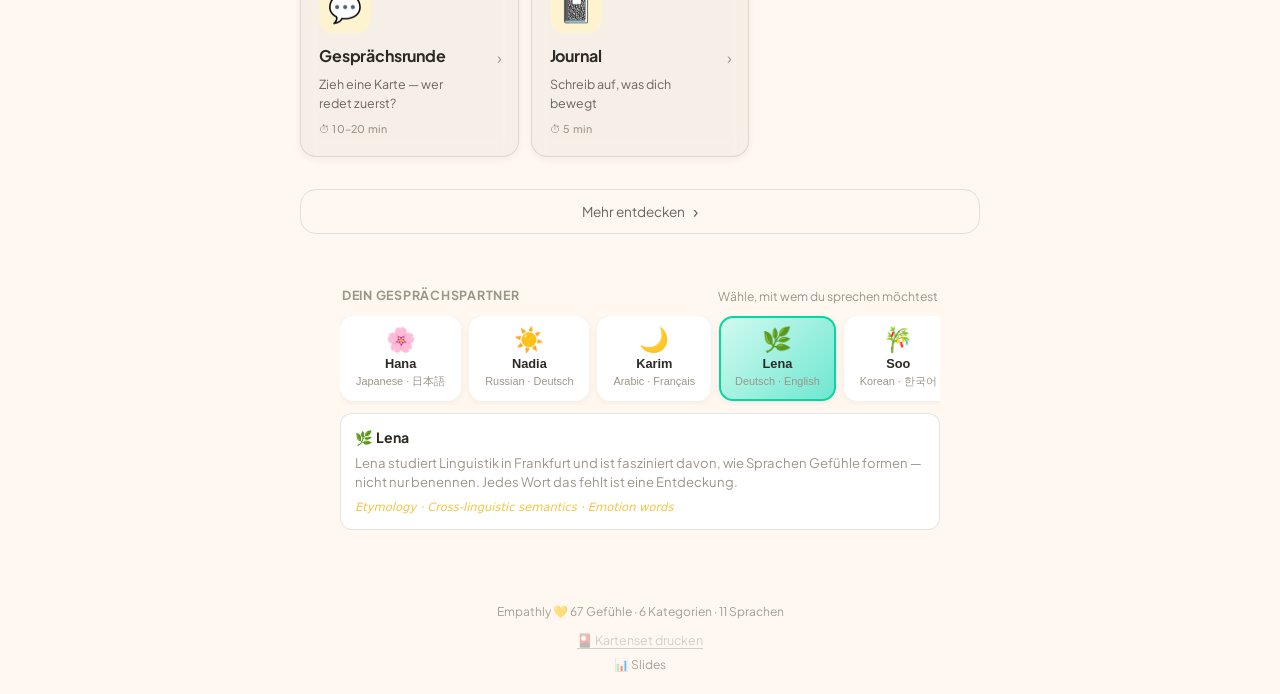
==== commit 57bcd679: "Add presentation, needs map redesign, detective improvements, and open source docs - New self-contai" ====
--- a/index.html
+++ b/index.html
@@ -74,6 +74,9 @@
 
     <!-- Daily Challenge Card (populated by JS) -->
     <div id="daily-challenge-card" class="daily-challenge-card" style="display:none"></div>
+
+    <!-- Daily Detective Card (populated by JS) -->
+    <div id="daily-detective-card" class="daily-detective-card" style="display:none"></div>
 
     <!-- Daily Fun Fact Card (populated by JS) -->
     <div id="daily-funfact-card" class="daily-funfact-card" style="display:none"></div>
@@ -389,6 +392,7 @@
   <footer class="footer">
     <p>Empathly 💛 67 Gefühle · 6 Kategorien · 11 Sprachen</p>
     <button class="btn-kartenset" data-mode="deck">🎴 Kartenset drucken</button>
+    <a href="presentation.html" target="_blank" class="footer-slides-link">📊 Slides</a>
   </footer>
 
   <script src="js/config.js"></script>
--- a/css/style.css
+++ b/css/style.css
@@ -4499,6 +4499,48 @@
 .dc-btn:hover:not(:disabled) { opacity: .9; transform: translateY(-1px); }
 .dc-btn:disabled { opacity: .55; cursor: default; }
 
+/* ---- Daily Detective Card ---- */
+.daily-detective-card {
+  width: 100%; max-width: 480px;
+  background: linear-gradient(135deg, #0e1f2e 0%, #1a3040 100%);
+  border: 1.5px solid rgba(100,200,255,.25);
+  border-radius: 18px; padding: 18px 22px;
+  display: flex; flex-direction: column; gap: 10px;
+  transition: transform .18s, box-shadow .18s;
+}
+.daily-detective-card:hover { transform: translateY(-2px); box-shadow: 0 8px 30px rgba(100,200,255,.12); }
+.daily-detective-card.done { opacity: .72; }
+.daily-detective-card.done:hover { transform: none; }
+.ddc-header {
+  display: flex; align-items: center; gap: 8px;
+}
+.ddc-icon { font-size: 1.1rem; }
+.ddc-title {
+  font-size: .7rem; font-weight: 700; letter-spacing: .1em;
+  text-transform: uppercase; color: #64c8ff; flex: 1;
+}
+.ddc-streak {
+  font-size: .75rem; font-weight: 700; color: #ffb347;
+}
+.ddc-situation {
+  font-size: .88rem; line-height: 1.6; color: rgba(255,255,255,.85);
+  font-style: italic;
+}
+.ddc-footer {
+  display: flex; align-items: center; justify-content: space-between; gap: 8px;
+}
+.ddc-diff {
+  font-size: .75rem; color: rgba(255,255,255,.5); text-transform: capitalize;
+}
+.ddc-btn {
+  padding: 9px 20px; border: none; border-radius: 100px;
+  background: #64c8ff; color: #0a1a24;
+  font: inherit; font-size: .88rem; font-weight: 800;
+  cursor: pointer; transition: opacity .18s, transform .18s;
+}
+.ddc-btn:hover:not(:disabled) { opacity: .88; transform: translateY(-1px); }
+.ddc-btn.done, .ddc-btn:disabled { background: rgba(255,255,255,.15); color: rgba(255,255,255,.6); cursor: default; }
+
 /* ---- Streak milestone animation ---- */
 .streak-milestone .streak-top {
   animation: streak-pulse 1.8s ease-in-out infinite;
@@ -4682,6 +4724,25 @@
 .det-persona-credit {
   font-size: .72rem; color: var(--text-muted); margin-top: 6px; text-align: right;
 }
+.det-reflection {
+  display: flex; flex-direction: column; gap: 6px;
+}
+.det-reflection-label {
+  font-size: .75rem; font-weight: 600; color: var(--text-soft);
+  font-style: italic;
+}
+.det-reflection-input {
+  width: 100%; padding: 10px 12px; border-radius: 10px;
+  border: 1.5px solid var(--border); background: var(--bg);
+  font: inherit; font-size: .88rem; color: var(--text);
+  resize: none; line-height: 1.5;
+  transition: border-color .18s;
+}
+.det-reflection-input:focus {
+  outline: none; border-color: var(--accent);
+}
+.det-reflection-input::placeholder { color: var(--text-muted); }
+
 .det-next-btn {
   width: 100%; padding: 13px; border: none; border-radius: 100px;
   background: var(--accent); color: #0D0B14;
@@ -4733,82 +4794,134 @@
   padding: 20px 16px; box-sizing: border-box;
 }
 .needsmap-mode.active { display: block; }
-.needsmap-wrap { display: flex; flex-direction: column; gap: 18px; }
+.needsmap-wrap { display: flex; flex-direction: column; gap: 16px; }
 .needsmap-title {
-  font-size: 1.35rem; font-weight: 800; margin: 0; text-align: center;
-}
-.needsmap-subtitle {
-  font-size: .88rem; color: var(--text-muted); text-align: center;
-  margin: 0; line-height: 1.55;
-}
-.needsmap-emotion-grid {
-  display: grid; grid-template-columns: repeat(auto-fill, minmax(90px, 1fr));
-  gap: 8px;
-}
-.nm-emotion-btn {
-  display: flex; flex-direction: column; align-items: center; gap: 4px;
-  padding: 12px 8px; border: 2px solid var(--border);
-  border-radius: 14px; background: var(--card-bg);
+  font-size: 1.25rem; font-weight: 800; margin: 0; text-align: center;
+}
+
+/* Pattern bar */
+.nm-pattern-bar {
+  background: var(--card-bg); border: 1.5px solid var(--border);
+  border-radius: 14px; padding: 12px 16px;
+  display: flex; flex-direction: column; gap: 4px;
+}
+.nm-pattern-label {
+  font-size: .68rem; font-weight: 700; text-transform: uppercase;
+  letter-spacing: .08em; color: var(--text-muted);
+}
+.nm-pattern-needs {
+  font-size: .88rem; font-weight: 600; color: var(--text);
+}
+
+/* Category tabs */
+.nm-cat-tabs {
+  display: flex; gap: 6px; overflow-x: auto; padding-bottom: 2px;
+  scrollbar-width: none;
+}
+.nm-cat-tabs::-webkit-scrollbar { display: none; }
+.nm-cat-tab {
+  flex-shrink: 0; padding: 7px 14px; border: 1.5px solid var(--border);
+  border-radius: 100px; background: var(--bg);
+  font: inherit; font-size: .78rem; font-weight: 600; color: var(--text-muted);
+  cursor: pointer; transition: all .18s; white-space: nowrap;
+}
+.nm-cat-tab:hover { border-color: var(--accent); color: var(--text); }
+.nm-cat-tab.active {
+  background: var(--accent); border-color: var(--accent);
+  color: #0d0b14; font-weight: 800;
+}
+
+/* Emotion grid — compact, all 67 */
+.nm-emo-grid {
+  display: grid; grid-template-columns: repeat(auto-fill, minmax(78px, 1fr));
+  gap: 7px;
+}
+.nm-emo-btn {
+  display: flex; flex-direction: column; align-items: center; gap: 3px;
+  padding: 10px 6px; border: 1.5px solid var(--border);
+  border-radius: 12px; background: var(--card-bg);
   cursor: pointer; font: inherit; color: var(--text);
-  transition: all .18s;
-}
-.nm-emotion-btn:hover {
+  transition: all .15s;
+}
+.nm-emo-btn:hover {
   border-color: var(--cat-color, var(--accent));
   background: color-mix(in srgb, var(--cat-color, var(--accent)) 10%, transparent);
   transform: translateY(-1px);
 }
-.nm-emotion-btn.selected {
+.nm-emo-icon { font-size: 1.35rem; }
+.nm-emo-name { font-size: .65rem; font-weight: 600; text-align: center; line-height: 1.3; }
+
+/* Back button */
+.nm-back-btn {
+  align-self: flex-start; background: none; border: none; padding: 0;
+  font: inherit; font-size: .82rem; color: var(--text-muted);
+  cursor: pointer; transition: color .15s;
+}
+.nm-back-btn:hover { color: var(--text); }
+
+/* Needs list (step 2) */
+.nm-needs-header {
+  display: flex; align-items: center; gap: 10px;
+  padding: 14px 16px; border-radius: 14px;
+  background: color-mix(in srgb, var(--cat-color, var(--accent)) 8%, var(--card-bg));
+  border: 1.5px solid color-mix(in srgb, var(--cat-color, var(--accent)) 30%, transparent);
+}
+.nm-needs-emo { font-size: 2rem; }
+.nm-needs-title { font-size: 1rem; font-weight: 700; }
+
+.nm-needs-list { display: flex; flex-direction: column; gap: 8px; }
+.nm-need-card {
+  display: flex; align-items: center; gap: 12px;
+  padding: 14px 16px; border: 1.5px solid var(--border);
+  border-radius: 14px; background: var(--card-bg);
+  cursor: pointer; font: inherit; color: var(--text);
+  text-align: left; transition: all .18s;
+}
+.nm-need-card:hover {
   border-color: var(--cat-color, var(--accent));
-  background: color-mix(in srgb, var(--cat-color, var(--accent)) 18%, transparent);
-  box-shadow: 0 4px 16px color-mix(in srgb, var(--cat-color, var(--accent)) 30%, transparent);
-}
-.nm-emoji { font-size: 1.5rem; }
-.nm-word { font-size: .7rem; font-weight: 600; text-align: center; line-height: 1.3; }
-
-.nm-result-card {
-  background: var(--card-bg); border: 2px solid var(--cat-color, var(--border));
-  border-radius: 18px; padding: 20px;
-  animation: fade-up .3s ease;
-}
-.nm-result-header {
-  display: flex; align-items: center; gap: 12px; margin-bottom: 14px;
-}
-.nm-result-emoji { font-size: 2rem; }
-.nm-result-title { font-size: 1rem; font-weight: 700; color: var(--text); }
-.nm-needs-grid {
-  display: grid; grid-template-columns: repeat(auto-fill, minmax(110px, 1fr));
-  gap: 8px; margin-bottom: 14px;
-}
-.nm-need-btn {
-  display: flex; flex-direction: column; align-items: center; gap: 4px;
-  padding: 12px 8px; border: 2px solid var(--border);
-  border-radius: 14px; background: var(--bg);
-  cursor: pointer; font: inherit; color: var(--text);
-  transition: all .18s;
-}
-.nm-need-btn:hover {
-  border-color: var(--cat-color, var(--accent));
-  transform: translateY(-1px);
-}
-.nm-need-btn.selected {
-  border-color: var(--cat-color, var(--accent));
-  background: color-mix(in srgb, var(--cat-color, var(--accent)) 12%, transparent);
-}
-.nm-need-icon { font-size: 1.3rem; }
-.nm-need-name { font-size: .72rem; font-weight: 600; text-align: center; }
-.nm-question {
-  font-size: .85rem; color: var(--text-muted); font-style: italic;
-  margin: 0 0 8px;
-}
-.nm-selected-need {
-  font-size: .88rem; color: var(--text); font-weight: 500;
-  min-height: 20px; margin-bottom: 12px;
-}
+  background: color-mix(in srgb, var(--cat-color, var(--accent)) 6%, var(--card-bg));
+  transform: translateX(2px);
+}
+.nm-need-emoji { font-size: 1.4rem; flex-shrink: 0; }
+.nm-need-body { flex: 1; display: flex; flex-direction: column; gap: 2px; }
+.nm-need-name { font-size: .92rem; font-weight: 700; }
+.nm-need-insight {
+  font-size: .78rem; color: var(--text-muted); line-height: 1.45;
+  font-style: italic;
+}
+.nm-need-arrow { font-size: .9rem; color: var(--text-muted); flex-shrink: 0; }
+
+/* Actions step (step 3) */
+.nm-action-header {
+  display: flex; align-items: flex-start; gap: 14px;
+  padding: 16px; border-radius: 16px;
+  background: color-mix(in srgb, var(--cat-color, var(--accent)) 8%, var(--card-bg));
+  border: 1.5px solid color-mix(in srgb, var(--cat-color, var(--accent)) 30%, transparent);
+}
+.nm-action-emos { font-size: 1.6rem; line-height: 1; flex-shrink: 0; margin-top: 2px; }
+.nm-action-need-name { font-size: 1rem; font-weight: 800; }
+.nm-action-insight {
+  font-size: .82rem; color: var(--text-muted); line-height: 1.55;
+  font-style: italic; margin-top: 3px;
+}
+.nm-action-label {
+  font-size: .72rem; font-weight: 700; text-transform: uppercase;
+  letter-spacing: .08em; color: var(--text-muted); margin: 0;
+}
+.nm-action-list { display: flex; flex-direction: column; gap: 10px; }
+.nm-action-item {
+  display: flex; align-items: flex-start; gap: 10px;
+  padding: 13px 16px; border-radius: 12px;
+  background: var(--card-bg); border: 1.5px solid var(--border);
+  font-size: .88rem; line-height: 1.5; color: var(--text);
+}
+.nm-action-dot { color: var(--accent); font-size: 1rem; flex-shrink: 0; margin-top: 1px; }
+
 .nm-journal-btn {
-  padding: 11px 24px; border: none; border-radius: 100px;
+  padding: 13px 24px; border: none; border-radius: 100px;
   background: var(--cat-color, var(--accent)); color: #fff;
-  font: inherit; font-size: .88rem; font-weight: 700; cursor: pointer;
-  transition: opacity .18s;
+  font: inherit; font-size: .9rem; font-weight: 700; cursor: pointer;
+  transition: opacity .18s; align-self: flex-start;
 }
 .nm-journal-btn:hover { opacity: .85; }
 
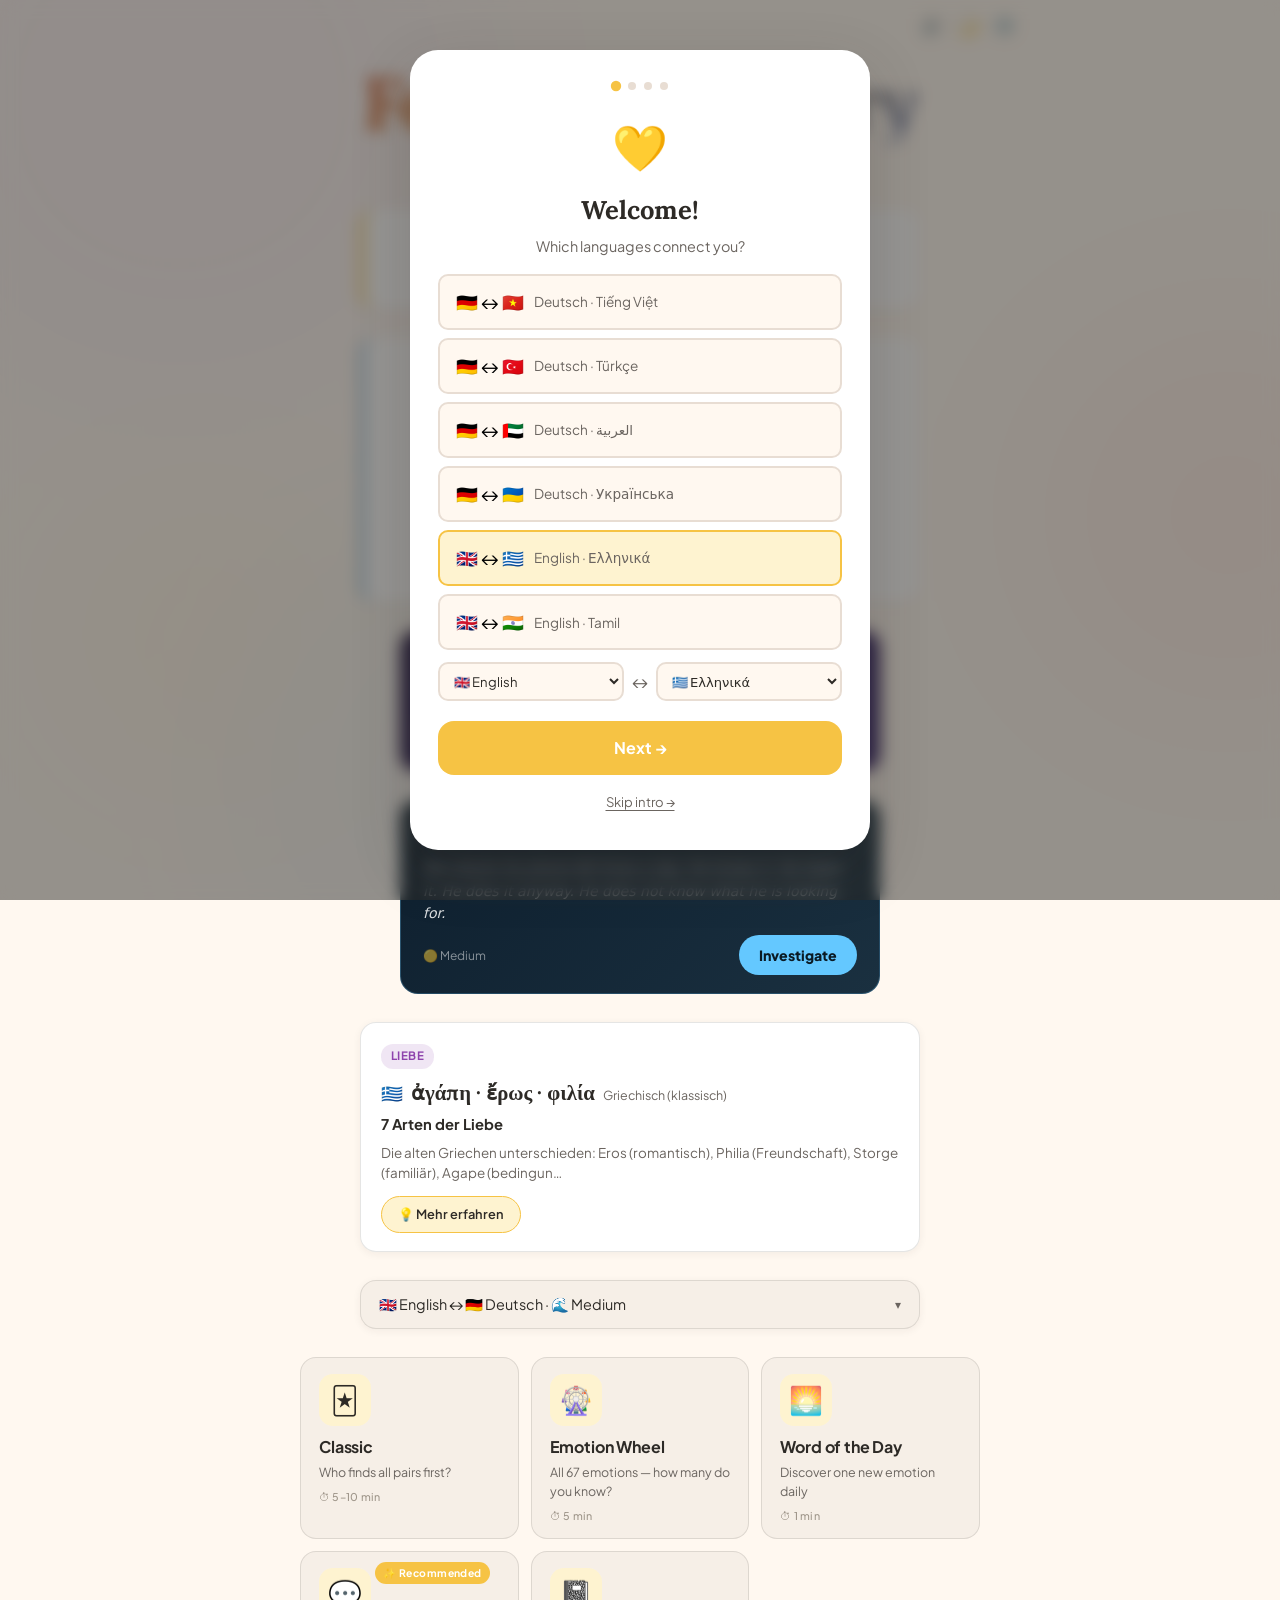
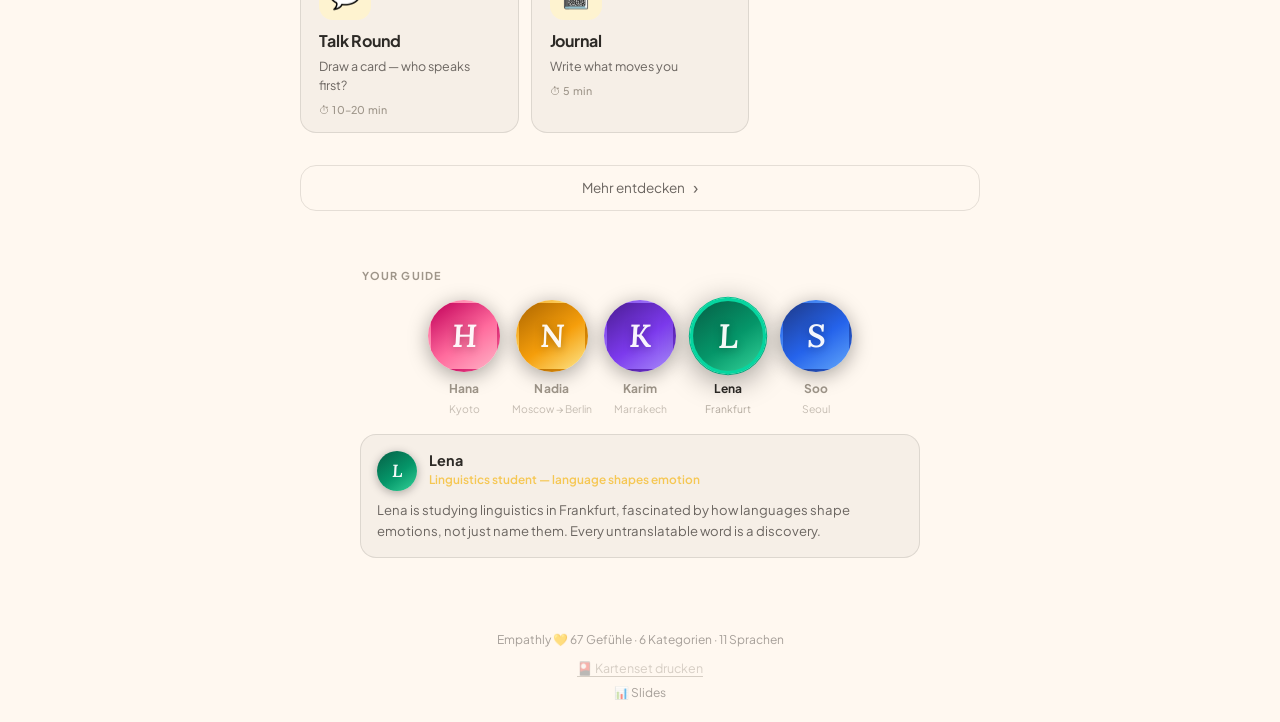
==== commit 01dfe45f: "Fix Railway deploy crash + cultural bridge + defaults - Fix SQLAlchemy duplicate model error: remove" ====
--- a/index.html
+++ b/index.html
@@ -36,12 +36,14 @@
   <header class="header">
     <button class="btn-back" id="btn-back" title="Zurück">← Zurück</button>
     <h1>Empathly</h1>
-    <button class="btn-icon" id="btn-settings" title="Einstellungen">⚙️</button>
-    <button class="btn-icon" id="btn-classroom" title="Präsentationsmodus">📽</button>
-    <button class="btn-icon" id="btn-sound" title="Sound an/aus">🔊</button>
-    <button class="btn-icon" id="btn-dark-mode" title="Dark Mode">🌙</button>
-    <div id="user-profile-display" class="user-profile-display" style="display:none"></div>
     <p class="subtitle">Erkenne, was in dir lebt</p>
+    <div class="header-icons">
+      <div id="user-profile-display" class="user-profile-display" style="display:none"></div>
+      <button class="btn-icon" id="btn-sound" title="Sound an/aus">🔊</button>
+      <button class="btn-icon" id="btn-dark-mode" title="Dark Mode">🌙</button>
+      <button class="btn-icon" id="btn-settings" title="Einstellungen">⚙️</button>
+      <button class="btn-icon" id="btn-classroom" title="Präsentationsmodus" style="display:none">📽</button>
+    </div>
   </header>
 
   <!-- Landing Screen -->
@@ -60,9 +62,6 @@
     <!-- Backend Stats Widget (shown when backend is connected) -->
     <div id="stats-widget" class="stats-widget" style="display:none"></div>
 
-    <!-- Backend Status Indicator -->
-    <div id="backend-status" class="backend-status" title="Backend-Status"></div>
-
     <!-- Emotion Collection Progress Bar -->
     <div id="collection-bar" class="collection-bar" style="display:none"></div>
 
@@ -80,12 +79,6 @@
 
     <!-- Daily Fun Fact Card (populated by JS) -->
     <div id="daily-funfact-card" class="daily-funfact-card" style="display:none"></div>
-
-    <!-- Fun Fact Button (hidden — kept for JS hook) -->
-    <button class="btn-funfact" id="btn-funfact" style="display:none">
-      <span class="btn-funfact-icon">💡</span>
-      <span>Wusstest du?</span>
-    </button>
 
     <!-- Collapsible Settings Bar -->
     <div class="settings-bar" id="settings-bar">
@@ -98,9 +91,9 @@
           <div class="control-group">
             <span id="flag1">🇬🇧</span>
             <select id="lang1">
-              <option value="de" selected>Deutsch</option>
+              <option value="de">Deutsch</option>
               <option value="vi">Tiếng Việt</option>
-              <option value="en">English</option>
+              <option value="en" selected>English</option>
               <option value="tr">Türkçe</option>
               <option value="ar">العربية</option>
               <option value="es">Español</option>
@@ -119,8 +112,8 @@
           <div class="control-group">
             <span id="flag2">🇬🇷</span>
             <select id="lang2">
-              <option value="de">Deutsch</option>
-              <option value="vi" selected>Tiếng Việt</option>
+              <option value="de" selected>Deutsch</option>
+              <option value="vi">Tiếng Việt</option>
               <option value="en">English</option>
               <option value="tr">Türkçe</option>
               <option value="ar">العربية</option>
@@ -229,6 +222,12 @@
           <span class="mode-card-name">Tandem</span>
           <span class="mode-card-desc">Gefühle teilen — über Sprachen und Grenzen hinweg</span>
         </button>
+        <button class="mode-card mode-card-masterclass" data-mode="masterclass">
+          <span class="mode-card-icon">🎓</span>
+          <span class="mode-card-name">Masterclass</span>
+          <span class="mode-card-desc">5 Module · SEL-Curriculum · Zertifikat</span>
+          <span class="mode-card-free-pill">Modul 1–2 kostenlos</span>
+        </button>
       </div>
     </div>
 
@@ -334,6 +333,9 @@
 
     <!-- Needs Map Mode -->
     <section class="needsmap-mode"></section>
+
+    <!-- Masterclass Mode -->
+    <section class="masterclass-mode"></section>
   </div>
 
   <!-- Prompt Overlay -->
@@ -410,6 +412,8 @@
   <script src="js/detective.js"></script>
   <script src="js/ai.js"></script>
   <script src="js/learn.js"></script>
+  <script src="js/masterclass-data.js"></script>
+  <script src="js/masterclass.js"></script>
   <script src="js/game.js"></script>
   <script>
     // Register Service Worker (only over HTTP, not file://)
--- a/css/style.css
+++ b/css/style.css
@@ -133,39 +133,45 @@
 .header {
   width: 100%;
   max-width: 800px;
-  padding: 20px 20px 8px;
-  text-align: center;
-  display: flex;
-  align-items: center;
-  justify-content: center;
-  gap: 10px;
-  flex-wrap: wrap;
+  padding: 14px 20px 8px;
+  display: flex;
+  align-items: center;
+  gap: 8px;
   position: relative;
   z-index: 1;
 }
 .header h1 {
   font-family: var(--font-display);
-  font-size: 1.6rem;
+  font-size: 1.4rem;
   font-weight: 600;
   font-style: italic;
   color: var(--text-soft);
   letter-spacing: -.02em;
-}
-/* Hide header title when landing is visible (landing has its own hero) */
+  flex: 1;
+}
+/* Hide title/subtitle when landing has its own hero */
 body.show-landing .header h1,
 body.show-landing .header .subtitle {
   display: none;
 }
 .header .subtitle {
-  font-size: .88rem;
-  color: var(--text-soft);
-  margin-top: 2px;
-  width: 100%;
-}
-#btn-dark-mode {
-  font-size: 1.2rem;
-  flex-shrink: 0;
-}
+  font-size: .82rem;
+  color: var(--text-muted);
+  margin-top: 1px;
+}
+/* On landing: header is just the icon strip, right-aligned */
+body.show-landing .header {
+  justify-content: flex-end;
+  padding: 10px 20px 4px;
+}
+.header-icons {
+  display: flex;
+  align-items: center;
+  gap: 4px;
+  margin-left: auto;
+}
+body.show-landing .header-icons { margin-left: 0; }
+#btn-dark-mode { font-size: 1rem; }
 
 /* ---------- Back Button ---------- */
 .btn-back {
@@ -343,20 +349,17 @@
   display: flex;
   flex-direction: column;
   align-items: flex-start;
-  gap: 6px;
-  padding: 20px 42px 18px 18px;
+  gap: 4px;
+  padding: 16px 18px 14px;
   background: var(--surface);
   border: 1px solid var(--border);
   border-radius: var(--radius);
-  box-shadow: var(--shadow-card);
-  backdrop-filter: blur(10px);
-  -webkit-backdrop-filter: blur(10px);
   cursor: pointer;
   font: inherit;
   color: var(--text);
   text-align: left;
   position: relative; overflow: hidden;
-  transition: transform .25s cubic-bezier(.4,0,.2,1), box-shadow .25s, border-color .25s;
+  transition: transform .2s, box-shadow .2s, border-color .2s;
 }
 .mode-card::before {
   content: '';
@@ -366,32 +369,24 @@
   transition: opacity .3s;
   pointer-events: none;
 }
-.mode-card::after {
-  content: '›';
-  position: absolute; right: 16px; top: 50%;
-  transform: translateY(-50%);
-  color: var(--text-muted); font-size: 1rem;
-  transition: transform .2s, color .2s;
-}
 .mode-card:hover {
-  transform: translateY(-4px);
+  transform: translateY(-3px);
   border-color: var(--border2);
-  box-shadow: var(--shadow-hover);
+  box-shadow: var(--shadow);
 }
 .mode-card:hover::before { opacity: 1; }
-.mode-card:hover::after  { transform: translateY(-50%) translateX(3px); color: var(--text-soft); }
-.mode-card:active        { transform: translateY(-1px); }
+.mode-card:active { transform: translateY(-1px); }
 
 .mode-card-icon {
-  width: 44px; height: 44px;
+  width: 38px; height: 38px;
   background: var(--icon-bg, var(--surface2));
   border-radius: var(--radius-sm);
   display: flex; align-items: center; justify-content: center;
-  font-size: 1.35rem; line-height: 1;
-  margin-bottom: 10px;
-  transition: transform .25s;
-}
-.mode-card:hover .mode-card-icon { transform: scale(1.08); }
+  font-size: 1.2rem; line-height: 1;
+  margin-bottom: 8px;
+  transition: transform .2s;
+}
+.mode-card:hover .mode-card-icon { transform: scale(1.1); }
 
 .mode-card-name {
   font-weight: 700;
@@ -540,20 +535,21 @@
   border-radius: 4px;
 }
 .btn-icon {
-  width: 36px;
-  height: 36px;
+  width: 32px;
+  height: 32px;
   border-radius: 50%;
   display: flex;
   align-items: center;
   justify-content: center;
   border: none;
-  background: var(--accent-light);
+  background: var(--surface);
   cursor: pointer;
-  font-size: 1rem;
-  transition: var(--transition);
+  font-size: .95rem;
+  transition: background .2s, transform .15s;
   flex-shrink: 0;
-}
-.btn-icon:hover { background: var(--accent); }
+  opacity: .75;
+}
+.btn-icon:hover { background: var(--surface2); opacity: 1; transform: scale(1.08); }
 
 /* ---------- Stats Bar ---------- */
 .stats {
@@ -1776,6 +1772,10 @@
   .mode-group-cards {
     grid-template-columns: 1fr;
   }
+  .mode-grid-primary,
+  .more-modes-grid {
+    grid-template-columns: 1fr;
+  }
   .mode-card {
     flex-direction: row;
     padding: 16px;
@@ -4187,50 +4187,140 @@
 
 /* ---- Persona Picker ---- */
 .persona-picker {
-  width: 100%; max-width: 600px;
-  margin: 24px auto 0;
-}
-.persona-picker-header {
-  display: flex; align-items: center; justify-content: space-between;
-  margin-bottom: 10px; padding: 0 2px;
+  width: 100%;
+  max-width: 560px;
+  margin: 28px auto 0;
 }
 .persona-section-title {
-  font-size: .78rem; font-weight: 700; letter-spacing: .06em;
-  text-transform: uppercase; color: var(--text-muted);
-}
-.persona-hint {
-  font-size: .76rem; color: var(--text-muted);
+  font-size: .68rem;
+  font-weight: 700;
+  letter-spacing: .1em;
+  text-transform: uppercase;
+  color: var(--text-muted);
+  margin-bottom: 16px;
+  padding: 0 2px;
+  display: block;
 }
 .persona-cards-row {
-  display: flex; gap: 8px; overflow-x: auto; padding-bottom: 4px;
-  scrollbar-width: none;
-}
-.persona-cards-row::-webkit-scrollbar { display: none; }
+  display: flex;
+  gap: 8px;
+  justify-content: center;
+  flex-wrap: wrap;
+}
 .persona-card {
-  display: flex; flex-direction: column; align-items: center;
-  gap: 4px; padding: 10px 14px; border-radius: 14px;
-  border: 2px solid transparent; cursor: pointer; white-space: nowrap;
-  background: var(--bg-card); transition: all .2s;
-  box-shadow: var(--shadow-card); flex-shrink: 0;
-}
-.persona-card:hover { transform: translateY(-2px); box-shadow: var(--shadow); }
-.persona-card.active {
+  display: flex;
+  flex-direction: column;
+  align-items: center;
+  gap: 7px;
+  padding: 0;
+  background: none;
+  border: none;
+  cursor: pointer;
+  font: inherit;
+  color: var(--text);
+  width: 80px;
+  transition: transform .2s var(--easing-spring, ease);
+}
+.persona-card:hover { transform: translateY(-4px); }
+.persona-face {
+  width: 72px;
+  height: 72px;
+  border-radius: 50%;
+  display: flex;
+  align-items: center;
+  justify-content: center;
+  border: 3px solid transparent;
+  box-shadow: 0 4px 20px rgba(0,0,0,.35);
+  transition: border-color .25s, box-shadow .25s, transform .2s var(--easing-spring, ease);
+  flex-shrink: 0;
+  position: relative;
+  overflow: hidden;
+}
+.persona-face::after {
+  content: '';
+  position: absolute; inset: 0;
+  background: rgba(255,255,255,.08);
+  border-radius: 50%;
+  opacity: 0;
+  transition: opacity .2s;
+}
+.persona-card:hover .persona-face::after { opacity: 1; }
+.persona-card.active .persona-face {
   border-color: var(--pc, var(--accent));
-  background: var(--pg, var(--bg-card));
-}
-.persona-avatar { font-size: 1.5rem; line-height: 1; }
-.persona-name { font-size: .8rem; font-weight: 700; color: var(--text); }
-.persona-lang-label { font-size: .68rem; color: var(--text-muted); }
+  box-shadow: 0 6px 28px rgba(0,0,0,.4), 0 0 0 1px var(--pc, var(--accent));
+  transform: scale(1.06);
+}
+.persona-initial {
+  font-family: var(--font-display);
+  font-size: 2rem;
+  font-weight: 600;
+  font-style: italic;
+  color: rgba(255,255,255,.95);
+  text-shadow: 0 2px 8px rgba(0,0,0,.3);
+  line-height: 1;
+  user-select: none;
+  position: relative; z-index: 1;
+}
+.persona-name {
+  font-size: .75rem;
+  font-weight: 700;
+  color: var(--text-muted);
+  letter-spacing: .02em;
+  transition: color .2s;
+}
+.persona-origin {
+  font-size: .65rem;
+  color: var(--text-muted);
+  opacity: .6;
+  margin-top: -4px;
+}
+.persona-card.active .persona-name { color: var(--text); }
+.persona-card.active .persona-origin { opacity: .8; }
+
 .persona-bio-box {
-  display: flex; flex-direction: column; gap: 4px;
-  padding: 12px 14px; border-radius: 12px;
-  background: var(--bg-card); border: 1px solid var(--border);
-  margin-top: 8px;
-}
-.persona-bio-name { font-size: .88rem; font-weight: 700; color: var(--text); }
-.persona-bio-text { font-size: .82rem; color: var(--text-muted); line-height: 1.5; }
-.persona-bio-specialty {
-  font-size: .72rem; color: var(--accent); font-style: italic; margin-top: 2px;
+  margin-top: 16px;
+  padding: 16px;
+  border-radius: 16px;
+  background: var(--surface);
+  border: 1px solid var(--border);
+  display: flex;
+  flex-direction: column;
+  gap: 8px;
+}
+.persona-bio-header {
+  display: flex;
+  align-items: center;
+  gap: 12px;
+}
+.persona-bio-avatar {
+  width: 40px; height: 40px;
+  border-radius: 50%;
+  display: flex; align-items: center; justify-content: center;
+  font-family: var(--font-display);
+  font-size: 1.1rem; font-weight: 600; font-style: italic;
+  color: rgba(255,255,255,.95);
+  flex-shrink: 0;
+  box-shadow: 0 2px 10px rgba(0,0,0,.3);
+}
+.persona-bio-name {
+  font-size: .9rem;
+  font-weight: 700;
+  color: var(--text);
+  display: block;
+  line-height: 1.2;
+}
+.persona-bio-tagline {
+  font-size: .74rem;
+  color: var(--accent);
+  font-weight: 600;
+  display: block;
+  margin-top: 2px;
+  opacity: .9;
+}
+.persona-bio-text {
+  font-size: .82rem;
+  color: var(--text-soft);
+  line-height: 1.6;
 }
 
 /* ---- Tandem Overlay ---- */
@@ -4961,8 +5051,415 @@
   to { opacity: 1; transform: translateX(-50%) translateY(0); }
 }
 
-/* ---- Detective mode section visibility ---- */
+/* ---- Detective / Needsmap / Masterclass section visibility ---- */
 .detective-mode.active,
-.needsmap-mode.active {
+.needsmap-mode.active,
+.masterclass-mode.active {
   display: block;
 }
+
+/* ================================================================
+   MASTERCLASS MODE
+   ================================================================ */
+
+/* Mode card pill */
+.mode-card-free-pill {
+  display: inline-block;
+  margin-top: 4px;
+  padding: 2px 8px;
+  background: linear-gradient(135deg, #4caf50, #2e7d32);
+  color: #fff;
+  border-radius: 10px;
+  font-size: .68rem;
+  font-weight: 700;
+  letter-spacing: .03em;
+}
+
+/* Container */
+.mc-container {
+  max-width: 760px;
+  margin: 0 auto;
+  padding: 1.5rem 1rem 4rem;
+  color: var(--text, #e8e0d5);
+  font-family: inherit;
+}
+
+/* Header */
+.mc-header {
+  text-align: center;
+  margin-bottom: 2rem;
+}
+.mc-main-title {
+  font-size: 2rem;
+  font-weight: 800;
+  margin: 0 0 .4rem;
+  background: linear-gradient(135deg, #f5a623, #e91e8c);
+  -webkit-background-clip: text;
+  -webkit-text-fill-color: transparent;
+  background-clip: text;
+}
+.mc-main-sub {
+  font-size: 1rem;
+  opacity: .75;
+  margin: 0 0 .6rem;
+}
+.mc-tier-note {
+  font-size: .8rem;
+  opacity: .55;
+}
+
+/* Badges row */
+.mc-badges-row {
+  display: flex;
+  gap: .6rem;
+  justify-content: center;
+  flex-wrap: wrap;
+  margin-bottom: 2rem;
+}
+.mc-badge {
+  display: flex;
+  flex-direction: column;
+  align-items: center;
+  gap: 2px;
+  padding: .5rem .7rem;
+  background: rgba(255,255,255,.06);
+  border: 1px solid rgba(255,255,255,.1);
+  border-radius: 12px;
+  font-size: .72rem;
+  opacity: .5;
+  transition: opacity .2s, border-color .2s;
+  cursor: default;
+  min-width: 64px;
+}
+.mc-badge.earned {
+  opacity: 1;
+  border-color: #f5a623;
+  background: rgba(245,166,35,.1);
+}
+.mc-badge-icon { font-size: 1.4rem; }
+.mc-badge-label { font-size: .65rem; font-weight: 600; text-align: center; }
+
+/* Module list */
+.mc-modules-list {
+  display: flex;
+  flex-direction: column;
+  gap: 1rem;
+}
+.mc-module-card {
+  background: rgba(255,255,255,.05);
+  border: 1px solid rgba(255,255,255,.1);
+  border-radius: 14px;
+  padding: 1.1rem 1.2rem;
+  transition: border-color .2s, background .2s;
+}
+.mc-module-card:hover {
+  border-color: rgba(255,255,255,.2);
+  background: rgba(255,255,255,.07);
+}
+.mc-module-top {
+  display: flex;
+  align-items: flex-start;
+  gap: 1rem;
+  margin-bottom: .6rem;
+}
+.mc-module-icon { font-size: 1.8rem; flex-shrink: 0; }
+.mc-module-info { flex: 1; }
+.mc-module-title { font-size: 1rem; font-weight: 700; margin: 0 0 .2rem; }
+.mc-module-sub { font-size: .82rem; opacity: .65; margin: 0; }
+
+.mc-free-pill, .mc-pro-pill, .mc-done-pill {
+  display: inline-block;
+  padding: 2px 9px;
+  border-radius: 10px;
+  font-size: .68rem;
+  font-weight: 700;
+}
+.mc-free-pill { background: rgba(76,175,80,.2); color: #81c784; border: 1px solid #4caf50; }
+.mc-pro-pill { background: rgba(245,166,35,.15); color: #f5a623; border: 1px solid #f5a623; }
+.mc-done-pill { background: rgba(100,221,100,.15); color: #64dd17; border: 1px solid #64dd17; }
+
+.mc-progress-bar-wrap {
+  height: 5px;
+  background: rgba(255,255,255,.1);
+  border-radius: 3px;
+  overflow: hidden;
+  margin-bottom: .8rem;
+}
+.mc-progress-bar {
+  height: 100%;
+  background: linear-gradient(90deg, #f5a623, #e91e8c);
+  border-radius: 3px;
+  transition: width .4s ease;
+}
+.mc-module-footer { display: flex; gap: .6rem; flex-wrap: wrap; }
+
+/* Buttons */
+.mc-btn {
+  padding: .5rem 1.1rem;
+  border: none;
+  border-radius: 8px;
+  font-size: .85rem;
+  font-weight: 600;
+  cursor: pointer;
+  transition: opacity .15s, transform .1s;
+}
+.mc-btn:hover { opacity: .88; transform: translateY(-1px); }
+.mc-btn:active { transform: translateY(0); }
+.mc-btn-primary { background: linear-gradient(135deg, #f5a623, #e91e8c); color: #fff; }
+.mc-btn-secondary { background: rgba(255,255,255,.12); color: inherit; }
+.mc-btn-outline { background: transparent; border: 1px solid rgba(255,255,255,.3); color: inherit; }
+.mc-btn-locked { background: rgba(255,255,255,.06); color: rgba(255,255,255,.35); cursor: not-allowed; }
+.mc-btn-locked:hover { opacity: 1; transform: none; }
+.mc-btn-back { background: rgba(255,255,255,.08); color: inherit; }
+.mc-btn-cert { background: linear-gradient(135deg, #ffd700, #ff9800); color: #1a1210; font-weight: 800; }
+.mc-btn-dl { background: rgba(255,255,255,.12); color: inherit; }
+
+/* Lesson container */
+.mc-lesson-container {
+  max-width: 680px;
+  margin: 0 auto;
+  padding: 1rem 0 3rem;
+}
+.mc-lesson-header {
+  margin-bottom: 1.5rem;
+}
+.mc-lesson-header h2 {
+  font-size: 1.4rem;
+  font-weight: 800;
+  margin: .4rem 0 .3rem;
+}
+.mc-lesson-header p {
+  font-size: .9rem;
+  opacity: .65;
+  margin: 0;
+}
+.mc-lesson-content {
+  display: flex;
+  flex-direction: column;
+  gap: 1.2rem;
+  margin-bottom: 2rem;
+}
+
+/* Content blocks */
+.mc-block { border-radius: 12px; padding: 1.1rem 1.2rem; }
+.mc-block-hook {
+  background: linear-gradient(135deg, rgba(245,166,35,.12), rgba(233,30,140,.1));
+  border-left: 3px solid #f5a623;
+  font-size: 1.05rem;
+  font-style: italic;
+}
+.mc-block-science {
+  background: rgba(100,149,237,.1);
+  border-left: 3px solid cornflowerblue;
+}
+.mc-block-framework {
+  background: rgba(100,200,100,.08);
+  border-left: 3px solid #4caf50;
+}
+.mc-block-fact {
+  background: rgba(255,255,255,.05);
+  border: 1px solid rgba(255,255,255,.1);
+}
+.mc-block-reflection {
+  background: rgba(233,30,140,.08);
+  border-left: 3px solid #e91e8c;
+}
+.mc-block-exercise {
+  background: rgba(255,152,0,.08);
+  border-left: 3px solid #ff9800;
+}
+.mc-block-intro, .mc-block-closing {
+  background: rgba(255,255,255,.04);
+  border-radius: 10px;
+}
+.mc-block-tools ul,
+.mc-block-categories ul { list-style: none; padding: 0; margin: .5rem 0 0; }
+.mc-block-tools li,
+.mc-block-categories li { padding: .25rem 0; display: flex; align-items: baseline; gap: .4rem; }
+.mc-block-title {
+  font-size: .75rem;
+  text-transform: uppercase;
+  letter-spacing: .08em;
+  opacity: .55;
+  margin: 0 0 .5rem;
+  font-weight: 700;
+}
+.mc-block-text { font-size: .95rem; line-height: 1.65; margin: 0; }
+.mc-block-text + .mc-block-text { margin-top: .5rem; }
+
+/* Untranslatable emotion cards */
+.mc-block-untranslatables {
+  background: rgba(255,255,255,.04);
+  border: 1px solid rgba(255,255,255,.1);
+}
+.mc-untranslatable-grid {
+  display: grid;
+  grid-template-columns: repeat(auto-fill, minmax(180px, 1fr));
+  gap: .7rem;
+  margin-top: .7rem;
+}
+.mc-ut-card {
+  background: rgba(255,255,255,.06);
+  border-radius: 10px;
+  padding: .7rem .8rem;
+  border: 1px solid rgba(255,255,255,.08);
+}
+.mc-ut-emoji { font-size: 1.5rem; }
+.mc-ut-word { font-weight: 700; font-size: .9rem; margin: .2rem 0 .1rem; }
+.mc-ut-lang { font-size: .7rem; opacity: .5; }
+.mc-ut-desc { font-size: .8rem; opacity: .75; margin: .2rem 0 0; }
+
+/* Quiz */
+.mc-quiz-container { max-width: 640px; margin: 0 auto; }
+.mc-quiz-q { margin-bottom: 1.5rem; }
+.mc-quiz-q p { font-size: 1rem; font-weight: 600; margin: 0 0 .8rem; }
+.mc-quiz-options { display: flex; flex-direction: column; gap: .5rem; }
+.mc-quiz-opt {
+  padding: .7rem 1rem;
+  background: rgba(255,255,255,.07);
+  border: 1px solid rgba(255,255,255,.12);
+  border-radius: 9px;
+  cursor: pointer;
+  font-size: .9rem;
+  text-align: left;
+  color: inherit;
+  transition: background .15s, border-color .15s;
+}
+.mc-quiz-opt:hover { background: rgba(255,255,255,.13); border-color: rgba(255,255,255,.25); }
+.mc-quiz-opt.correct { background: rgba(76,175,80,.2); border-color: #4caf50; }
+.mc-quiz-opt.wrong { background: rgba(244,67,54,.2); border-color: #f44336; }
+.mc-quiz-opt:disabled { cursor: default; }
+.mc-quiz-feedback { margin-top: .5rem; font-size: .85rem; padding: .4rem .6rem; border-radius: 6px; }
+.mc-quiz-feedback.ok { color: #81c784; }
+.mc-quiz-feedback.no { color: #ef9a9a; }
+.mc-quiz-score {
+  text-align: center;
+  padding: 1.5rem;
+  background: rgba(255,255,255,.05);
+  border-radius: 14px;
+}
+.mc-quiz-score h3 { font-size: 1.3rem; margin: 0 0 .5rem; }
+.mc-quiz-score p { opacity: .7; margin: 0 0 1rem; }
+
+/* Certificate section */
+.mc-cert-section {
+  text-align: center;
+  padding: 2rem 1rem;
+  background: linear-gradient(135deg, rgba(245,166,35,.08), rgba(233,30,140,.06));
+  border: 1px solid rgba(245,166,35,.3);
+  border-radius: 16px;
+  margin-top: 2rem;
+}
+.mc-cert-section h3 { font-size: 1.3rem; margin: 0 0 .5rem; }
+.mc-cert-section p { opacity: .7; margin: 0 0 1.2rem; font-size: .9rem; }
+.mc-cert-actions { display: flex; gap: .8rem; justify-content: center; flex-wrap: wrap; }
+.mc-cert-issued {
+  background: rgba(100,221,23,.06);
+  border: 1px solid rgba(100,221,23,.3);
+  border-radius: 12px;
+  padding: 1.2rem;
+  margin-top: 1rem;
+  font-size: .85rem;
+}
+.mc-cert-uuid { font-family: monospace; font-size: .78rem; opacity: .6; margin: .3rem 0 0; }
+
+/* Teacher dashboard */
+.mc-dashboard { max-width: 680px; margin: 0 auto; }
+.mc-dash-tabs { display: flex; gap: .5rem; margin-bottom: 1.5rem; flex-wrap: wrap; }
+.mc-dash-tab {
+  padding: .5rem 1rem;
+  background: rgba(255,255,255,.07);
+  border: 1px solid rgba(255,255,255,.12);
+  border-radius: 8px;
+  font-size: .85rem;
+  cursor: pointer;
+  color: inherit;
+  transition: background .15s;
+}
+.mc-dash-tab.active { background: rgba(245,166,35,.2); border-color: #f5a623; color: #f5a623; font-weight: 700; }
+.mc-dash-section { display: none; }
+.mc-dash-section.active { display: block; }
+.mc-dash-section h3 { font-size: 1.1rem; font-weight: 700; margin: 0 0 1rem; }
+.mc-class-code-display {
+  font-size: 2.5rem;
+  font-weight: 900;
+  letter-spacing: .15em;
+  color: #f5a623;
+  text-align: center;
+  margin: 1rem 0;
+  padding: 1rem;
+  background: rgba(245,166,35,.08);
+  border: 1px dashed rgba(245,166,35,.4);
+  border-radius: 10px;
+}
+
+/* Student table */
+.mc-student-table {
+  width: 100%;
+  border-collapse: collapse;
+  font-size: .85rem;
+  margin-top: .8rem;
+}
+.mc-student-table th {
+  text-align: left;
+  padding: .5rem .7rem;
+  border-bottom: 1px solid rgba(255,255,255,.12);
+  opacity: .55;
+  font-weight: 600;
+}
+.mc-student-table td {
+  padding: .5rem .7rem;
+  border-bottom: 1px solid rgba(255,255,255,.06);
+}
+
+/* Pricing grid */
+.mc-pricing-grid {
+  display: grid;
+  grid-template-columns: repeat(auto-fit, minmax(180px, 1fr));
+  gap: 1rem;
+  margin: 1.2rem 0;
+}
+.mc-pricing-card {
+  background: rgba(255,255,255,.05);
+  border: 1px solid rgba(255,255,255,.12);
+  border-radius: 14px;
+  padding: 1.2rem 1rem;
+  text-align: center;
+}
+.mc-pricing-card.featured {
+  border-color: #f5a623;
+  background: rgba(245,166,35,.07);
+}
+.mc-pricing-card h4 { font-size: 1rem; font-weight: 700; margin: 0 0 .3rem; }
+.mc-pricing-price { font-size: 1.5rem; font-weight: 900; color: #f5a623; margin: .3rem 0; }
+.mc-pricing-card ul { list-style: none; padding: 0; margin: .6rem 0 0; font-size: .8rem; opacity: .75; text-align: left; }
+.mc-pricing-card li { padding: .2rem 0; }
+.mc-pricing-card li::before { content: '✓ '; color: #4caf50; }
+
+/* Lesson list */
+.mc-lesson-list { display: flex; flex-direction: column; gap: .6rem; margin: 1rem 0 1.5rem; }
+.mc-lesson-item {
+  display: flex;
+  align-items: center;
+  gap: .8rem;
+  padding: .7rem .9rem;
+  background: rgba(255,255,255,.05);
+  border: 1px solid rgba(255,255,255,.1);
+  border-radius: 10px;
+  cursor: pointer;
+  transition: background .15s;
+}
+.mc-lesson-item:hover { background: rgba(255,255,255,.09); }
+.mc-lesson-item.done { border-color: rgba(100,221,23,.3); }
+.mc-lesson-item.locked { opacity: .45; cursor: not-allowed; }
+.mc-lesson-num { font-size: .75rem; font-weight: 700; opacity: .5; min-width: 20px; }
+.mc-lesson-name { flex: 1; font-size: .9rem; font-weight: 600; }
+.mc-lesson-status { font-size: .8rem; }
+
+/* Responsive */
+@media (max-width: 480px) {
+  .mc-main-title { font-size: 1.5rem; }
+  .mc-untranslatable-grid { grid-template-columns: 1fr 1fr; }
+  .mc-pricing-grid { grid-template-columns: 1fr; }
+  .mc-class-code-display { font-size: 1.8rem; }
+}
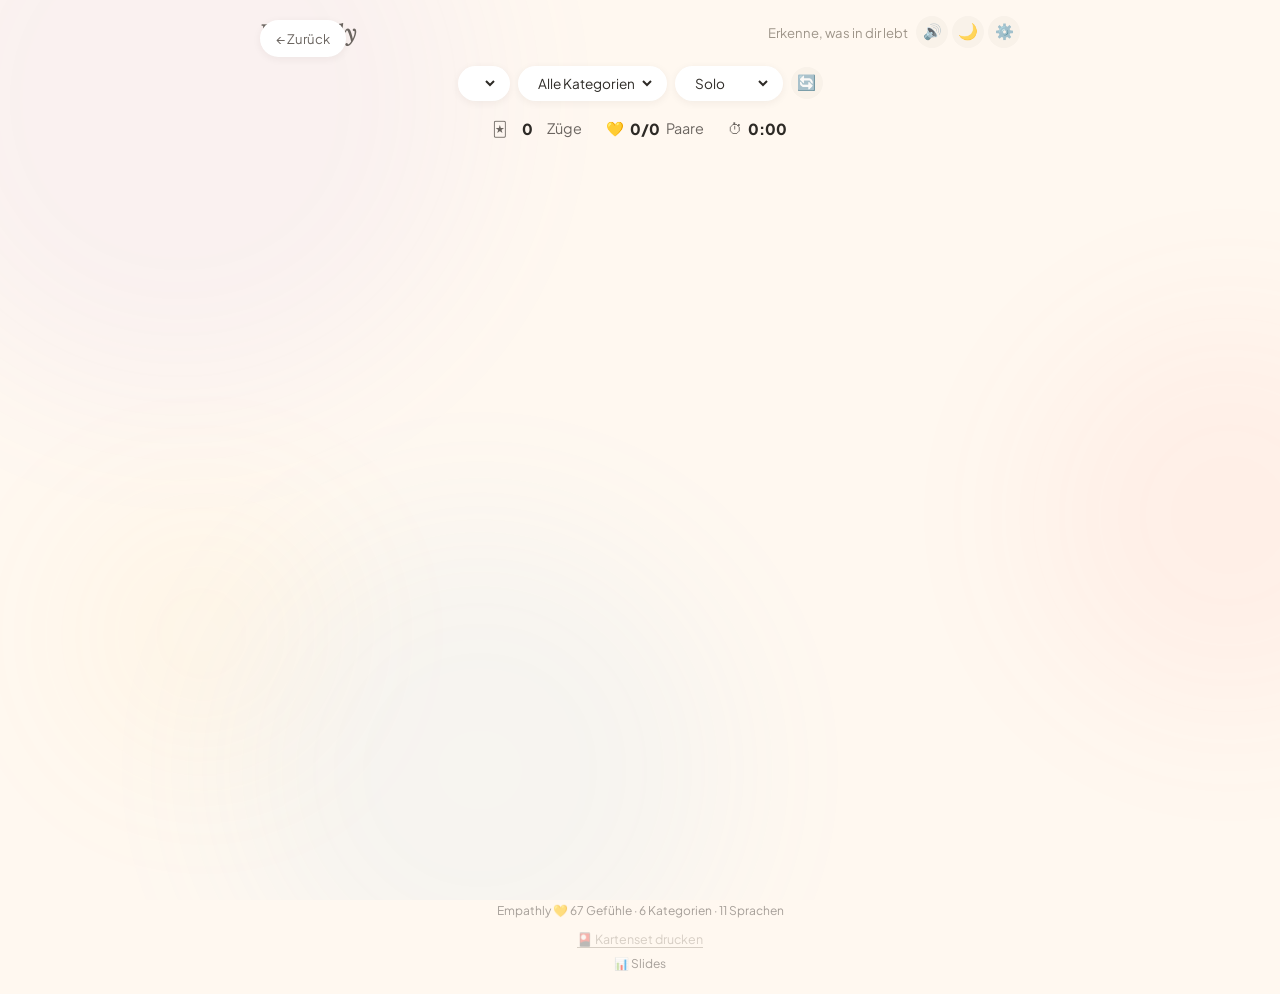
==== commit 54410571: "Phase 1+2: 3-step check-in ritual, emotion portrait, landing redesign Check-in (Phase 1): - Replace " ====
--- a/index.html
+++ b/index.html
@@ -50,37 +50,13 @@
   <section class="landing-screen" id="landing-screen">
     <div class="landing-hero">
       <h2 class="landing-title">Empathly</h2>
-      <p class="landing-subtitle">Kenne dich. Fühl dich. Verbinde dich.</p>
-    </div>
-
-    <!-- Streak / returning user card -->
+      <p class="landing-subtitle">Know yourself. Feel yourself. Connect.</p>
+    </div>
+
+    <!-- Streak / returning user card (shown above grid for returning users) -->
     <div id="streak-card" class="streak-card" style="display:none"></div>
 
-    <!-- Weekly AI recap (shown after 3+ journal entries) -->
-    <div id="weekly-recap-card" class="weekly-recap-card" style="display:none"></div>
-
-    <!-- Backend Stats Widget (shown when backend is connected) -->
-    <div id="stats-widget" class="stats-widget" style="display:none"></div>
-
-    <!-- Emotion Collection Progress Bar -->
-    <div id="collection-bar" class="collection-bar" style="display:none"></div>
-
-    <!-- Favorites Section -->
-    <div id="favorites-section" class="favorites-section" style="display:none"></div>
-
-    <!-- Today's Emotion Card (populated by JS) -->
-    <div id="todays-emotion-card" class="todays-emotion-card" style="display:none"></div>
-
-    <!-- Daily Challenge Card (populated by JS) -->
-    <div id="daily-challenge-card" class="daily-challenge-card" style="display:none"></div>
-
-    <!-- Daily Detective Card (populated by JS) -->
-    <div id="daily-detective-card" class="daily-detective-card" style="display:none"></div>
-
-    <!-- Daily Fun Fact Card (populated by JS) -->
-    <div id="daily-funfact-card" class="daily-funfact-card" style="display:none"></div>
-
-    <!-- Collapsible Settings Bar -->
+    <!-- Collapsible Settings Bar (for classic/card modes) -->
     <div class="settings-bar" id="settings-bar">
       <button class="settings-bar-summary" id="settings-bar-toggle">
         <span id="settings-summary-text">🇩🇪 Deutsch ↔ 🇻🇳 Tiếng Việt · 🌊 Mittel</span>
@@ -153,74 +129,74 @@
 
     <!-- Mode Grid — 5 primary modes -->
     <div class="mode-grid-primary">
-      <button class="mode-card" data-mode="classic">
-        <span class="mode-card-icon">🃏</span>
-        <span class="mode-card-name">Klassisch</span>
-        <span class="mode-card-desc">Lass Gefühle zusammenfinden — und beim Öffnen ankommen</span>
-      </button>
-      <button class="mode-card" data-mode="wheel">
-        <span class="mode-card-icon">🎡</span>
-        <span class="mode-card-name">Emotions-Rad</span>
-        <span class="mode-card-desc">Wo bist du gerade — in dir selbst?</span>
+      <button class="mode-card" data-mode="checkin">
+        <span class="mode-card-icon">🌿</span>
+        <span class="mode-card-name">Check-in</span>
+        <span class="mode-card-desc">Pause. What's alive in you right now?</span>
       </button>
       <button class="mode-card" data-mode="wotd">
         <span class="mode-card-icon">🌅</span>
-        <span class="mode-card-name">Gefühl des Tages</span>
-        <span class="mode-card-desc">Ein Gefühl wartet heute auf dich</span>
+        <span class="mode-card-name">Word of the Day</span>
+        <span class="mode-card-desc">One feeling is waiting for you today</span>
       </button>
       <button class="mode-card" data-mode="talk">
         <span class="mode-card-icon">💬</span>
-        <span class="mode-card-name">Gesprächsrunde</span>
-        <span class="mode-card-desc">Eine Karte — ein ehrlicher Moment mit dir selbst</span>
+        <span class="mode-card-name">Talk Round</span>
+        <span class="mode-card-desc">One card — one honest moment with yourself</span>
       </button>
       <button class="mode-card" data-mode="journal">
         <span class="mode-card-icon">📓</span>
         <span class="mode-card-name">Journal</span>
-        <span class="mode-card-desc">Schreib, was dein Herz kennt und noch nicht benennt</span>
+        <span class="mode-card-desc">Write what your heart knows but hasn't named yet</span>
+      </button>
+      <button class="mode-card" data-mode="classic">
+        <span class="mode-card-icon">🃏</span>
+        <span class="mode-card-name">Classic</span>
+        <span class="mode-card-desc">Let feelings find each other — and settle in</span>
       </button>
     </div>
 
     <!-- More modes — collapsed by default -->
     <div class="more-modes-section">
       <button class="more-modes-toggle" id="btn-more-modes" aria-expanded="false">
-        <span class="more-modes-label">Mehr entdecken</span>
+        <span class="more-modes-label">Explore more</span>
         <span class="more-modes-arrow">›</span>
       </button>
       <div class="more-modes-grid" id="more-modes-grid" hidden>
         <button class="mode-card" data-mode="story">
           <span class="mode-card-icon">📖</span>
-          <span class="mode-card-name">Geschichten</span>
-          <span class="mode-card-desc">Drei Gefühle finden einen Weg — durch dich</span>
-        </button>
-        <button class="mode-card" data-mode="checkin">
-          <span class="mode-card-icon">🌿</span>
-          <span class="mode-card-name">Check-in</span>
-          <span class="mode-card-desc">Halte inne. Was lebt gerade in dir?</span>
+          <span class="mode-card-name">Stories</span>
+          <span class="mode-card-desc">Three feelings find a path — through you</span>
+        </button>
+        <button class="mode-card" data-mode="wheel">
+          <span class="mode-card-icon">🎡</span>
+          <span class="mode-card-name">Emotions Wheel</span>
+          <span class="mode-card-desc">Where are you — inside yourself?</span>
         </button>
         <button class="mode-card" data-mode="ask">
           <span class="mode-card-icon">✨</span>
-          <span class="mode-card-name">Innere Stimme</span>
-          <span class="mode-card-desc">Bring mit, was dich trägt oder bewegt</span>
+          <span class="mode-card-name">Inner Voice</span>
+          <span class="mode-card-desc">Bring what's carrying you or moving you</span>
         </button>
         <button class="mode-card" data-mode="detective">
           <span class="mode-card-icon">🔍</span>
-          <span class="mode-card-name">Gefühls-Detektiv</span>
-          <span class="mode-card-desc">Was liegt noch tiefer darunter?</span>
+          <span class="mode-card-name">Emotion Detective</span>
+          <span class="mode-card-desc">What's hiding deeper underneath?</span>
         </button>
         <button class="mode-card" data-mode="needsmap">
           <span class="mode-card-icon">🗺️</span>
-          <span class="mode-card-name">Bedürfnis-Karte</span>
-          <span class="mode-card-desc">Was braucht deine Seele gerade?</span>
+          <span class="mode-card-name">Needs Map</span>
+          <span class="mode-card-desc">What does your soul need right now?</span>
         </button>
         <button class="mode-card" data-mode="learn">
           <span class="mode-card-icon">🌱</span>
-          <span class="mode-card-name">Innere Sprache</span>
-          <span class="mode-card-desc">Dem Innenleben Worte geben</span>
+          <span class="mode-card-name">Inner Language</span>
+          <span class="mode-card-desc">Finding words for what lives inside</span>
         </button>
         <button class="mode-card" data-mode="tandem">
           <span class="mode-card-icon">🌍</span>
           <span class="mode-card-name">Tandem</span>
-          <span class="mode-card-desc">Gefühle teilen — über Sprachen und Grenzen hinweg</span>
+          <span class="mode-card-desc">Share feelings — across languages and borders</span>
         </button>
         <button class="mode-card mode-card-masterclass" data-mode="masterclass">
           <span class="mode-card-icon">🎓</span>
@@ -233,6 +209,20 @@
 
     <!-- Persona Picker -->
     <div id="persona-picker" class="persona-picker"></div>
+
+    <!-- Emotion Portrait — appears after 2+ check-ins, below the action grid -->
+    <div id="weekly-recap-card" class="weekly-recap-card" style="display:none"></div>
+
+    <!-- Secondary / discovery cards — shown progressively -->
+    <div id="todays-emotion-card" class="todays-emotion-card" style="display:none"></div>
+    <div id="daily-funfact-card" class="daily-funfact-card" style="display:none"></div>
+
+    <!-- Rarely-needed cards — hidden until meaningful data exists -->
+    <div id="stats-widget" class="stats-widget" style="display:none"></div>
+    <div id="collection-bar" class="collection-bar" style="display:none"></div>
+    <div id="favorites-section" class="favorites-section" style="display:none"></div>
+    <div id="daily-challenge-card" class="daily-challenge-card" style="display:none"></div>
+    <div id="daily-detective-card" class="daily-detective-card" style="display:none"></div>
 
   </section>
 
--- a/css/style.css
+++ b/css/style.css
@@ -3414,8 +3414,11 @@
 /* ---------- Weekly recap card ---------- */
 .weekly-recap-card {
   width: 100%; max-width: 560px;
-  background: var(--bg-card); border-radius: var(--radius);
-  box-shadow: var(--shadow-card); padding: 14px 18px;
+  /* portrait-inner provides its own card styling; keep container transparent */
+  background: transparent;
+  border-radius: 0;
+  box-shadow: none;
+  padding: 0;
 }
 .recap-inner { display: flex; flex-direction: column; gap: 8px; }
 .recap-label { font-size: .78rem; font-weight: 700; text-transform: uppercase; letter-spacing: .05em; color: var(--text-soft); }
@@ -5463,3 +5466,391 @@
   .mc-pricing-grid { grid-template-columns: 1fr; }
   .mc-class-code-display { font-size: 1.8rem; }
 }
+
+/* ═══════════════════════════════════════════════════════════════
+   CHECK-IN RITUAL — 3-step flow
+   ═══════════════════════════════════════════════════════════════ */
+
+.ci-flow {
+  display: flex;
+  flex-direction: column;
+  align-items: center;
+  gap: 20px;
+  width: 100%;
+  max-width: 480px;
+  margin: 0 auto;
+  padding: 0 4px 32px;
+}
+
+/* Step progress dots */
+.ci-steps {
+  display: flex;
+  gap: 8px;
+  align-items: center;
+}
+.ci-step-dot {
+  width: 8px; height: 8px;
+  border-radius: 50%;
+  background: var(--card-back);
+  transition: background .25s, transform .25s;
+}
+.ci-step-dot.active {
+  background: var(--accent);
+  transform: scale(1.3);
+}
+.ci-step-dot.done {
+  background: var(--accent);
+  opacity: .45;
+}
+
+/* Greeting + heading */
+.ci-greeting {
+  font-size: .82rem;
+  color: var(--text-soft);
+  text-align: center;
+  background: var(--bg-card);
+  border-radius: 100px;
+  padding: 6px 16px;
+  display: flex;
+  align-items: center;
+  gap: 6px;
+}
+.ci-title {
+  font-family: var(--font-display);
+  font-size: 1.35rem;
+  text-align: center;
+  line-height: 1.3;
+}
+.ci-hint {
+  font-size: .82rem;
+  color: var(--text-soft);
+  text-align: center;
+}
+
+/* 3×3 emotion grid */
+.ci-emotion-grid {
+  display: grid;
+  grid-template-columns: repeat(3, 1fr);
+  gap: 10px;
+  width: 100%;
+}
+.ci-emotion-card {
+  display: flex;
+  flex-direction: column;
+  align-items: center;
+  justify-content: center;
+  gap: 6px;
+  padding: 14px 8px;
+  background: var(--bg-card);
+  border: 2px solid transparent;
+  border-radius: var(--radius);
+  cursor: pointer;
+  transition: border-color .18s, transform .18s, box-shadow .18s;
+  box-shadow: var(--shadow-card);
+  min-height: 80px;
+  text-align: center;
+}
+.ci-emotion-card:hover {
+  border-color: var(--accent);
+  transform: translateY(-2px);
+  box-shadow: var(--shadow);
+}
+.ci-emotion-card.selected {
+  border-color: var(--accent);
+  background: var(--accent-light);
+  box-shadow: 0 0 0 1px var(--accent), var(--shadow);
+}
+.ci-card-emoji { font-size: 1.7rem; line-height: 1; }
+.ci-card-name  { font-size: .78rem; font-weight: 600; color: var(--text); }
+
+/* Continue button */
+.ci-continue-btn {
+  width: 100%;
+  padding: 14px;
+  border-radius: var(--radius);
+  background: var(--accent);
+  color: #fff;
+  font: inherit;
+  font-size: 1rem;
+  font-weight: 700;
+  border: none;
+  cursor: pointer;
+  transition: opacity .2s, transform .15s;
+}
+.ci-continue-btn:disabled {
+  opacity: .35;
+  cursor: default;
+  transform: none;
+}
+.ci-continue-btn:not(:disabled):hover { opacity: .9; transform: translateY(-1px); }
+
+/* ── Step 2: needs ── */
+.ci-emotion-context {
+  font-size: .82rem;
+  color: var(--text-soft);
+  text-align: center;
+}
+.ci-needs-grid {
+  display: flex;
+  flex-wrap: wrap;
+  gap: 10px;
+  justify-content: center;
+  width: 100%;
+}
+.ci-need-pill {
+  display: flex;
+  align-items: center;
+  gap: 6px;
+  padding: 10px 16px;
+  background: var(--bg-card);
+  border: 2px solid var(--card-back);
+  border-radius: 100px;
+  cursor: pointer;
+  font: inherit;
+  font-size: .85rem;
+  font-weight: 600;
+  color: var(--text);
+  transition: border-color .18s, background .18s;
+  min-height: 44px;
+}
+.ci-need-pill:hover { border-color: var(--accent); background: var(--accent-light); }
+.ci-need-pill.selected {
+  border-color: var(--accent);
+  background: var(--accent-light);
+  box-shadow: 0 0 0 1px var(--accent);
+}
+.ci-need-emoji { font-size: 1.1rem; }
+
+.ci-step2-actions {
+  display: flex;
+  flex-direction: column;
+  gap: 10px;
+  width: 100%;
+}
+.ci-done-btn {
+  width: 100%;
+  padding: 14px;
+  border-radius: var(--radius);
+  background: var(--accent);
+  color: #fff;
+  font: inherit;
+  font-size: 1rem;
+  font-weight: 700;
+  border: none;
+  cursor: pointer;
+  transition: opacity .2s, transform .15s;
+}
+.ci-done-btn:disabled {
+  opacity: .35;
+  cursor: default;
+}
+.ci-done-btn:not(:disabled):hover { opacity: .9; transform: translateY(-1px); }
+
+.ci-skip-btn {
+  background: none;
+  border: none;
+  color: var(--text-soft);
+  font: inherit;
+  font-size: .85rem;
+  cursor: pointer;
+  text-align: center;
+  padding: 8px;
+}
+.ci-skip-btn:hover { color: var(--text); }
+
+/* ── Step 3: closing ── */
+.ci-closing {
+  display: flex;
+  flex-direction: column;
+  align-items: center;
+  gap: 16px;
+  text-align: center;
+  background: var(--bg-card);
+  border-radius: var(--radius-lg, 20px);
+  padding: 28px 24px;
+  box-shadow: var(--shadow-card);
+  width: 100%;
+}
+.ci-closing-emoji { font-size: 2.2rem; letter-spacing: 4px; }
+.ci-closing-insight {
+  font-size: .92rem;
+  color: var(--text-soft);
+  line-height: 1.55;
+  font-style: italic;
+}
+.ci-streak-pill {
+  display: inline-flex;
+  align-items: center;
+  gap: 6px;
+  background: var(--accent-light);
+  color: var(--accent);
+  font-weight: 700;
+  font-size: .82rem;
+  border-radius: 100px;
+  padding: 6px 14px;
+}
+.ci-closing-actions {
+  display: flex;
+  flex-direction: column;
+  gap: 10px;
+  width: 100%;
+}
+.ci-deeper-btn {
+  width: 100%;
+  padding: 13px;
+  border-radius: var(--radius);
+  background: var(--accent);
+  color: #fff;
+  font: inherit;
+  font-size: .95rem;
+  font-weight: 700;
+  border: none;
+  cursor: pointer;
+  transition: opacity .2s;
+}
+.ci-deeper-btn:hover { opacity: .9; }
+.ci-still-btn {
+  width: 100%;
+  padding: 13px;
+  border-radius: var(--radius);
+  background: var(--bg-card);
+  border: 2px solid var(--card-back);
+  color: var(--text-soft);
+  font: inherit;
+  font-size: .9rem;
+  cursor: pointer;
+  transition: border-color .18s, color .18s;
+}
+.ci-still-btn:hover { border-color: var(--accent); color: var(--text); }
+
+/* ═══════════════════════════════════════════════════════════════
+   EMOTION PORTRAIT — weekly recap card
+   ═══════════════════════════════════════════════════════════════ */
+
+.portrait-inner {
+  display: flex;
+  flex-direction: column;
+  gap: 14px;
+  padding: 20px;
+  background: var(--bg-card);
+  border-radius: var(--radius-lg, 20px);
+  box-shadow: var(--shadow-card);
+}
+
+.portrait-header {
+  display: flex;
+  align-items: center;
+  justify-content: space-between;
+  gap: 12px;
+}
+.portrait-title {
+  font-family: var(--font-display);
+  font-size: 1rem;
+  font-weight: 700;
+}
+.portrait-streak-dots {
+  display: flex;
+  gap: 4px;
+  align-items: center;
+}
+.portrait-dot {
+  width: 9px; height: 9px;
+  border-radius: 50%;
+  background: var(--card-back);
+  display: inline-block;
+}
+.portrait-dot--on {
+  background: var(--accent);
+}
+
+.portrait-emoji-row {
+  display: flex;
+  gap: 6px;
+  font-size: 1.6rem;
+}
+
+.portrait-bars {
+  display: flex;
+  flex-direction: column;
+  gap: 8px;
+}
+.portrait-row {
+  display: flex;
+  align-items: center;
+  gap: 8px;
+  font-size: .82rem;
+}
+.portrait-cat-emoji { font-size: 1rem; flex-shrink: 0; }
+.portrait-cat-label {
+  min-width: 90px;
+  font-weight: 600;
+  color: var(--text-soft);
+  font-size: .78rem;
+}
+.portrait-bar-track {
+  flex: 1;
+  height: 8px;
+  background: var(--card-back);
+  border-radius: 100px;
+  overflow: hidden;
+}
+.portrait-bar-fill {
+  height: 100%;
+  border-radius: 100px;
+  transition: width .6s ease;
+}
+.portrait-pct {
+  min-width: 30px;
+  text-align: right;
+  color: var(--text-soft);
+  font-size: .75rem;
+}
+
+.portrait-meta {
+  font-size: .75rem;
+  color: var(--text-soft);
+}
+.portrait-empty {
+  font-size: .85rem;
+  color: var(--text-soft);
+  text-align: center;
+  padding: 8px 0;
+}
+
+.portrait-insight-area { margin-top: 4px; }
+.portrait-insight-btn {
+  width: 100%;
+  padding: 11px;
+  border-radius: var(--radius);
+  background: var(--bg-card);
+  border: 2px solid var(--card-back);
+  color: var(--text-soft);
+  font: inherit;
+  font-size: .85rem;
+  font-weight: 600;
+  cursor: pointer;
+  transition: border-color .18s, color .18s;
+}
+.portrait-insight-btn:hover { border-color: var(--accent); color: var(--text); }
+.portrait-insight-btn:disabled { opacity: .5; cursor: default; }
+.portrait-insight-text {
+  font-size: .85rem;
+  color: var(--text-soft);
+  line-height: 1.55;
+  font-style: italic;
+  margin: 0;
+}
+.portrait-insight-result {
+  font-size: .85rem;
+  color: var(--text-soft);
+  line-height: 1.55;
+  font-style: italic;
+  margin-top: 8px;
+}
+
+@media (max-width: 480px) {
+  .ci-emotion-grid { gap: 8px; }
+  .ci-emotion-card { padding: 12px 6px; min-height: 72px; }
+  .ci-card-emoji { font-size: 1.5rem; }
+  .portrait-cat-label { min-width: 70px; font-size: .72rem; }
+}
